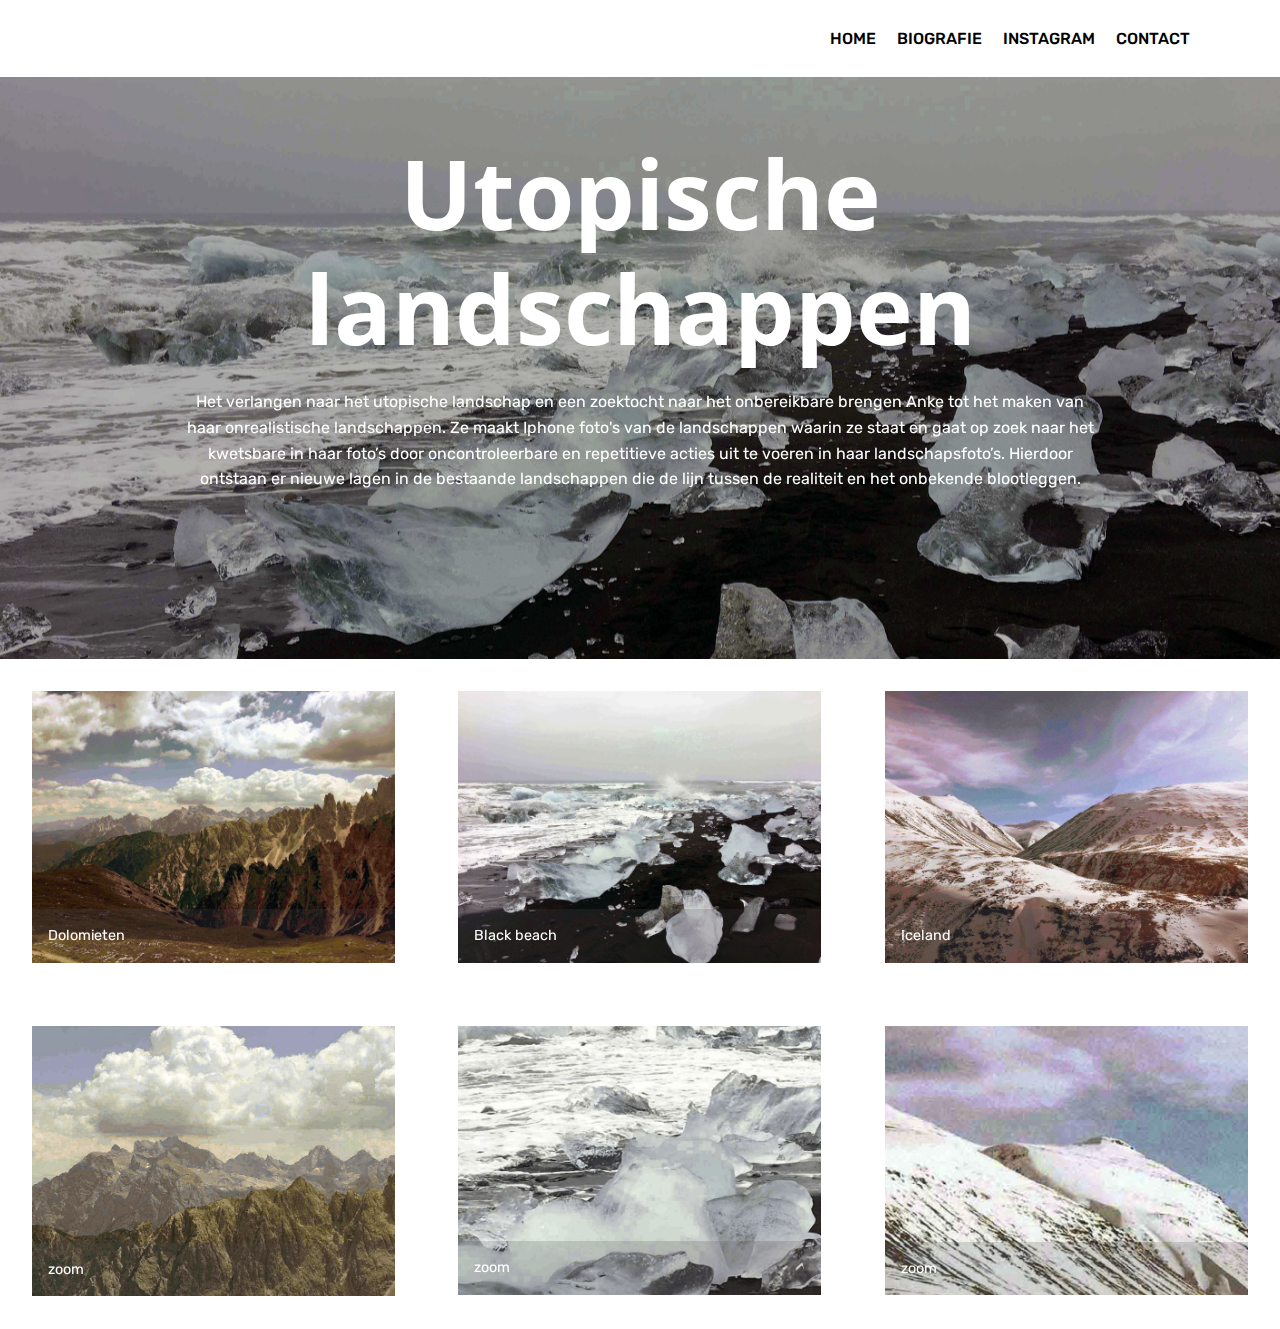
==== page.html @ 5ed6185c "create github pages" ====
<!DOCTYPE html>
<html >
<head>
  <!-- Site made with Mobirise Website Builder v4.8.4, https://mobirise.com -->
  <meta charset="UTF-8">
  <meta http-equiv="X-UA-Compatible" content="IE=edge">
  <meta name="generator" content="Mobirise v4.8.4, mobirise.com">
  <meta name="viewport" content="width=device-width, initial-scale=1, minimum-scale=1">
  <link rel="shortcut icon" href="assets/images/logo2.png" type="image/x-icon">
  <meta name="description" content="pixel foto's">
  <title>template 2</title>
  <link rel="stylesheet" href="assets/web/assets/mobirise-icons/mobirise-icons.css">
  <link rel="stylesheet" href="assets/tether/tether.min.css">
  <link rel="stylesheet" href="assets/bootstrap/css/bootstrap.min.css">
  <link rel="stylesheet" href="assets/bootstrap/css/bootstrap-grid.min.css">
  <link rel="stylesheet" href="assets/bootstrap/css/bootstrap-reboot.min.css">
  <link rel="stylesheet" href="assets/dropdown/css/style.css">
  <link rel="stylesheet" href="assets/theme/css/style.css">
  <link rel="stylesheet" href="assets/gallery/style.css">
  <link rel="stylesheet" href="assets/mobirise/css/mbr-additional.css" type="text/css">
  
  
  
</head>
<body>

<!-- Google Analytics -->
<!-- Global site tag (gtag.js) - Google Analytics -->
<script async src="https://www.googletagmanager.com/gtag/js?id=UA-126751980-1"></script>
<script>
  window.dataLayer = window.dataLayer || [];
  function gtag(){dataLayer.push(arguments);}
  gtag('js', new Date());

  gtag('config', 'UA-126751980-1');
</script>

<!-- /Google Analytics -->


  <section class="menu cid-r8wgUMLGff" once="menu" id="menu1-n">

    

    <nav class="navbar navbar-expand beta-menu navbar-dropdown align-items-center navbar-fixed-top navbar-toggleable-sm">
        <button class="navbar-toggler navbar-toggler-right" type="button" data-toggle="collapse" data-target="#navbarSupportedContent" aria-controls="navbarSupportedContent" aria-expanded="false" aria-label="Toggle navigation">
            <div class="hamburger">
                <span></span>
                <span></span>
                <span></span>
                <span></span>
            </div>
        </button>
        <div class="menu-logo">
            <div class="navbar-brand">
                
                
            </div>
        </div>
        <div class="collapse navbar-collapse" id="navbarSupportedContent">
            <ul class="navbar-nav nav-dropdown nav-right navbar-nav-top-padding" data-app-modern-menu="true"><li class="nav-item">
                    <a class="nav-link link text-black display-4" href="index.html">HOME</a>
                </li><li class="nav-item">
                    <a class="nav-link link text-black display-4" href="page3.html">BIOGRAFIE</a>
                </li><li class="nav-item"><a class="nav-link link text-black display-4" href="page5.html">INSTAGRAM</a></li><li class="nav-item"><a class="nav-link link text-black display-4" href="page4.html">CONTACT</a></li></ul>
            
        </div>
    </nav>
</section>

<section class="engine"><a href="https://mobirise.info/q">responsive website templates</a></section><section class="header1 cid-r7dJaX3gUi mbr-parallax-background" id="header1-b">

    

    <div class="mbr-overlay" style="opacity: 0.3; background-color: rgb(0, 0, 0);">
    </div>

    <div class="container">
        <div class="row justify-content-md-center">
            <div class="mbr-white col-md-10">
                <h1 class="mbr-section-title align-center mbr-bold pb-3 mbr-fonts-style display-1">Utopische landschappen</h1>
                
                <p class="mbr-text align-center pb-3 mbr-fonts-style display-7">Het verlangen naar het utopische landschap en een zoektocht naar het onbereikbare brengen Anke tot het maken van haar onrealistische landschappen. Ze maakt Iphone foto's van de landschappen waarin ze staat en gaat op zoek naar het kwetsbare in haar foto’s door oncontroleerbare en repetitieve acties uit te voeren in haar landschapsfoto’s. Hierdoor ontstaan er nieuwe lagen in de bestaande landschappen die de lijn tussen de realiteit en het onbekende blootleggen.</p>
                
            </div>
        </div>
    </div>

</section>

<section class="mbr-gallery mbr-slider-carousel cid-r7dDIriPIO" id="gallery1-a">

    

    <div>
        <div><!-- Filter --><!-- Gallery --><div class="mbr-gallery-row"><div class="mbr-gallery-layout-default"><div><div><div class="mbr-gallery-item mbr-gallery-item--p4" data-video-url="false" data-tags="Geweldige"><div href="#lb-gallery1-a" data-slide-to="0" data-toggle="modal"><img src="assets/images/z-800x600.jpg" alt="" title=""><span class="icon-focus"></span><span class="mbr-gallery-title mbr-fonts-style display-7">Dolomieten&nbsp;</span></div></div><div class="mbr-gallery-item mbr-gallery-item--p4" data-video-url="false" data-tags="Geweldige"><div href="#lb-gallery1-a" data-slide-to="1" data-toggle="modal"><img src="assets/images/img-3011-800x600.jpg" alt="" title=""><span class="icon-focus"></span><span class="mbr-gallery-title mbr-fonts-style display-7">Black beach</span></div></div><div class="mbr-gallery-item mbr-gallery-item--p4" data-video-url="false" data-tags="Geweldige"><div href="#lb-gallery1-a" data-slide-to="2" data-toggle="modal"><img src="assets/images/auto-800x600.jpg" alt="" title=""><span class="icon-focus"></span><span class="mbr-gallery-title mbr-fonts-style display-7">Iceland</span></div></div><div class="mbr-gallery-item mbr-gallery-item--p4" data-video-url="false" data-tags="Geweldige"><div href="#lb-gallery1-a" data-slide-to="3" data-toggle="modal"><img src="assets/images/schermafbeelding-2018-08-30-om-19.45.25-1-800x597.png" alt="" title=""><span class="icon-focus"></span><span class="mbr-gallery-title mbr-fonts-style display-7">zoom</span></div></div><div class="mbr-gallery-item mbr-gallery-item--p4" data-video-url="false" data-tags="Geweldige"><div href="#lb-gallery1-a" data-slide-to="4" data-toggle="modal"><img src="assets/images/schermafbeelding-2018-10-22-om-17.14.27-1-800x593.png" alt="" title=""><span class="icon-focus"></span><span class="mbr-gallery-title mbr-fonts-style display-7">zoom</span></div></div><div class="mbr-gallery-item mbr-gallery-item--p4" data-video-url="false" data-tags="Geweldige"><div href="#lb-gallery1-a" data-slide-to="5" data-toggle="modal"><img src="assets/images/2xt-1-800x595.jpg" alt="" title=""><span class="icon-focus"></span><span class="mbr-gallery-title mbr-fonts-style display-7">zoom</span></div></div></div></div><div class="clearfix"></div></div></div><!-- Lightbox --><div data-app-prevent-settings="" class="mbr-slider modal fade carousel slide" tabindex="-1" data-keyboard="true" data-interval="false" id="lb-gallery1-a"><div class="modal-dialog"><div class="modal-content"><div class="modal-body"><div class="carousel-inner"><div class="carousel-item"><img src="assets/images/z.jpg" alt="" title=""></div><div class="carousel-item"><img src="assets/images/img-3011.jpg" alt="" title=""></div><div class="carousel-item"><img src="assets/images/auto.jpg" alt="" title=""></div><div class="carousel-item"><img src="assets/images/schermafbeelding-2018-08-30-om-19.45.25-1.png" alt="" title=""></div><div class="carousel-item active"><img src="assets/images/schermafbeelding-2018-10-22-om-17.14.27-1.png" alt="" title=""></div><div class="carousel-item"><img src="assets/images/2xt-1.jpg" alt="" title=""></div></div><a class="carousel-control carousel-control-prev" role="button" data-slide="prev" href="#lb-gallery1-a"><span class="mbri-left mbr-iconfont" aria-hidden="true"></span><span class="sr-only">Previous</span></a><a class="carousel-control carousel-control-next" role="button" data-slide="next" href="#lb-gallery1-a"><span class="mbri-right mbr-iconfont" aria-hidden="true"></span><span class="sr-only">Next</span></a><a class="close" href="#" role="button" data-dismiss="modal"><span class="sr-only">Close</span></a></div></div></div></div></div>
    </div>

</section>


  <script src="assets/web/assets/jquery/jquery.min.js"></script>
  <script src="assets/popper/popper.min.js"></script>
  <script src="assets/tether/tether.min.js"></script>
  <script src="assets/bootstrap/js/bootstrap.min.js"></script>
  <script src="assets/smoothscroll/smooth-scroll.js"></script>
  <script src="assets/parallax/jarallax.min.js"></script>
  <script src="assets/masonry/masonry.pkgd.min.js"></script>
  <script src="assets/imagesloaded/imagesloaded.pkgd.min.js"></script>
  <script src="assets/touchswipe/jquery.touch-swipe.min.js"></script>
  <script src="assets/dropdown/js/script.min.js"></script>
  <script src="assets/vimeoplayer/jquery.mb.vimeo_player.js"></script>
  <script src="assets/bootstrapcarouselswipe/bootstrap-carousel-swipe.js"></script>
  <script src="assets/theme/js/script.js"></script>
  <script src="assets/slidervideo/script.js"></script>
  <script src="assets/gallery/player.min.js"></script>
  <script src="assets/gallery/script.js"></script>
  
  
</body>
</html>
---- assets/web/assets/mobirise-icons/mobirise-icons.css ----
@font-face {
  font-family: 'MobiriseIcons';
  src:  url('mobirise-icons.eot?spat4u');
  src:  url('mobirise-icons.eot?spat4u#iefix') format('embedded-opentype'),
    url('mobirise-icons.ttf?spat4u') format('truetype'),
    url('mobirise-icons.woff?spat4u') format('woff'),
    url('mobirise-icons.svg?spat4u#MobiriseIcons') format('svg');
  font-weight: normal;
  font-style: normal;
}

[class^="mbri-"], [class*=" mbri-"] {
  /* use !important to prevent issues with browser extensions that change fonts */
  font-family: MobiriseIcons !important;
  speak: none;
  font-style: normal;
  font-weight: normal;
  font-variant: normal;
  text-transform: none;
  line-height: 1;

  /* Better Font Rendering =========== */
  -webkit-font-smoothing: antialiased;
  -moz-osx-font-smoothing: grayscale;
}

.mbri-add-submenu:before {
  content: "\e900";
}
.mbri-alert:before {
  content: "\e901";
}
.mbri-align-center:before {
  content: "\e902";
}
.mbri-align-justify:before {
  content: "\e903";
}
.mbri-align-left:before {
  content: "\e904";
}
.mbri-align-right:before {
  content: "\e905";
}
.mbri-android:before {
  content: "\e906";
}
.mbri-apple:before {
  content: "\e907";
}
.mbri-arrow-down:before {
  content: "\e908";
}
.mbri-arrow-next:before {
  content: "\e909";
}
.mbri-arrow-prev:before {
  content: "\e90a";
}
.mbri-arrow-up:before {
  content: "\e90b";
}
.mbri-bold:before {
  content: "\e90c";
}
.mbri-bookmark:before {
  content: "\e90d";
}
.mbri-bootstrap:before {
  content: "\e90e";
}
.mbri-briefcase:before {
  content: "\e90f";
}
.mbri-browse:before {
  content: "\e910";
}
.mbri-bulleted-list:before {
  content: "\e911";
}
.mbri-calendar:before {
  content: "\e912";
}
.mbri-camera:before {
  content: "\e913";
}
.mbri-cart-add:before {
  content: "\e914";
}
.mbri-cart-full:before {
  content: "\e915";
}
.mbri-cash:before {
  content: "\e916";
}
.mbri-change-style:before {
  content: "\e917";
}
.mbri-chat:before {
  content: "\e918";
}
.mbri-clock:before {
  content: "\e919";
}
.mbri-close:before {
  content: "\e91a";
}
.mbri-cloud:before {
  content: "\e91b";
}
.mbri-code:before {
  content: "\e91c";
}
.mbri-contact-form:before {
  content: "\e91d";
}
.mbri-credit-card:before {
  content: "\e91e";
}
.mbri-cursor-click:before {
  content: "\e91f";
}
.mbri-cust-feedback:before {
  content: "\e920";
}
.mbri-database:before {
  content: "\e921";
}
.mbri-delivery:before {
  content: "\e922";
}
.mbri-desktop:before {
  content: "\e923";
}
.mbri-devices:before {
  content: "\e924";
}
.mbri-down:before {
  content: "\e925";
}
.mbri-download:before {
  content: "\e989";
}
.mbri-drag-n-drop:before {
  content: "\e927";
}
.mbri-drag-n-drop2:before {
  content: "\e928";
}
.mbri-edit:before {
  content: "\e929";
}
.mbri-edit2:before {
  content: "\e92a";
}
.mbri-error:before {
  content: "\e92b";
}
.mbri-extension:before {
  content: "\e92c";
}
.mbri-features:before {
  content: "\e92d";
}
.mbri-file:before {
  content: "\e92e";
}
.mbri-flag:before {
  content: "\e92f";
}
.mbri-folder:before {
  content: "\e930";
}
.mbri-gift:before {
  content: "\e931";
}
.mbri-github:before {
  content: "\e932";
}
.mbri-globe:before {
  content: "\e933";
}
.mbri-globe-2:before {
  content: "\e934";
}
.mbri-growing-chart:before {
  content: "\e935";
}
.mbri-hearth:before {
  content: "\e936";
}
.mbri-help:before {
  content: "\e937";
}
.mbri-home:before {
  content: "\e938";
}
.mbri-hot-cup:before {
  content: "\e939";
}
.mbri-idea:before {
  content: "\e93a";
}
.mbri-image-gallery:before {
  content: "\e93b";
}
.mbri-image-slider:before {
  content: "\e93c";
}
.mbri-info:before {
  content: "\e93d";
}
.mbri-italic:before {
  content: "\e93e";
}
.mbri-key:before {
  content: "\e93f";
}
.mbri-laptop:before {
  content: "\e940";
}
.mbri-layers:before {
  content: "\e941";
}
.mbri-left-right:before {
  content: "\e942";
}
.mbri-left:before {
  content: "\e943";
}
.mbri-letter:before {
  content: "\e944";
}
.mbri-like:before {
  content: "\e945";
}
.mbri-link:before {
  content: "\e946";
}
.mbri-lock:before {
  content: "\e947";
}
.mbri-login:before {
  content: "\e948";
}
.mbri-logout:before {
  content: "\e949";
}
.mbri-magic-stick:before {
  content: "\e94a";
}
.mbri-map-pin:before {
  content: "\e94b";
}
.mbri-menu:before {
  content: "\e94c";
}
.mbri-mobile:before {
  content: "\e94d";
}
.mbri-mobile2:before {
  content: "\e94e";
}
.mbri-mobirise:before {
  content: "\e94f";
}
.mbri-more-horizontal:before {
  content: "\e950";
}
.mbri-more-vertical:before {
  content: "\e951";
}
.mbri-music:before {
  content: "\e952";
}
.mbri-new-file:before {
  content: "\e953";
}
.mbri-numbered-list:before {
  content: "\e954";
}
.mbri-opened-folder:before {
  content: "\e955";
}
.mbri-pages:before {
  content: "\e956";
}
.mbri-paper-plane:before {
  content: "\e957";
}
.mbri-paperclip:before {
  content: "\e958";
}
.mbri-photo:before {
  content: "\e959";
}
.mbri-photos:before {
  content: "\e95a";
}
.mbri-pin:before {
  content: "\e95b";
}
.mbri-play:before {
  content: "\e95c";
}
.mbri-plus:before {
  content: "\e95d";
}
.mbri-preview:before {
  content: "\e95e";
}
.mbri-print:before {
  content: "\e95f";
}
.mbri-protect:before {
  content: "\e960";
}
.mbri-question:before {
  content: "\e961";
}
.mbri-quote-left:before {
  content: "\e962";
}
.mbri-quote-right:before {
  content: "\e963";
}
.mbri-refresh:before {
  content: "\e964";
}
.mbri-responsive:before {
  content: "\e965";
}
.mbri-right:before {
  content: "\e966";
}
.mbri-rocket:before {
  content: "\e967";
}
.mbri-sad-face:before {
  content: "\e968";
}
.mbri-sale:before {
  content: "\e969";
}
.mbri-save:before {
  content: "\e96a";
}
.mbri-search:before {
  content: "\e96b";
}
.mbri-setting:before {
  content: "\e96c";
}
.mbri-setting2:before {
  content: "\e96d";
}
.mbri-setting3:before {
  content: "\e96e";
}
.mbri-share:before {
  content: "\e96f";
}
.mbri-shopping-bag:before {
  content: "\e970";
}
.mbri-shopping-basket:before {
  content: "\e971";
}
.mbri-shopping-cart:before {
  content: "\e972";
}
.mbri-sites:before {
  content: "\e973";
}
.mbri-smile-face:before {
  content: "\e974";
}
.mbri-speed:before {
  content: "\e975";
}
.mbri-star:before {
  content: "\e976";
}
.mbri-success:before {
  content: "\e977";
}
.mbri-sun:before {
  content: "\e978";
}
.mbri-sun2:before {
  content: "\e979";
}
.mbri-tablet:before {
  content: "\e97a";
}
.mbri-tablet-vertical:before {
  content: "\e97b";
}
.mbri-target:before {
  content: "\e97c";
}
.mbri-timer:before {
  content: "\e97d";
}
.mbri-to-ftp:before {
  content: "\e97e";
}
.mbri-to-local-drive:before {
  content: "\e97f";
}
.mbri-touch-swipe:before {
  content: "\e980";
}
.mbri-touch:before {
  content: "\e981";
}
.mbri-trash:before {
  content: "\e982";
}
.mbri-underline:before {
  content: "\e983";
}
.mbri-unlink:before {
  content: "\e984";
}
.mbri-unlock:before {
  content: "\e985";
}
.mbri-up-down:before {
  content: "\e986";
}
.mbri-up:before {
  content: "\e987";
}
.mbri-update:before {
  content: "\e988";
}
.mbri-upload:before {
 content: "\e926"; 
}
.mbri-user:before {
  content: "\e98a";
}
.mbri-user2:before {
  content: "\e98b";
}
.mbri-users:before {
  content: "\e98c";
}
.mbri-video:before {
  content: "\e98d";
}
.mbri-video-play:before {
  content: "\e98e";
}
.mbri-watch:before {
  content: "\e98f";
}
.mbri-website-theme:before {
  content: "\e990";
}
.mbri-wifi:before {
  content: "\e991";
}
.mbri-windows:before {
  content: "\e992";
}
.mbri-zoom-out:before {
  content: "\e993";
}
.mbri-redo:before {
  content: "\e994";
}
.mbri-undo:before {
  content: "\e995";
}
---- assets/dropdown/css/style.css ----
.navbar-dropdown {
  left: 0;
  padding: 0;
  position: absolute;
  right: 0;
  top: 0;
  transition: all 0.45s ease;
  z-index: 1030;
  background: #282828; }
  .navbar-dropdown .navbar-logo {
    margin-right: 0.8rem;
    transition: margin 0.3s ease-in-out;
    vertical-align: middle; }
    .navbar-dropdown .navbar-logo img {
      height: 3.125rem;
      transition: all 0.3s ease-in-out; }
    .navbar-dropdown .navbar-logo.mbr-iconfont {
      font-size: 3.125rem;
      line-height: 3.125rem; }
  .navbar-dropdown .navbar-caption {
    font-weight: 700;
    white-space: normal;
    vertical-align: -4px;
    line-height: 3.125rem !important; }
    .navbar-dropdown .navbar-caption, .navbar-dropdown .navbar-caption:hover {
      color: inherit;
      text-decoration: none; }
  .navbar-dropdown .mbr-iconfont + .navbar-caption {
    vertical-align: -1px; }
  .navbar-dropdown.navbar-fixed-top {
    position: fixed; }
  .navbar-dropdown .navbar-brand span {
    vertical-align: -4px; }
  .navbar-dropdown.bg-color.transparent {
    background: none; }
  .navbar-dropdown.navbar-short .navbar-brand {
    padding: 0.625rem 0; }
    .navbar-dropdown.navbar-short .navbar-brand span {
      vertical-align: -1px; }
  .navbar-dropdown.navbar-short .navbar-caption {
    line-height: 2.375rem !important;
    vertical-align: -2px; }
  .navbar-dropdown.navbar-short .navbar-logo {
    margin-right: 0.5rem; }
    .navbar-dropdown.navbar-short .navbar-logo img {
      height: 2.375rem; }
    .navbar-dropdown.navbar-short .navbar-logo.mbr-iconfont {
      font-size: 2.375rem;
      line-height: 2.375rem; }
  .navbar-dropdown.navbar-short .mbr-table-cell {
    height: 3.625rem; }
  .navbar-dropdown .navbar-close {
    left: 0.6875rem;
    position: fixed;
    top: 0.75rem;
    z-index: 1000; }
  .navbar-dropdown .hamburger-icon {
    content: "";
    display: inline-block;
    vertical-align: middle;
    width: 16px;
    -webkit-box-shadow: 0 -6px 0 1px #282828,0 0 0 1px #282828,0 6px 0 1px #282828;
    -moz-box-shadow: 0 -6px 0 1px #282828,0 0 0 1px #282828,0 6px 0 1px #282828;
    box-shadow: 0 -6px 0 1px #282828,0 0 0 1px #282828,0 6px 0 1px #282828; }

.dropdown-menu .dropdown-toggle[data-toggle="dropdown-submenu"]::after {
  border-bottom: 0.35em solid transparent;
  border-left: 0.35em solid;
  border-right: 0;
  border-top: 0.35em solid transparent;
  margin-left: 0.3rem; }

.dropdown-menu .dropdown-item:focus {
  outline: 0; }

.nav-dropdown {
  font-size: 0.75rem;
  font-weight: 500;
  height: auto !important; }
  .nav-dropdown .nav-btn {
    padding-left: 1rem; }
  .nav-dropdown .link {
    margin: .667em 1.667em;
    font-weight: 500;
    padding: 0;
    transition: color .2s ease-in-out; }
    .nav-dropdown .link.dropdown-toggle {
      margin-right: 2.583em; }
      .nav-dropdown .link.dropdown-toggle::after {
        margin-left: .25rem;
        border-top: 0.35em solid;
        border-right: 0.35em solid transparent;
        border-left: 0.35em solid transparent;
        border-bottom: 0; }
      .nav-dropdown .link.dropdown-toggle[aria-expanded="true"] {
        margin: 0;
        padding: 0.667em 3.263em  0.667em 1.667em; }
  .nav-dropdown .link::after,
  .nav-dropdown .dropdown-item::after {
    color: inherit; }
  .nav-dropdown .btn {
    font-size: 0.75rem;
    font-weight: 700;
    letter-spacing: 0;
    margin-bottom: 0;
    padding-left: 1.25rem;
    padding-right: 1.25rem; }
  .nav-dropdown .dropdown-menu {
    border-radius: 0;
    border: 0;
    left: 0;
    margin: 0;
    padding-bottom: 1.25rem;
    padding-top: 1.25rem;
    position: relative; }
  .nav-dropdown .dropdown-submenu {
    margin-left: 0.125rem;
    top: 0; }
  .nav-dropdown .dropdown-item {
    font-weight: 500;
    line-height: 2;
    padding: 0.3846em 4.615em 0.3846em 1.5385em;
    position: relative;
    transition: color .2s ease-in-out, background-color .2s ease-in-out; }
    .nav-dropdown .dropdown-item::after {
      margin-top: -0.3077em;
      position: absolute;
      right: 1.1538em;
      top: 50%; }
    .nav-dropdown .dropdown-item:focus, .nav-dropdown .dropdown-item:hover {
      background: none; }

@media (max-width: 767px) {
  .nav-dropdown.navbar-toggleable-sm {
    bottom: 0;
    display: none;
    left: 0;
    overflow-x: hidden;
    position: fixed;
    top: 0;
    transform: translateX(-100%);
    -ms-transform: translateX(-100%);
    -webkit-transform: translateX(-100%);
    width: 18.75rem;
    z-index: 999; } }
.nav-dropdown.navbar-toggleable-xl {
  bottom: 0;
  display: none;
  left: 0;
  overflow-x: hidden;
  position: fixed;
  top: 0;
  transform: translateX(-100%);
  -ms-transform: translateX(-100%);
  -webkit-transform: translateX(-100%);
  width: 18.75rem;
  z-index: 999; }

.nav-dropdown-sm {
  display: block !important;
  overflow-x: hidden;
  overflow: auto;
  padding-top: 3.875rem; }
  .nav-dropdown-sm::after {
    content: "";
    display: block;
    height: 3rem;
    width: 100%; }
  .nav-dropdown-sm.collapse.in ~ .navbar-close {
    display: block !important; }
  .nav-dropdown-sm.collapsing, .nav-dropdown-sm.collapse.in {
    transform: translateX(0);
    -ms-transform: translateX(0);
    -webkit-transform: translateX(0);
    transition: all 0.25s ease-out;
    -webkit-transition: all 0.25s ease-out;
    background: #282828; }
  .nav-dropdown-sm.collapsing[aria-expanded="false"] {
    transform: translateX(-100%);
    -ms-transform: translateX(-100%);
    -webkit-transform: translateX(-100%); }
  .nav-dropdown-sm .nav-item {
    display: block;
    margin-left: 0 !important;
    padding-left: 0; }
  .nav-dropdown-sm .link,
  .nav-dropdown-sm .dropdown-item {
    border-top: 1px dotted rgba(255, 255, 255, 0.1);
    font-size: 0.8125rem;
    line-height: 1.6;
    margin: 0 !important;
    padding: 0.875rem 2.4rem 0.875rem 1.5625rem !important;
    position: relative;
    white-space: normal; }
    .nav-dropdown-sm .link:focus, .nav-dropdown-sm .link:hover,
    .nav-dropdown-sm .dropdown-item:focus,
    .nav-dropdown-sm .dropdown-item:hover {
      background: rgba(0, 0, 0, 0.2) !important;
      color: #c0a375; }
  .nav-dropdown-sm .nav-btn {
    position: relative;
    padding: 1.5625rem 1.5625rem 0 1.5625rem; }
    .nav-dropdown-sm .nav-btn::before {
      border-top: 1px dotted rgba(255, 255, 255, 0.1);
      content: "";
      left: 0;
      position: absolute;
      top: 0;
      width: 100%; }
    .nav-dropdown-sm .nav-btn + .nav-btn {
      padding-top: 0.625rem; }
      .nav-dropdown-sm .nav-btn + .nav-btn::before {
        display: none; }
  .nav-dropdown-sm .btn {
    padding: 0.625rem 0; }
  .nav-dropdown-sm .dropdown-toggle[data-toggle="dropdown-submenu"]::after {
    margin-left: .25rem;
    border-top: 0.35em solid;
    border-right: 0.35em solid transparent;
    border-left: 0.35em solid transparent;
    border-bottom: 0; }
  .nav-dropdown-sm .dropdown-toggle[data-toggle="dropdown-submenu"][aria-expanded="true"]::after {
    border-top: 0;
    border-right: 0.35em solid transparent;
    border-left: 0.35em solid transparent;
    border-bottom: 0.35em solid; }
  .nav-dropdown-sm .dropdown-menu {
    margin: 0;
    padding: 0;
    position: relative;
    top: 0;
    left: 0;
    width: 100%;
    border: 0;
    float: none;
    border-radius: 0;
    background: none; }
  .nav-dropdown-sm .dropdown-submenu {
    left: 100%;
    margin-left: 0.125rem;
    margin-top: -1.25rem;
    top: 0; }

.navbar-toggleable-sm .nav-dropdown .dropdown-menu {
  position: absolute; }

.navbar-toggleable-sm .nav-dropdown .dropdown-submenu {
  left: 100%;
  margin-left: 0.125rem;
  margin-top: -1.25rem;
  top: 0; }

.navbar-toggleable-sm.opened .nav-dropdown .dropdown-menu {
  position: relative; }

.navbar-toggleable-sm.opened .nav-dropdown .dropdown-submenu {
  left: 0;
  margin-left: 00rem;
  margin-top: 0rem;
  top: 0; }

.is-builder .nav-dropdown.collapsing {
  transition: none !important; }

/*# sourceMappingURL=style.css.map */
---- assets/theme/css/style.css ----
/*!
 * Mobirise v4 theme (https://mobirise.com/)
 * Copyright 2017 Mobirise
 */section{background-color:#eeeeee}section,.container,.container-fluid{position:relative;word-wrap:break-word}a.mbr-iconfont:hover{text-decoration:none}.article .lead p,.article .lead ul,.article .lead ol,.article .lead pre,.article .lead blockquote{margin-bottom:0}a{font-style:normal;font-weight:400;cursor:pointer}a,a:hover{text-decoration:none}figure{margin-bottom:0}body{color:#232323}h1,h2,h3,h4,h5,h6,.h1,.h2,.h3,.h4,.h5,.h6,.display-1,.display-2,.display-3,.display-4{line-height:1;word-break:break-word;word-wrap:break-word}b,strong{font-weight:bold}blockquote{padding:10px 0 10px 20px;position:relative;border-left:2px solid;border-color:#ff3366}input:-webkit-autofill,input:-webkit-autofill:hover,input:-webkit-autofill:focus,input:-webkit-autofill:active{transition-delay:9999s;transition-property:background-color, color}textarea[type="hidden"]{display:none}body{position:relative}section{background-position:50% 50%;background-repeat:no-repeat;background-size:cover}section .mbr-background-video,section .mbr-background-video-preview{position:absolute;bottom:0;left:0;right:0;top:0}.hidden{visibility:hidden}.mbr-z-index20{z-index:20}/*! Base colors */.mbr-white{color:#ffffff}.mbr-black{color:#000000}.mbr-bg-white{background-color:#ffffff}.mbr-bg-black{background-color:#000000}/*! Text-aligns */.align-left{text-align:left}.align-center{text-align:center}.align-right{text-align:right}@media (max-width: 767px){.align-left,.align-center,.align-right,.mbr-section-btn,.mbr-section-title{text-align:center}}/*! Font-weight  */.mbr-light{font-weight:300}.mbr-regular{font-weight:400}.mbr-semibold{font-weight:500}.mbr-bold{font-weight:700}/*! Media  */.media-size-item{-webkit-flex:1 1 auto;-moz-flex:1 1 auto;-ms-flex:1 1 auto;-o-flex:1 1 auto;flex:1 1 auto}.media-content{-webkit-flex-basis:100%;flex-basis:100%}.media-container-row{display:-ms-flexbox;display:-webkit-flex;display:flex;-webkit-flex-direction:row;-ms-flex-direction:row;flex-direction:row;-webkit-flex-wrap:wrap;-ms-flex-wrap:wrap;flex-wrap:wrap;-webkit-justify-content:center;-ms-flex-pack:center;justify-content:center;-webkit-align-content:center;-ms-flex-line-pack:center;align-content:center;-webkit-align-items:start;-ms-flex-align:start;align-items:start}.media-container-row .media-size-item{width:400px}.media-container-column{display:-ms-flexbox;display:-webkit-flex;display:flex;-webkit-flex-direction:column;-ms-flex-direction:column;flex-direction:column;-webkit-flex-wrap:wrap;-ms-flex-wrap:wrap;flex-wrap:wrap;-webkit-justify-content:center;-ms-flex-pack:center;justify-content:center;-webkit-align-content:center;-ms-flex-line-pack:center;align-content:center;-webkit-align-items:stretch;-ms-flex-align:stretch;align-items:stretch}.media-container-column>*{width:100%}@media (min-width: 992px){.media-container-row{-webkit-flex-wrap:nowrap;-ms-flex-wrap:nowrap;flex-wrap:nowrap}}figure{overflow:hidden}figure[mbr-media-size]{transition:width 0.1s}.mbr-figure img,.mbr-figure iframe{display:block;width:100%}.card{background-color:transparent;border:none}.card-img{text-align:center;flex-shrink:0;-webkit-flex-shrink:0}.media{max-width:100%;margin:0 auto}.mbr-figure{-ms-flex-item-align:center;-ms-grid-row-align:center;-webkit-align-self:center;align-self:center}.media-container>div{max-width:100%}.mbr-figure img,.card-img img{width:100%}@media (max-width: 991px){.media-size-item{width:auto !important}.media{width:auto}.mbr-figure{width:100% !important}}/*! Buttons */.mbr-section-btn{margin-left:-.25rem;margin-right:-.25rem;font-size:0}nav .mbr-section-btn{margin-left:0rem;margin-right:0rem}/*! Btn icon margin */.btn .mbr-iconfont,.btn.btn-sm .mbr-iconfont{cursor:pointer;margin-right:0.5rem}.btn.btn-md .mbr-iconfont,.btn.btn-md .mbr-iconfont{margin-right:0.8rem}.mbr-regular{font-weight:400}.mbr-semibold{font-weight:500}.mbr-bold{font-weight:700}[type="submit"]{-webkit-appearance:none}/*! Full-screen */.mbr-fullscreen .mbr-overlay{min-height:100vh}.mbr-fullscreen{display:flex;display:-webkit-flex;display:-moz-flex;display:-ms-flex;display:-o-flex;align-items:center;-webkit-align-items:center;min-height:100vh;padding-top:3rem;padding-bottom:3rem}/*! Map */.map{height:25rem;position:relative}.map iframe{width:100%;height:100%}.form-asterisk{font-family:initial;position:absolute;top:-2px;font-weight:normal}/*! Scroll to top arrow */.mbr-arrow-up{bottom:25px;right:90px;position:fixed;text-align:right;z-index:5000;color:#ffffff;font-size:32px;transform:rotate(180deg);-webkit-transform:rotate(180deg)}.mbr-arrow-up a{background:rgba(0,0,0,0.2);border-radius:3px;color:#fff;display:inline-block;height:60px;width:60px;outline-style:none !important;position:relative;text-decoration:none;transition:all .3s ease-in-out;cursor:pointer;text-align:center}.mbr-arrow-up a:hover{background-color:rgba(0,0,0,0.4)}.mbr-arrow-up a i{line-height:60px}.mbr-arrow-up-icon{display:block;color:#fff}.mbr-arrow-up-icon::before{content:"\203a";display:inline-block;font-family:serif;font-size:32px;line-height:1;font-style:normal;position:relative;top:6px;left:-4px;-webkit-transform:rotate(-90deg);transform:rotate(-90deg)}/*! Arrow Down */.mbr-arrow{position:absolute;bottom:45px;left:50%;width:60px;height:60px;cursor:pointer;background-color:rgba(80,80,80,0.5);border-radius:50%;-webkit-transform:translateX(-50%);transform:translateX(-50%)}.mbr-arrow>a{display:inline-block;text-decoration:none;outline-style:none;-webkit-animation:arrowdown 1.7s ease-in-out infinite;animation:arrowdown 1.7s ease-in-out infinite}.mbr-arrow>a>i{position:absolute;top:-2px;left:15px;font-size:2rem}@keyframes arrowdown{0%{transform:translateY(0px);-webkit-transform:translateY(0px)}50%{transform:translateY(-5px);-webkit-transform:translateY(-5px)}100%{transform:translateY(0px);-webkit-transform:translateY(0px)}}@-webkit-keyframes arrowdown{0%{transform:translateY(0px);-webkit-transform:translateY(0px)}50%{transform:translateY(-5px);-webkit-transform:translateY(-5px)}100%{transform:translateY(0px);-webkit-transform:translateY(0px)}}@media (max-width: 500px){.mbr-arrow-up{left:50%;right:auto;transform:translateX(-50%) rotate(180deg);-webkit-transform:translateX(-50%) rotate(180deg)}}@keyframes gradient-animation{from{background-position:0% 100%;animation-timing-function:ease-in-out}to{background-position:100% 0%;animation-timing-function:ease-in-out}}@-webkit-keyframes gradient-animation{from{background-position:0% 100%;animation-timing-function:ease-in-out}to{background-position:100% 0%;animation-timing-function:ease-in-out}}.bg-gradient{background-size:200% 200%;animation:gradient-animation 5s infinite alternate;-webkit-animation:gradient-animation 5s infinite alternate}.menu .navbar-brand{display:-webkit-flex}.menu .navbar-brand span{display:flex;display:-webkit-flex}.menu .navbar-brand .navbar-caption-wrap{display:-webkit-flex}.menu .navbar-brand .navbar-logo img{display:-webkit-flex}@media (min-width: 768px) and (max-width: 991px){.menu .navbar-toggleable-sm .navbar-nav{display:-webkit-box;display:-webkit-flex;display:-ms-flexbox}}@media (min-width: 992px){.menu .navbar-nav.nav-dropdown{display:-webkit-flex}.menu .navbar-toggleable-sm .navbar-collapse{display:-webkit-flex !important}}.navbar{display:-webkit-flex;-webkit-flex-wrap:wrap;-webkit-align-items:center;-webkit-justify-content:space-between}.navbar-collapse{-webkit-flex-basis:100%;-webkit-flex-grow:1;-webkit-align-items:center}.nav-dropdown .link{padding:.667em 1.667em !important;margin:0 !important}.nav{display:-webkit-flex;-webkit-flex-wrap:wrap}.row{display:-webkit-flex;-webkit-flex-wrap:wrap}.justify-content-center{-webkit-justify-content:center}.form-inline{display:-webkit-flex;-webkit-flex-flow:row wrap;-webkit-align-items:center}.card-wrapper{flex:1;-webkit-flex:1}.carousel-control{display:-webkit-flex;-webkit-align-items:center;-webkit-justify-content:center}.carousel-controls{display:-webkit-flex}.media{display:-webkit-flex}
/*# sourceMappingURL=style.css.map */
.engine {
	position: absolute;
	text-indent: -2400px;
	text-align: center;
	padding: 0;
	top: 0;
	left: -2400px;
}
---- assets/gallery/style.css ----
/*-------

   Gallery

-------*/
.mbr-gallery .mbr-gallery-item {
  position: relative;
  display: inline-block;
  width: 25%;
  cursor: pointer; }

@media (max-width: 768px) {
  .mbr-gallery .mbr-gallery-item {
    width: 50%; } }
@media (max-width: 400px) {
  .mbr-gallery .mbr-gallery-item {
    width: 100%; } }
.mbr-gallery .icon-focus,
.mbr-gallery .icon-video {
  position: absolute;
  top: calc(50% - 32px);
  left: calc(50% - 24px);
  font-family: 'MobiriseIcons' !important;
  font-size: 3rem !important;
  color: #fff;
  opacity: 0;
  transition: .2s opacity ease-in-out;
  z-index: 5; }

.mbr-gallery .icon-focus::before {
  content: '\e96b'; }

.mbr-gallery .icon-video::before {
  content: '\e95c'; }

.mbr-gallery .mbr-gallery-item > div:hover .icon-focus,
.mbr-gallery .mbr-gallery-item > div:hover .icon-video {
  opacity: 1; }

.mbr-gallery .mbr-gallery-item img {
  width: 100%;
  opacity: 1;
  -webkit-transition: .2s opacity ease-in-out;
  transition: .2s opacity ease-in-out; }

.mbr-gallery .mbr-gallery-item > div:hover img {
  opacity: 1; }

.mbr-gallery .mbr-gallery-item > div {
  background: #fff;
  display: block;
  outline: none;
  position: relative; }

.mbr-gallery .mbr-gallery-item .icon {
  -webkit-transform: translateX(-50%) translateY(-50%);
  -webkit-transition: .2s opacity ease-in-out;
  color: #000;
  font-size: 30px;
  height: 69px;
  left: 50%;
  opacity: 0;
  position: absolute;
  top: 50%;
  transform: translateX(-50%) translateY(-50%);
  transition: .2s opacity ease-in-out;
  width: 69px; }

.mbr-gallery .mbr-gallery-item .icon::after,
.mbr-gallery .mbr-gallery-item .icon::before {
  content: '';
  display: block;
  position: absolute;
  height: 69px;
  width: 1px;
  margin-left: 34.5px;
  background-color: #fff; }

.mbr-gallery .mbr-gallery-item .icon::after {
  width: 69px;
  height: 1px;
  margin-left: 0;
  margin-top: 34.5px; }

.mbr-gallery .mbr-gallery-item > div:hover .icon {
  opacity: 1; }

.mbr-gallery .mbr-gallery-item > div:hover::before {
  opacity: .9; }

.mbr-gallery .mbr-gallery-item > div:hover .mbr-gallery-title {
  background: transparent !important; }

/* remove spacing */
.mbr-gallery .mbr-gallery-row.no-gutter {
  margin: 0; }

.mbr-gallery .mbr-gallery-row.no-gutter .mbr-gallery-item {
  padding: 0; }

/* container */
.mbr-gallery .container.mbr-gallery-layout-default {
  padding: 93px 0; }

/* fix horizontal scrollbar */
.mbr-gallery .mbr-gallery-layout-article,
.mbr-gallery .mbr-gallery-layout-default {
  overflow: hidden; }

/* lightbox */
.mbr-gallery .modal {
  position: fixed;
  overflow: hidden;
  padding-right: 0 !important; }

.mbr-gallery .modal-content {
  border-radius: 0;
  border: none;
  background: transparent; }

.mbr-gallery .modal-body {
  padding: 0; }

.mbr-gallery .modal-body img {
  width: 100%; }

.mbr-gallery .modal .close {
  position: fixed;
  background: #1b1b1b;
  opacity: .5;
  font-size: 35px;
  font-weight: 300;
  width: 70px;
  height: 70px;
  border-radius: 50%;
  color: #fff;
  top: 2.5rem;
  right: 2.5rem;
  line-height: 70px;
  border: none;
  text-align: center;
  text-shadow: none;
  z-index: 5;
  -webkit-transition: opacity .3s ease;
  -moz-transition: opacity .3s ease;
  -o-transition: opacity .3s ease;
  transition: opacity .3s ease;
  font-family: 'MobiriseIcons'; }
  .mbr-gallery .modal .close::before {
    content: '\e91a'; }

.mbr-gallery .modal .close:hover {
  opacity: 1;
  background: #000;
  color: #fff; }

.mbr-gallery .modal-dialog {
  max-width: 100% !important; }

.mbr-gallery .modal.in .modal-dialog {
  margin: 0 auto; }

/* modal back color opacity */
.modal-backdrop.in {
  opacity: .8;
  filter: alpha(opacity=80); }

@media (max-width: 768px) {
  .mbr-gallery .carousel-control,
  .mbr-gallery .carousel-indicators,
  .mbr-gallery .modal .close {
    position: fixed; } }
/* fix fade in effect */
.mbr-gallery .modal.fade .modal-dialog {
  -webkit-transition: margin-top .3s ease-out;
  -moz-transition: margin-top .3s ease-out;
  -o-transition: margin-top .3s ease-out;
  transition: margin-top .3s ease-out; }

.mbr-gallery .modal.fade .modal-dialog,
.mbr-gallery .modal.in .modal-dialog {
  -webkit-transform: none;
  -ms-transform: none;
  -o-transform: none;
  transform: none; }

/*-------

   Slider

-------*/
.mbr-slider .carousel-inner > .active,
.mbr-slider .carousel-inner > .next,
.mbr-slider .carousel-inner > .prev {
  display: table; }

.mbr-slider .carousel-control {
  position: absolute;
  width: 70px;
  height: 70px;
  top: 50%;
  margin-top: -35px;
  line-height: 70px;
  border-radius: 50%;
  font-size: 35px;
  border: 0;
  opacity: .5;
  text-shadow: none;
  z-index: 5;
  color: #fff;
  -webkit-transition: all .2s ease-in-out 0s;
  -o-transition: all .2s ease-in-out 0s;
  transition: all .2s ease-in-out 0s; }

.mbr-gallery .mbr-slider .carousel-control {
  position: fixed; }

@media (max-width: 991px) {
  .mbr-gallery .mbr-slider .carousel-control {
    bottom: 2.5rem;
    margin-top: 0;
    top: auto;
    z-index: 17; } }
.mbr-gallery .mbr-slider .carousel-inner > .active {
  display: block; }

.mbr-slider .carousel-control.left {
  left: 0;
  margin-left: 2.5rem; }

.mbr-slider .carousel-control.right {
  right: 0;
  margin-right: 2.5rem; }

.mbr-slider .carousel-control .icon-next,
.mbr-slider .carousel-control .icon-prev {
  margin-top: -18px;
  font-size: 40px;
  line-height: 27px; }

.mbr-slider .carousel-control:hover {
  background: #1b1b1b;
  color: #fff;
  opacity: 1; }

.mbr-slider .carousel-indicators {
  position: absolute;
  bottom: 0;
  margin-bottom: 1.5rem !important; }

@media (max-width: 543px) {
  .mbr-slider .carousel-indicators {
    display: none; } }
.carousel-indicators .active,
.carousel-indicators li {
  width: 15px;
  height: 15px;
  margin: 3px;
  background: #1b1b1b;
  border: 0;
  opacity: .5; }

.carousel-indicators .active {
  border: 4px solid #1b1b1b;
  background: #fff; }

.carousel-indicators li {
  max-width: 15px;
  max-height: 15px;
  margin: 3px;
  background: #1b1b1b;
  border: 0;
  border-radius: 50%;
  opacity: .5; }

.carousel-indicators li.active {
  border: 4px solid #1b1b1b;
  background: #fff; }

.container .carousel-indicators {
  margin-bottom: 3px; }

.mbr-gallery .mbr-slider .carousel-indicators {
  position: fixed;
  margin-bottom: 2.5rem !important; }

@media (max-width: 991px) {
  .mbr-gallery .mbr-slider .carousel-indicators {
    margin-bottom: 3.625rem !important;
    padding-left: 2.5rem;
    padding-right: 2.5rem; } }
.mbr-slider .carousel-indicators .active,
.mbr-slider .carousel-indicators li {
  width: 20px;
  height: 20px;
  margin: 3px;
  background: #1b1b1b;
  border: 0;
  opacity: .5; }

.mbr-slider .carousel-indicators .active {
  border: 4px solid #1b1b1b;
  background: #fff; }

@media (max-width: 767px) {
  .mbr-slider .carousel-control {
    top: auto;
    bottom: 20px; }

  .mbr-slider > .container .carousel-control {
    margin-bottom: 0; } }
/* boxed slider */
.mbr-slider > .boxed-slider {
  position: relative;
  padding: 93px 0; }

.mbr-slider > .boxed-slider > div {
  position: relative; }

.mbr-slider > .container img {
  width: 100%; }

.mbr-slider > .container img + .row {
  position: absolute;
  top: 50%;
  left: 0;
  right: 0;
  -webkit-transform: translateY(-50%);
  -moz-transform: translateY(-50%);
  transform: translateY(-50%);
  z-index: 2; }

.mbr-slider .mbr-section {
  padding: 0;
  background-attachment: scroll; }

.mbr-slider .mbr-table-cell {
  padding: 0; }

.mbr-slider > .container .carousel-indicators {
  margin-bottom: 3px; }

/* article slider */
.mbr-slider > .article-slider .mbr-section,
.mbr-slider > .article-slider .mbr-section .mbr-table-cell {
  padding-top: 0;
  padding-bottom: 0; }

.modal-backdrop.show {
  opacity: .7; }

.video-container .mbr-background-video iframe {
  width: 100%;
  height: 100%; }

.mbr-gallery-item__hided {
  position: absolute !important;
  left: 0 !important;
  width: 0 !important;
  height: 0;
  padding: 0 !important; }

.mbr-gallery-item__hided img {
  display: none !important; }

.mbr-gallery-item__hided span {
  display: none !important; }

.mbr-gallery-filter {
  padding-top: 30px;
  padding-bottom: 30px;
  text-align: center; }
  .mbr-gallery-filter li {
    display: inline-block;
    padding: 5px 0;
    transition: all .3s ease-out; }
    .mbr-gallery-filter li .btn {
      cursor: pointer; }
  .mbr-gallery-filter.gallery-filter__bg li {
    color: #fff; }
  .mbr-gallery-filter.gallery-filter__bg .active {
    color: #000;
    background-color: #fff; }
  .mbr-gallery-filter ul {
    display: inline-block;
    width: 100%;
    padding-left: 0;
    margin-bottom: 0;
    list-style: none; }

.mbr-gallery-item > div {
  position: relative; }

.mbr-gallery-item--p1 {
  padding: 0.5rem; }

.mbr-gallery-item--p2 {
  padding: 1rem; }

.mbr-gallery-item--p3 {
  padding: 1.5rem; }

.mbr-gallery-item--p4 {
  padding: 2rem; }

.mbr-gallery-item--p5 {
  padding: 2.5rem; }

.mbr-gallery-item--p6 {
  padding: 3rem; }

.mbr-gallery .mbr-gallery-item--p4 {
  width: 33.333%; }

.mbr-gallery .mbr-gallery-item--p6, .mbr-gallery .mbr-gallery-item--p5 {
  width: 50%; }

@media (max-width: 992px) {
  .mbr-gallery-item--p1 {
    padding: 0.5rem; }

  .mbr-gallery-item--p2 {
    padding: 0.8rem; }

  .mbr-gallery-item--p3 {
    padding: 1rem; }

  .mbr-gallery-item--p4 {
    padding: 1.5rem; }

  .mbr-gallery-item--p5 {
    padding: 1.8rem; }

  .mbr-gallery-item--p6 {
    padding: 2rem; }

  .mbr-gallery .mbr-gallery-item--p2,
  .mbr-gallery .mbr-gallery-item--p3 {
    width: 50%; }

  .mbr-gallery .mbr-gallery-item--p6,
  .mbr-gallery .mbr-gallery-item--p5,
  .mbr-gallery .mbr-gallery-item--p4 {
    width: 100%; } }
@media (max-width: 400px) {
  .mbr-gallery .mbr-gallery-item--p3,
  .mbr-gallery .mbr-gallery-item--p2,
  .mbr-gallery .mbr-gallery-item--p1 {
    width: 100%; } }

/*# sourceMappingURL=style.css.map */
---- assets/mobirise/css/mbr-additional.css ----
@import url(https://fonts.googleapis.com/css?family=Open+Sans+Condensed:300,300i,700);
@import url(https://fonts.googleapis.com/css?family=Rubik:300,300i,400,400i,500,500i,700,700i,900,900i);





body {
  font-style: normal;
  line-height: 1.5;
}
.mbr-section-title {
  font-style: normal;
  line-height: 1.2;
}
.mbr-section-subtitle {
  line-height: 1.3;
}
.mbr-text {
  font-style: normal;
  line-height: 1.6;
}
.display-1 {
  font-family: 'Open Sans Condensed', sans-serif;
  font-size: 6rem;
}
.display-1 > .mbr-iconfont {
  font-size: 9.6rem;
}
.display-2 {
  font-family: 'Rubik', sans-serif;
  font-size: 3rem;
}
.display-2 > .mbr-iconfont {
  font-size: 4.8rem;
}
.display-4 {
  font-family: 'Rubik', sans-serif;
  font-size: 1rem;
}
.display-4 > .mbr-iconfont {
  font-size: 1.6rem;
}
.display-5 {
  font-family: 'Rubik', sans-serif;
  font-size: 1.5rem;
}
.display-5 > .mbr-iconfont {
  font-size: 2.4rem;
}
.display-7 {
  font-family: 'Rubik', sans-serif;
  font-size: 1rem;
}
.display-7 > .mbr-iconfont {
  font-size: 1.6rem;
}
/* ---- Fluid typography for mobile devices ---- */
/* 1.4 - font scale ratio ( bootstrap == 1.42857 ) */
/* 100vw - current viewport width */
/* (48 - 20)  48 == 48rem == 768px, 20 == 20rem == 320px(minimal supported viewport) */
/* 0.65 - min scale variable, may vary */
@media (max-width: 768px) {
  .display-1 {
    font-size: 4.8rem;
    font-size: calc( 2.75rem + (6 - 2.75) * ((100vw - 20rem) / (48 - 20)));
    line-height: calc( 1.4 * (2.75rem + (6 - 2.75) * ((100vw - 20rem) / (48 - 20))));
  }
  .display-2 {
    font-size: 2.4rem;
    font-size: calc( 1.7rem + (3 - 1.7) * ((100vw - 20rem) / (48 - 20)));
    line-height: calc( 1.4 * (1.7rem + (3 - 1.7) * ((100vw - 20rem) / (48 - 20))));
  }
  .display-4 {
    font-size: 0.8rem;
    font-size: calc( 1rem + (1 - 1) * ((100vw - 20rem) / (48 - 20)));
    line-height: calc( 1.4 * (1rem + (1 - 1) * ((100vw - 20rem) / (48 - 20))));
  }
  .display-5 {
    font-size: 1.2rem;
    font-size: calc( 1.175rem + (1.5 - 1.175) * ((100vw - 20rem) / (48 - 20)));
    line-height: calc( 1.4 * (1.175rem + (1.5 - 1.175) * ((100vw - 20rem) / (48 - 20))));
  }
}
/* Buttons */
.btn {
  font-weight: 500;
  border-width: 2px;
  font-style: normal;
  letter-spacing: 1px;
  margin: .4rem .8rem;
  white-space: normal;
  -webkit-transition: all 0.3s ease-in-out;
  -moz-transition: all 0.3s ease-in-out;
  transition: all 0.3s ease-in-out;
  display: inline-flex;
  align-items: center;
  justify-content: center;
  word-break: break-word;
  -webkit-align-items: center;
  -webkit-justify-content: center;
  display: -webkit-inline-flex;
  padding: 1rem 3rem;
  border-radius: 3px;
}
.btn-sm {
  font-weight: 500;
  letter-spacing: 1px;
  -webkit-transition: all 0.3s ease-in-out;
  -moz-transition: all 0.3s ease-in-out;
  transition: all 0.3s ease-in-out;
  padding: 0.6rem 1.5rem;
  border-radius: 3px;
}
.btn-md {
  font-weight: 500;
  letter-spacing: 1px;
  margin: .4rem .8rem !important;
  -webkit-transition: all 0.3s ease-in-out;
  -moz-transition: all 0.3s ease-in-out;
  transition: all 0.3s ease-in-out;
  padding: 1rem 3rem;
  border-radius: 3px;
}
.btn-lg {
  font-weight: 500;
  letter-spacing: 1px;
  margin: .4rem .8rem !important;
  -webkit-transition: all 0.3s ease-in-out;
  -moz-transition: all 0.3s ease-in-out;
  transition: all 0.3s ease-in-out;
  padding: 1.2rem 3.2rem;
  border-radius: 3px;
}
.bg-primary {
  background-color: #149dcc !important;
}
.bg-success {
  background-color: #f7ed4a !important;
}
.bg-info {
  background-color: #82786e !important;
}
.bg-warning {
  background-color: #879a9f !important;
}
.bg-danger {
  background-color: #b1a374 !important;
}
.btn-primary,
.btn-primary:active {
  background-color: #149dcc !important;
  border-color: #149dcc !important;
  color: #ffffff !important;
}
.btn-primary:hover,
.btn-primary:focus,
.btn-primary.focus,
.btn-primary.active {
  color: #ffffff !important;
  background-color: #0d6786 !important;
  border-color: #0d6786 !important;
}
.btn-primary.disabled,
.btn-primary:disabled {
  color: #ffffff !important;
  background-color: #0d6786 !important;
  border-color: #0d6786 !important;
}
.btn-secondary,
.btn-secondary:active {
  background-color: #ff3366 !important;
  border-color: #ff3366 !important;
  color: #ffffff !important;
}
.btn-secondary:hover,
.btn-secondary:focus,
.btn-secondary.focus,
.btn-secondary.active {
  color: #ffffff !important;
  background-color: #e50039 !important;
  border-color: #e50039 !important;
}
.btn-secondary.disabled,
.btn-secondary:disabled {
  color: #ffffff !important;
  background-color: #e50039 !important;
  border-color: #e50039 !important;
}
.btn-info,
.btn-info:active {
  background-color: #82786e !important;
  border-color: #82786e !important;
  color: #ffffff !important;
}
.btn-info:hover,
.btn-info:focus,
.btn-info.focus,
.btn-info.active {
  color: #ffffff !important;
  background-color: #59524b !important;
  border-color: #59524b !important;
}
.btn-info.disabled,
.btn-info:disabled {
  color: #ffffff !important;
  background-color: #59524b !important;
  border-color: #59524b !important;
}
.btn-success,
.btn-success:active {
  background-color: #f7ed4a !important;
  border-color: #f7ed4a !important;
  color: #3f3c03 !important;
}
.btn-success:hover,
.btn-success:focus,
.btn-success.focus,
.btn-success.active {
  color: #3f3c03 !important;
  background-color: #eadd0a !important;
  border-color: #eadd0a !important;
}
.btn-success.disabled,
.btn-success:disabled {
  color: #3f3c03 !important;
  background-color: #eadd0a !important;
  border-color: #eadd0a !important;
}
.btn-warning,
.btn-warning:active {
  background-color: #879a9f !important;
  border-color: #879a9f !important;
  color: #ffffff !important;
}
.btn-warning:hover,
.btn-warning:focus,
.btn-warning.focus,
.btn-warning.active {
  color: #ffffff !important;
  background-color: #617479 !important;
  border-color: #617479 !important;
}
.btn-warning.disabled,
.btn-warning:disabled {
  color: #ffffff !important;
  background-color: #617479 !important;
  border-color: #617479 !important;
}
.btn-danger,
.btn-danger:active {
  background-color: #b1a374 !important;
  border-color: #b1a374 !important;
  color: #ffffff !important;
}
.btn-danger:hover,
.btn-danger:focus,
.btn-danger.focus,
.btn-danger.active {
  color: #ffffff !important;
  background-color: #8b7d4e !important;
  border-color: #8b7d4e !important;
}
.btn-danger.disabled,
.btn-danger:disabled {
  color: #ffffff !important;
  background-color: #8b7d4e !important;
  border-color: #8b7d4e !important;
}
.btn-white {
  color: #333333 !important;
}
.btn-white,
.btn-white:active {
  background-color: #ffffff !important;
  border-color: #ffffff !important;
  color: #808080 !important;
}
.btn-white:hover,
.btn-white:focus,
.btn-white.focus,
.btn-white.active {
  color: #808080 !important;
  background-color: #d9d9d9 !important;
  border-color: #d9d9d9 !important;
}
.btn-white.disabled,
.btn-white:disabled {
  color: #808080 !important;
  background-color: #d9d9d9 !important;
  border-color: #d9d9d9 !important;
}
.btn-black,
.btn-black:active {
  background-color: #333333 !important;
  border-color: #333333 !important;
  color: #ffffff !important;
}
.btn-black:hover,
.btn-black:focus,
.btn-black.focus,
.btn-black.active {
  color: #ffffff !important;
  background-color: #0d0d0d !important;
  border-color: #0d0d0d !important;
}
.btn-black.disabled,
.btn-black:disabled {
  color: #ffffff !important;
  background-color: #0d0d0d !important;
  border-color: #0d0d0d !important;
}
.btn-primary-outline,
.btn-primary-outline:active {
  background: none;
  border-color: #0b566f;
  color: #0b566f;
}
.btn-primary-outline:hover,
.btn-primary-outline:focus,
.btn-primary-outline.focus,
.btn-primary-outline.active {
  color: #ffffff;
  background-color: #149dcc;
  border-color: #149dcc;
}
.btn-primary-outline.disabled,
.btn-primary-outline:disabled {
  color: #ffffff !important;
  background-color: #149dcc !important;
  border-color: #149dcc !important;
}
.btn-secondary-outline,
.btn-secondary-outline:active {
  background: none;
  border-color: #cc0033;
  color: #cc0033;
}
.btn-secondary-outline:hover,
.btn-secondary-outline:focus,
.btn-secondary-outline.focus,
.btn-secondary-outline.active {
  color: #ffffff;
  background-color: #ff3366;
  border-color: #ff3366;
}
.btn-secondary-outline.disabled,
.btn-secondary-outline:disabled {
  color: #ffffff !important;
  background-color: #ff3366 !important;
  border-color: #ff3366 !important;
}
.btn-info-outline,
.btn-info-outline:active {
  background: none;
  border-color: #4b453f;
  color: #4b453f;
}
.btn-info-outline:hover,
.btn-info-outline:focus,
.btn-info-outline.focus,
.btn-info-outline.active {
  color: #ffffff;
  background-color: #82786e;
  border-color: #82786e;
}
.btn-info-outline.disabled,
.btn-info-outline:disabled {
  color: #ffffff !important;
  background-color: #82786e !important;
  border-color: #82786e !important;
}
.btn-success-outline,
.btn-success-outline:active {
  background: none;
  border-color: #d2c609;
  color: #d2c609;
}
.btn-success-outline:hover,
.btn-success-outline:focus,
.btn-success-outline.focus,
.btn-success-outline.active {
  color: #3f3c03;
  background-color: #f7ed4a;
  border-color: #f7ed4a;
}
.btn-success-outline.disabled,
.btn-success-outline:disabled {
  color: #3f3c03 !important;
  background-color: #f7ed4a !important;
  border-color: #f7ed4a !important;
}
.btn-warning-outline,
.btn-warning-outline:active {
  background: none;
  border-color: #55666b;
  color: #55666b;
}
.btn-warning-outline:hover,
.btn-warning-outline:focus,
.btn-warning-outline.focus,
.btn-warning-outline.active {
  color: #ffffff;
  background-color: #879a9f;
  border-color: #879a9f;
}
.btn-warning-outline.disabled,
.btn-warning-outline:disabled {
  color: #ffffff !important;
  background-color: #879a9f !important;
  border-color: #879a9f !important;
}
.btn-danger-outline,
.btn-danger-outline:active {
  background: none;
  border-color: #7a6e45;
  color: #7a6e45;
}
.btn-danger-outline:hover,
.btn-danger-outline:focus,
.btn-danger-outline.focus,
.btn-danger-outline.active {
  color: #ffffff;
  background-color: #b1a374;
  border-color: #b1a374;
}
.btn-danger-outline.disabled,
.btn-danger-outline:disabled {
  color: #ffffff !important;
  background-color: #b1a374 !important;
  border-color: #b1a374 !important;
}
.btn-black-outline,
.btn-black-outline:active {
  background: none;
  border-color: #000000;
  color: #000000;
}
.btn-black-outline:hover,
.btn-black-outline:focus,
.btn-black-outline.focus,
.btn-black-outline.active {
  color: #ffffff;
  background-color: #333333;
  border-color: #333333;
}
.btn-black-outline.disabled,
.btn-black-outline:disabled {
  color: #ffffff !important;
  background-color: #333333 !important;
  border-color: #333333 !important;
}
.btn-white-outline,
.btn-white-outline:active,
.btn-white-outline.active {
  background: none;
  border-color: #ffffff;
  color: #ffffff;
}
.btn-white-outline:hover,
.btn-white-outline:focus,
.btn-white-outline.focus {
  color: #333333;
  background-color: #ffffff;
  border-color: #ffffff;
}
.text-primary {
  color: #149dcc !important;
}
.text-secondary {
  color: #ff3366 !important;
}
.text-success {
  color: #f7ed4a !important;
}
.text-info {
  color: #82786e !important;
}
.text-warning {
  color: #879a9f !important;
}
.text-danger {
  color: #b1a374 !important;
}
.text-white {
  color: #ffffff !important;
}
.text-black {
  color: #000000 !important;
}
a.text-primary:hover,
a.text-primary:focus {
  color: #0b566f !important;
}
a.text-secondary:hover,
a.text-secondary:focus {
  color: #cc0033 !important;
}
a.text-success:hover,
a.text-success:focus {
  color: #d2c609 !important;
}
a.text-info:hover,
a.text-info:focus {
  color: #4b453f !important;
}
a.text-warning:hover,
a.text-warning:focus {
  color: #55666b !important;
}
a.text-danger:hover,
a.text-danger:focus {
  color: #7a6e45 !important;
}
a.text-white:hover,
a.text-white:focus {
  color: #b3b3b3 !important;
}
a.text-black:hover,
a.text-black:focus {
  color: #4d4d4d !important;
}
.alert-success {
  background-color: #70c770;
}
.alert-info {
  background-color: #82786e;
}
.alert-warning {
  background-color: #879a9f;
}
.alert-danger {
  background-color: #b1a374;
}
.mbr-section-btn a.btn:not(.btn-form):hover,
.mbr-section-btn a.btn:not(.btn-form):focus {
  box-shadow: none !important;
}
.mbr-gallery-filter li.active .btn {
  background-color: #149dcc;
  border-color: #149dcc;
  color: #ffffff;
}
.mbr-gallery-filter li.active .btn:focus {
  box-shadow: none;
}
.btn-form {
  border-radius: 0;
}
.btn-form:hover {
  cursor: pointer;
}
a,
a:hover {
  color: #149dcc;
}
.mbr-plan-header.bg-primary .mbr-plan-subtitle,
.mbr-plan-header.bg-primary .mbr-plan-price-desc {
  color: #b4e6f8;
}
.mbr-plan-header.bg-success .mbr-plan-subtitle,
.mbr-plan-header.bg-success .mbr-plan-price-desc {
  color: #ffffff;
}
.mbr-plan-header.bg-info .mbr-plan-subtitle,
.mbr-plan-header.bg-info .mbr-plan-price-desc {
  color: #beb8b2;
}
.mbr-plan-header.bg-warning .mbr-plan-subtitle,
.mbr-plan-header.bg-warning .mbr-plan-price-desc {
  color: #ced6d8;
}
.mbr-plan-header.bg-danger .mbr-plan-subtitle,
.mbr-plan-header.bg-danger .mbr-plan-price-desc {
  color: #dfd9c6;
}
/* Scroll to top button*/
.scrollToTop_wraper {
  display: none;
}
#scrollToTop a i:before {
  content: '';
  position: absolute;
  height: 40%;
  top: 25%;
  background: #fff;
  width: 2px;
  left: calc(50% - 1px);
}
#scrollToTop a i:after {
  content: '';
  position: absolute;
  display: block;
  border-top: 2px solid #fff;
  border-right: 2px solid #fff;
  width: 40%;
  height: 40%;
  left: 30%;
  bottom: 30%;
  transform: rotate(135deg);
  -webkit-transform: rotate(135deg);
}
/* Others*/
.note-check a[data-value=Rubik] {
  font-style: normal;
}
.mbr-arrow a {
  color: #ffffff;
}
@media (max-width: 767px) {
  .mbr-arrow {
    display: none;
  }
}
.form-control-label {
  position: relative;
  cursor: pointer;
  margin-bottom: .357em;
  padding: 0;
}
.alert {
  color: #ffffff;
  border-radius: 0;
  border: 0;
  font-size: .875rem;
  line-height: 1.5;
  margin-bottom: 1.875rem;
  padding: 1.25rem;
  position: relative;
}
.alert.alert-form::after {
  background-color: inherit;
  bottom: -7px;
  content: "";
  display: block;
  height: 14px;
  left: 50%;
  margin-left: -7px;
  position: absolute;
  transform: rotate(45deg);
  width: 14px;
  -webkit-transform: rotate(45deg);
}
.form-control {
  background-color: #f5f5f5;
  box-shadow: none;
  color: #565656;
  font-family: 'Rubik', sans-serif;
  font-size: 1rem;
  line-height: 1.43;
  min-height: 3.5em;
  padding: 1.07em .5em;
}
.form-control > .mbr-iconfont {
  font-size: 1.6rem;
}
.form-control,
.form-control:focus {
  border: 1px solid #e8e8e8;
}
.form-active .form-control:invalid {
  border-color: red;
}
.mbr-overlay {
  background-color: #000;
  bottom: 0;
  left: 0;
  opacity: .5;
  position: absolute;
  right: 0;
  top: 0;
  z-index: 0;
}
blockquote {
  font-style: italic;
  padding: 10px 0 10px 20px;
  font-size: 1.09rem;
  position: relative;
  border-color: #149dcc;
  border-width: 3px;
}
ul,
ol,
pre,
blockquote {
  margin-bottom: 2.3125rem;
}
pre {
  background: #f4f4f4;
  padding: 10px 24px;
  white-space: pre-wrap;
}
.inactive {
  -webkit-user-select: none;
  -moz-user-select: none;
  -ms-user-select: none;
  user-select: none;
  pointer-events: none;
  -webkit-user-drag: none;
  user-drag: none;
}
.mbr-section__comments .row {
  justify-content: center;
  -webkit-justify-content: center;
}
/* Forms */
.mbr-form .btn {
  margin: .4rem 0;
}
@media (max-width: 767px) {
  .btn {
    font-size: .75rem !important;
  }
  .btn .mbr-iconfont {
    font-size: 1rem !important;
  }
}
/* Social block */
.btn-social {
  font-size: 20px;
  border-radius: 50%;
  padding: 0;
  width: 44px;
  height: 44px;
  line-height: 44px;
  text-align: center;
  position: relative;
  border: 2px solid #c0a375;
  border-color: #149dcc;
  color: #232323;
  cursor: pointer;
}
.btn-social i {
  top: 0;
  line-height: 44px;
  width: 44px;
}
.btn-social:hover {
  color: #fff;
  background: #149dcc;
}
.btn-social + .btn {
  margin-left: .1rem;
}
/* Footer */
.mbr-footer-content li::before,
.mbr-footer .mbr-contacts li::before {
  background: #149dcc;
}
.mbr-footer-content li a:hover,
.mbr-footer .mbr-contacts li a:hover {
  color: #149dcc;
}
/* Headers*/
.offset-1 {
  margin-left: 8.33333%;
}
.offset-2 {
  margin-left: 16.66667%;
}
.offset-3 {
  margin-left: 25%;
}
.offset-4 {
  margin-left: 33.33333%;
}
.offset-5 {
  margin-left: 41.66667%;
}
.offset-6 {
  margin-left: 50%;
}
.offset-7 {
  margin-left: 58.33333%;
}
.offset-8 {
  margin-left: 66.66667%;
}
.offset-9 {
  margin-left: 75%;
}
.offset-10 {
  margin-left: 83.33333%;
}
.offset-11 {
  margin-left: 91.66667%;
}
@media (min-width: 576px) {
  .offset-sm-0 {
    margin-left: 0%;
  }
  .offset-sm-1 {
    margin-left: 8.33333%;
  }
  .offset-sm-2 {
    margin-left: 16.66667%;
  }
  .offset-sm-3 {
    margin-left: 25%;
  }
  .offset-sm-4 {
    margin-left: 33.33333%;
  }
  .offset-sm-5 {
    margin-left: 41.66667%;
  }
  .offset-sm-6 {
    margin-left: 50%;
  }
  .offset-sm-7 {
    margin-left: 58.33333%;
  }
  .offset-sm-8 {
    margin-left: 66.66667%;
  }
  .offset-sm-9 {
    margin-left: 75%;
  }
  .offset-sm-10 {
    margin-left: 83.33333%;
  }
  .offset-sm-11 {
    margin-left: 91.66667%;
  }
}
@media (min-width: 768px) {
  .offset-md-0 {
    margin-left: 0%;
  }
  .offset-md-1 {
    margin-left: 8.33333%;
  }
  .offset-md-2 {
    margin-left: 16.66667%;
  }
  .offset-md-3 {
    margin-left: 25%;
  }
  .offset-md-4 {
    margin-left: 33.33333%;
  }
  .offset-md-5 {
    margin-left: 41.66667%;
  }
  .offset-md-6 {
    margin-left: 50%;
  }
  .offset-md-7 {
    margin-left: 58.33333%;
  }
  .offset-md-8 {
    margin-left: 66.66667%;
  }
  .offset-md-9 {
    margin-left: 75%;
  }
  .offset-md-10 {
    margin-left: 83.33333%;
  }
  .offset-md-11 {
    margin-left: 91.66667%;
  }
}
@media (min-width: 992px) {
  .offset-lg-0 {
    margin-left: 0%;
  }
  .offset-lg-1 {
    margin-left: 8.33333%;
  }
  .offset-lg-2 {
    margin-left: 16.66667%;
  }
  .offset-lg-3 {
    margin-left: 25%;
  }
  .offset-lg-4 {
    margin-left: 33.33333%;
  }
  .offset-lg-5 {
    margin-left: 41.66667%;
  }
  .offset-lg-6 {
    margin-left: 50%;
  }
  .offset-lg-7 {
    margin-left: 58.33333%;
  }
  .offset-lg-8 {
    margin-left: 66.66667%;
  }
  .offset-lg-9 {
    margin-left: 75%;
  }
  .offset-lg-10 {
    margin-left: 83.33333%;
  }
  .offset-lg-11 {
    margin-left: 91.66667%;
  }
}
@media (min-width: 1200px) {
  .offset-xl-0 {
    margin-left: 0%;
  }
  .offset-xl-1 {
    margin-left: 8.33333%;
  }
  .offset-xl-2 {
    margin-left: 16.66667%;
  }
  .offset-xl-3 {
    margin-left: 25%;
  }
  .offset-xl-4 {
    margin-left: 33.33333%;
  }
  .offset-xl-5 {
    margin-left: 41.66667%;
  }
  .offset-xl-6 {
    margin-left: 50%;
  }
  .offset-xl-7 {
    margin-left: 58.33333%;
  }
  .offset-xl-8 {
    margin-left: 66.66667%;
  }
  .offset-xl-9 {
    margin-left: 75%;
  }
  .offset-xl-10 {
    margin-left: 83.33333%;
  }
  .offset-xl-11 {
    margin-left: 91.66667%;
  }
}
.navbar-toggler {
  -webkit-align-self: flex-start;
  -ms-flex-item-align: start;
  align-self: flex-start;
  padding: 0.25rem 0.75rem;
  font-size: 1.25rem;
  line-height: 1;
  background: transparent;
  border: 1px solid transparent;
  -webkit-border-radius: 0.25rem;
  border-radius: 0.25rem;
}
.navbar-toggler:focus,
.navbar-toggler:hover {
  text-decoration: none;
}
.navbar-toggler-icon {
  display: inline-block;
  width: 1.5em;
  height: 1.5em;
  vertical-align: middle;
  content: "";
  background: no-repeat center center;
  -webkit-background-size: 100% 100%;
  -o-background-size: 100% 100%;
  background-size: 100% 100%;
}
.navbar-toggler-left {
  position: absolute;
  left: 1rem;
}
.navbar-toggler-right {
  position: absolute;
  right: 1rem;
}
@media (max-width: 575px) {
  .navbar-toggleable .navbar-nav .dropdown-menu {
    position: static;
    float: none;
  }
  .navbar-toggleable > .container {
    padding-right: 0;
    padding-left: 0;
  }
}
@media (min-width: 576px) {
  .navbar-toggleable {
    -webkit-box-orient: horizontal;
    -webkit-box-direction: normal;
    -webkit-flex-direction: row;
    -ms-flex-direction: row;
    flex-direction: row;
    -webkit-flex-wrap: nowrap;
    -ms-flex-wrap: nowrap;
    flex-wrap: nowrap;
    -webkit-box-align: center;
    -webkit-align-items: center;
    -ms-flex-align: center;
    align-items: center;
  }
  .navbar-toggleable .navbar-nav {
    -webkit-box-orient: horizontal;
    -webkit-box-direction: normal;
    -webkit-flex-direction: row;
    -ms-flex-direction: row;
    flex-direction: row;
  }
  .navbar-toggleable .navbar-nav .nav-link {
    padding-right: .5rem;
    padding-left: .5rem;
  }
  .navbar-toggleable > .container {
    display: -webkit-box;
    display: -webkit-flex;
    display: -ms-flexbox;
    display: flex;
    -webkit-flex-wrap: nowrap;
    -ms-flex-wrap: nowrap;
    flex-wrap: nowrap;
    -webkit-box-align: center;
    -webkit-align-items: center;
    -ms-flex-align: center;
    align-items: center;
  }
  .navbar-toggleable .navbar-collapse {
    display: -webkit-box !important;
    display: -webkit-flex !important;
    display: -ms-flexbox !important;
    display: flex !important;
    width: 100%;
  }
  .navbar-toggleable .navbar-toggler {
    display: none;
  }
}
@media (max-width: 767px) {
  .navbar-toggleable-sm .navbar-nav .dropdown-menu {
    position: static;
    float: none;
  }
  .navbar-toggleable-sm > .container {
    padding-right: 0;
    padding-left: 0;
  }
}
@media (min-width: 768px) {
  .navbar-toggleable-sm {
    -webkit-box-orient: horizontal;
    -webkit-box-direction: normal;
    -webkit-flex-direction: row;
    -ms-flex-direction: row;
    flex-direction: row;
    -webkit-flex-wrap: nowrap;
    -ms-flex-wrap: nowrap;
    flex-wrap: nowrap;
    -webkit-box-align: center;
    -webkit-align-items: center;
    -ms-flex-align: center;
    align-items: center;
  }
  .navbar-toggleable-sm .navbar-nav {
    -webkit-box-orient: horizontal;
    -webkit-box-direction: normal;
    -webkit-flex-direction: row;
    -ms-flex-direction: row;
    flex-direction: row;
  }
  .navbar-toggleable-sm .navbar-nav .nav-link {
    padding-right: .5rem;
    padding-left: .5rem;
  }
  .navbar-toggleable-sm > .container {
    display: -webkit-box;
    display: -webkit-flex;
    display: -ms-flexbox;
    display: flex;
    -webkit-flex-wrap: nowrap;
    -ms-flex-wrap: nowrap;
    flex-wrap: nowrap;
    -webkit-box-align: center;
    -webkit-align-items: center;
    -ms-flex-align: center;
    align-items: center;
  }
  .navbar-toggleable-sm .navbar-collapse {
    display: none;
    width: 100%;
  }
  .navbar-toggleable-sm .navbar-toggler {
    display: none;
  }
}
@media (max-width: 991px) {
  .navbar-toggleable-md .navbar-nav .dropdown-menu {
    position: static;
    float: none;
  }
  .navbar-toggleable-md > .container {
    padding-right: 0;
    padding-left: 0;
  }
}
@media (min-width: 992px) {
  .navbar-toggleable-md {
    -webkit-box-orient: horizontal;
    -webkit-box-direction: normal;
    -webkit-flex-direction: row;
    -ms-flex-direction: row;
    flex-direction: row;
    -webkit-flex-wrap: nowrap;
    -ms-flex-wrap: nowrap;
    flex-wrap: nowrap;
    -webkit-box-align: center;
    -webkit-align-items: center;
    -ms-flex-align: center;
    align-items: center;
  }
  .navbar-toggleable-md .navbar-nav {
    -webkit-box-orient: horizontal;
    -webkit-box-direction: normal;
    -webkit-flex-direction: row;
    -ms-flex-direction: row;
    flex-direction: row;
  }
  .navbar-toggleable-md .navbar-nav .nav-link {
    padding-right: .5rem;
    padding-left: .5rem;
  }
  .navbar-toggleable-md > .container {
    display: -webkit-box;
    display: -webkit-flex;
    display: -ms-flexbox;
    display: flex;
    -webkit-flex-wrap: nowrap;
    -ms-flex-wrap: nowrap;
    flex-wrap: nowrap;
    -webkit-box-align: center;
    -webkit-align-items: center;
    -ms-flex-align: center;
    align-items: center;
  }
  .navbar-toggleable-md .navbar-collapse {
    display: -webkit-box !important;
    display: -webkit-flex !important;
    display: -ms-flexbox !important;
    display: flex !important;
    width: 100%;
  }
  .navbar-toggleable-md .navbar-toggler {
    display: none;
  }
}
@media (max-width: 1199px) {
  .navbar-toggleable-lg .navbar-nav .dropdown-menu {
    position: static;
    float: none;
  }
  .navbar-toggleable-lg > .container {
    padding-right: 0;
    padding-left: 0;
  }
}
@media (min-width: 1200px) {
  .navbar-toggleable-lg {
    -webkit-box-orient: horizontal;
    -webkit-box-direction: normal;
    -webkit-flex-direction: row;
    -ms-flex-direction: row;
    flex-direction: row;
    -webkit-flex-wrap: nowrap;
    -ms-flex-wrap: nowrap;
    flex-wrap: nowrap;
    -webkit-box-align: center;
    -webkit-align-items: center;
    -ms-flex-align: center;
    align-items: center;
  }
  .navbar-toggleable-lg .navbar-nav {
    -webkit-box-orient: horizontal;
    -webkit-box-direction: normal;
    -webkit-flex-direction: row;
    -ms-flex-direction: row;
    flex-direction: row;
  }
  .navbar-toggleable-lg .navbar-nav .nav-link {
    padding-right: .5rem;
    padding-left: .5rem;
  }
  .navbar-toggleable-lg > .container {
    display: -webkit-box;
    display: -webkit-flex;
    display: -ms-flexbox;
    display: flex;
    -webkit-flex-wrap: nowrap;
    -ms-flex-wrap: nowrap;
    flex-wrap: nowrap;
    -webkit-box-align: center;
    -webkit-align-items: center;
    -ms-flex-align: center;
    align-items: center;
  }
  .navbar-toggleable-lg .navbar-collapse {
    display: -webkit-box !important;
    display: -webkit-flex !important;
    display: -ms-flexbox !important;
    display: flex !important;
    width: 100%;
  }
  .navbar-toggleable-lg .navbar-toggler {
    display: none;
  }
}
.navbar-toggleable-xl {
  -webkit-box-orient: horizontal;
  -webkit-box-direction: normal;
  -webkit-flex-direction: row;
  -ms-flex-direction: row;
  flex-direction: row;
  -webkit-flex-wrap: nowrap;
  -ms-flex-wrap: nowrap;
  flex-wrap: nowrap;
  -webkit-box-align: center;
  -webkit-align-items: center;
  -ms-flex-align: center;
  align-items: center;
}
.navbar-toggleable-xl .navbar-nav .dropdown-menu {
  position: static;
  float: none;
}
.navbar-toggleable-xl > .container {
  padding-right: 0;
  padding-left: 0;
}
.navbar-toggleable-xl .navbar-nav {
  -webkit-box-orient: horizontal;
  -webkit-box-direction: normal;
  -webkit-flex-direction: row;
  -ms-flex-direction: row;
  flex-direction: row;
}
.navbar-toggleable-xl .navbar-nav .nav-link {
  padding-right: .5rem;
  padding-left: .5rem;
}
.navbar-toggleable-xl > .container {
  display: -webkit-box;
  display: -webkit-flex;
  display: -ms-flexbox;
  display: flex;
  -webkit-flex-wrap: nowrap;
  -ms-flex-wrap: nowrap;
  flex-wrap: nowrap;
  -webkit-box-align: center;
  -webkit-align-items: center;
  -ms-flex-align: center;
  align-items: center;
}
.navbar-toggleable-xl .navbar-collapse {
  display: -webkit-box !important;
  display: -webkit-flex !important;
  display: -ms-flexbox !important;
  display: flex !important;
  width: 100%;
}
.navbar-toggleable-xl .navbar-toggler {
  display: none;
}
.card-img {
  width: auto;
}
.menu .navbar.collapsed:not(.beta-menu) {
  flex-direction: column;
  -webkit-flex-direction: column;
}
.carousel-item.active,
.carousel-item-next,
.carousel-item-prev {
  display: -webkit-box;
  display: -webkit-flex;
  display: -ms-flexbox;
  display: flex;
}
.note-air-layout .dropup .dropdown-menu,
.note-air-layout .navbar-fixed-bottom .dropdown .dropdown-menu {
  bottom: initial !important;
}
html,
body {
  height: auto;
  min-height: 100vh;
}
.dropup .dropdown-toggle::after {
  display: none;
}
.cid-r7dL0N2SV4 .navbar {
  padding: .5rem 0;
  background: #ffffff;
  transition: none;
  min-height: 77px;
}
.cid-r7dL0N2SV4 .navbar-dropdown.bg-color.transparent.opened {
  background: #ffffff;
}
.cid-r7dL0N2SV4 a {
  font-style: normal;
}
.cid-r7dL0N2SV4 .nav-item span {
  padding-right: 0.4em;
  line-height: 0.5em;
  vertical-align: text-bottom;
  position: relative;
  text-decoration: none;
}
.cid-r7dL0N2SV4 .nav-item a {
  display: -webkit-flex;
  align-items: center;
  justify-content: center;
  padding: 0.7rem 0 !important;
  margin: 0rem .65rem !important;
  -webkit-align-items: center;
  -webkit-justify-content: center;
}
.cid-r7dL0N2SV4 .nav-item:focus,
.cid-r7dL0N2SV4 .nav-link:focus {
  outline: none;
}
.cid-r7dL0N2SV4 .btn {
  padding: 0.4rem 1.5rem;
  display: -webkit-inline-flex;
  align-items: center;
  -webkit-align-items: center;
}
.cid-r7dL0N2SV4 .btn .mbr-iconfont {
  font-size: 1.6rem;
}
.cid-r7dL0N2SV4 .menu-logo {
  margin-right: auto;
}
.cid-r7dL0N2SV4 .menu-logo .navbar-brand {
  display: -webkit-flex;
  margin-left: 5rem;
  padding: 0;
  transition: padding .2s;
  min-height: 3.8rem;
  align-items: center;
  -webkit-align-items: center;
}
.cid-r7dL0N2SV4 .menu-logo .navbar-brand .navbar-caption-wrap {
  display: -webkit-flex;
  -webkit-align-items: center;
  align-items: center;
  word-break: break-word;
  min-width: 7rem;
  margin: .3rem 0;
}
.cid-r7dL0N2SV4 .menu-logo .navbar-brand .navbar-caption-wrap .navbar-caption {
  line-height: 1.2rem !important;
  padding-right: 2rem;
}
.cid-r7dL0N2SV4 .menu-logo .navbar-brand .navbar-logo {
  font-size: 4rem;
  transition: font-size 0.25s;
}
.cid-r7dL0N2SV4 .menu-logo .navbar-brand .navbar-logo img {
  display: -webkit-flex;
}
.cid-r7dL0N2SV4 .menu-logo .navbar-brand .navbar-logo .mbr-iconfont {
  transition: font-size 0.25s;
}
.cid-r7dL0N2SV4 .navbar-toggleable-sm .navbar-collapse {
  justify-content: flex-end;
  -webkit-justify-content: flex-end;
  padding-right: 5rem;
  width: auto;
}
.cid-r7dL0N2SV4 .navbar-toggleable-sm .navbar-collapse .navbar-nav {
  flex-wrap: wrap;
  -webkit-flex-wrap: wrap;
  padding-left: 0;
}
.cid-r7dL0N2SV4 .navbar-toggleable-sm .navbar-collapse .navbar-nav .nav-item {
  -webkit-align-self: center;
  align-self: center;
}
.cid-r7dL0N2SV4 .navbar-toggleable-sm .navbar-collapse .navbar-buttons {
  padding-left: 0;
  padding-bottom: 0;
}
.cid-r7dL0N2SV4 .dropdown .dropdown-menu {
  background: #ffffff;
  display: none;
  position: absolute;
  min-width: 5rem;
  padding-top: 1.4rem;
  padding-bottom: 1.4rem;
  text-align: left;
}
.cid-r7dL0N2SV4 .dropdown .dropdown-menu .dropdown-item {
  width: auto;
  padding: 0.235em 1.5385em 0.235em 1.5385em !important;
}
.cid-r7dL0N2SV4 .dropdown .dropdown-menu .dropdown-item::after {
  right: 0.5rem;
}
.cid-r7dL0N2SV4 .dropdown .dropdown-menu .dropdown-submenu {
  margin: 0;
}
.cid-r7dL0N2SV4 .dropdown.open > .dropdown-menu {
  display: block;
}
.cid-r7dL0N2SV4 .navbar-toggleable-sm.opened:after {
  position: absolute;
  width: 100vw;
  height: 100vh;
  content: '';
  background-color: rgba(0, 0, 0, 0.1);
  left: 0;
  bottom: 0;
  transform: translateY(100%);
  -webkit-transform: translateY(100%);
  z-index: 1000;
}
.cid-r7dL0N2SV4 .navbar.navbar-short {
  min-height: 60px;
  transition: all .2s;
}
.cid-r7dL0N2SV4 .navbar.navbar-short .navbar-toggler-right {
  top: 20px;
}
.cid-r7dL0N2SV4 .navbar.navbar-short .navbar-logo a {
  font-size: 2.5rem !important;
  line-height: 2.5rem;
  transition: font-size 0.25s;
}
.cid-r7dL0N2SV4 .navbar.navbar-short .navbar-logo a .mbr-iconfont {
  font-size: 2.5rem !important;
}
.cid-r7dL0N2SV4 .navbar.navbar-short .navbar-logo a img {
  height: 3rem !important;
}
.cid-r7dL0N2SV4 .navbar.navbar-short .navbar-brand {
  min-height: 3rem;
}
.cid-r7dL0N2SV4 button.navbar-toggler {
  width: 31px;
  height: 18px;
  cursor: pointer;
  transition: all .2s;
  top: 1.5rem;
  right: 1rem;
}
.cid-r7dL0N2SV4 button.navbar-toggler:focus {
  outline: none;
}
.cid-r7dL0N2SV4 button.navbar-toggler .hamburger span {
  position: absolute;
  right: 0;
  width: 30px;
  height: 2px;
  border-right: 5px;
  background-color: #ffffff;
}
.cid-r7dL0N2SV4 button.navbar-toggler .hamburger span:nth-child(1) {
  top: 0;
  transition: all .2s;
}
.cid-r7dL0N2SV4 button.navbar-toggler .hamburger span:nth-child(2) {
  top: 8px;
  transition: all .15s;
}
.cid-r7dL0N2SV4 button.navbar-toggler .hamburger span:nth-child(3) {
  top: 8px;
  transition: all .15s;
}
.cid-r7dL0N2SV4 button.navbar-toggler .hamburger span:nth-child(4) {
  top: 16px;
  transition: all .2s;
}
.cid-r7dL0N2SV4 nav.opened .hamburger span:nth-child(1) {
  top: 8px;
  width: 0;
  opacity: 0;
  right: 50%;
  transition: all .2s;
}
.cid-r7dL0N2SV4 nav.opened .hamburger span:nth-child(2) {
  -webkit-transform: rotate(45deg);
  transform: rotate(45deg);
  transition: all .25s;
}
.cid-r7dL0N2SV4 nav.opened .hamburger span:nth-child(3) {
  -webkit-transform: rotate(-45deg);
  transform: rotate(-45deg);
  transition: all .25s;
}
.cid-r7dL0N2SV4 nav.opened .hamburger span:nth-child(4) {
  top: 8px;
  width: 0;
  opacity: 0;
  right: 50%;
  transition: all .2s;
}
.cid-r7dL0N2SV4 .collapsed.navbar-expand {
  flex-direction: column;
  -webkit-flex-direction: column;
}
.cid-r7dL0N2SV4 .collapsed .btn {
  display: -webkit-flex;
}
.cid-r7dL0N2SV4 .collapsed .navbar-collapse {
  display: none !important;
  padding-right: 0 !important;
}
.cid-r7dL0N2SV4 .collapsed .navbar-collapse.collapsing,
.cid-r7dL0N2SV4 .collapsed .navbar-collapse.show {
  display: block !important;
}
.cid-r7dL0N2SV4 .collapsed .navbar-collapse.collapsing .navbar-nav,
.cid-r7dL0N2SV4 .collapsed .navbar-collapse.show .navbar-nav {
  display: block;
  text-align: center;
}
.cid-r7dL0N2SV4 .collapsed .navbar-collapse.collapsing .navbar-nav .nav-item,
.cid-r7dL0N2SV4 .collapsed .navbar-collapse.show .navbar-nav .nav-item {
  clear: both;
}
.cid-r7dL0N2SV4 .collapsed .navbar-collapse.collapsing .navbar-nav .nav-item:last-child,
.cid-r7dL0N2SV4 .collapsed .navbar-collapse.show .navbar-nav .nav-item:last-child {
  margin-bottom: 1rem;
}
.cid-r7dL0N2SV4 .collapsed .navbar-collapse.collapsing .navbar-buttons,
.cid-r7dL0N2SV4 .collapsed .navbar-collapse.show .navbar-buttons {
  text-align: center;
}
.cid-r7dL0N2SV4 .collapsed .navbar-collapse.collapsing .navbar-buttons:last-child,
.cid-r7dL0N2SV4 .collapsed .navbar-collapse.show .navbar-buttons:last-child {
  margin-bottom: 1rem;
}
.cid-r7dL0N2SV4 .collapsed button.navbar-toggler {
  display: block;
}
.cid-r7dL0N2SV4 .collapsed .navbar-brand {
  margin-left: 1rem !important;
}
.cid-r7dL0N2SV4 .collapsed .navbar-toggleable-sm {
  flex-direction: column;
  -webkit-flex-direction: column;
}
.cid-r7dL0N2SV4 .collapsed .dropdown .dropdown-menu {
  width: 100%;
  text-align: center;
  position: relative;
  opacity: 0;
  display: block;
  height: 0;
  visibility: hidden;
  padding: 0;
  transition-duration: .5s;
  transition-property: opacity,padding,height;
}
.cid-r7dL0N2SV4 .collapsed .dropdown.open > .dropdown-menu {
  position: relative;
  opacity: 1;
  height: auto;
  padding: 1.4rem 0;
  visibility: visible;
}
.cid-r7dL0N2SV4 .collapsed .dropdown .dropdown-submenu {
  left: 0;
  text-align: center;
  width: 100%;
}
.cid-r7dL0N2SV4 .collapsed .dropdown .dropdown-toggle[data-toggle="dropdown-submenu"]::after {
  margin-top: 0;
  position: inherit;
  right: 0;
  top: 50%;
  display: inline-block;
  width: 0;
  height: 0;
  margin-left: .3em;
  vertical-align: middle;
  content: "";
  border-top: .30em solid;
  border-right: .30em solid transparent;
  border-left: .30em solid transparent;
}
@media (max-width: 991px) {
  .cid-r7dL0N2SV4 .navbar-expand {
    flex-direction: column;
    -webkit-flex-direction: column;
  }
  .cid-r7dL0N2SV4 img {
    height: 3.8rem !important;
  }
  .cid-r7dL0N2SV4 .btn {
    display: -webkit-flex;
  }
  .cid-r7dL0N2SV4 button.navbar-toggler {
    display: block;
  }
  .cid-r7dL0N2SV4 .navbar-brand {
    margin-left: 1rem !important;
  }
  .cid-r7dL0N2SV4 .navbar-toggleable-sm {
    flex-direction: column;
    -webkit-flex-direction: column;
  }
  .cid-r7dL0N2SV4 .navbar-collapse {
    display: none !important;
    padding-right: 0 !important;
  }
  .cid-r7dL0N2SV4 .navbar-collapse.collapsing,
  .cid-r7dL0N2SV4 .navbar-collapse.show {
    display: block !important;
  }
  .cid-r7dL0N2SV4 .navbar-collapse.collapsing .navbar-nav,
  .cid-r7dL0N2SV4 .navbar-collapse.show .navbar-nav {
    display: block;
    text-align: center;
  }
  .cid-r7dL0N2SV4 .navbar-collapse.collapsing .navbar-nav .nav-item,
  .cid-r7dL0N2SV4 .navbar-collapse.show .navbar-nav .nav-item {
    clear: both;
  }
  .cid-r7dL0N2SV4 .navbar-collapse.collapsing .navbar-nav .nav-item:last-child,
  .cid-r7dL0N2SV4 .navbar-collapse.show .navbar-nav .nav-item:last-child {
    margin-bottom: 1rem;
  }
  .cid-r7dL0N2SV4 .navbar-collapse.collapsing .navbar-buttons,
  .cid-r7dL0N2SV4 .navbar-collapse.show .navbar-buttons {
    text-align: center;
  }
  .cid-r7dL0N2SV4 .navbar-collapse.collapsing .navbar-buttons:last-child,
  .cid-r7dL0N2SV4 .navbar-collapse.show .navbar-buttons:last-child {
    margin-bottom: 1rem;
  }
  .cid-r7dL0N2SV4 .dropdown .dropdown-menu {
    width: 100%;
    text-align: center;
    position: relative;
    opacity: 0;
    display: block;
    height: 0;
    visibility: hidden;
    padding: 0;
    transition-duration: .5s;
    transition-property: opacity,padding,height;
  }
  .cid-r7dL0N2SV4 .dropdown.open > .dropdown-menu {
    position: relative;
    opacity: 1;
    height: auto;
    padding: 1.4rem 0;
    visibility: visible;
  }
  .cid-r7dL0N2SV4 .dropdown .dropdown-submenu {
    left: 0;
    text-align: center;
    width: 100%;
  }
  .cid-r7dL0N2SV4 .dropdown .dropdown-toggle[data-toggle="dropdown-submenu"]::after {
    margin-top: 0;
    position: inherit;
    right: 0;
    top: 50%;
    display: inline-block;
    width: 0;
    height: 0;
    margin-left: .3em;
    vertical-align: middle;
    content: "";
    border-top: .30em solid;
    border-right: .30em solid transparent;
    border-left: .30em solid transparent;
  }
}
@media (min-width: 767px) {
  .cid-r7dL0N2SV4 .menu-logo {
    flex-shrink: 0;
    -webkit-flex-shrink: 0;
  }
}
.cid-r7dL0N2SV4 .navbar-collapse {
  flex-basis: auto;
  -webkit-flex-basis: auto;
}
.cid-r7dL0N2SV4 .nav-link:hover,
.cid-r7dL0N2SV4 .dropdown-item:hover {
  color: #000000 !important;
}
.cid-r7dKYGfthW .mbr-media span {
  font-size: 48px;
  cursor: pointer;
  background-color: #ffffff;
  border-radius: 50%;
  width: 6rem;
  height: 6rem;
  line-height: 6rem;
  position: relative;
  display: inline-block;
  transition: all 0.25s;
  color: #353535;
}
.cid-r7dKYGfthW .mbr-media span.mbri-play:before {
  position: absolute;
  left: 50%;
  -webkit-transform: translateX(-35%);
  -moz-transform: translateX(-35%);
  -ms-transform: translateX(-35%);
  -o-transform: translateX(-35%);
  transform: translateX(-35%);
}
.cid-r7dKYGfthW .modalWindow {
  position: fixed;
  z-index: 5000;
  left: 0;
  top: 0;
  background-color: rgba(61, 61, 61, 0.65);
  width: 100%;
  height: 100%;
}
.cid-r7dKYGfthW .modalWindow .modalWindow-container {
  display: table-cell;
  vertical-align: middle;
}
.cid-r7dKYGfthW .modalWindow .modalWindow-video {
  height: calc(44.9943757vw);
  width: 80vw;
  margin: 0 auto;
}
.cid-r7dKYGfthW a.close {
  position: absolute;
  right: 4vw;
  top: 4vh;
  color: #ffffff;
  z-index: 5000000;
  font-size: 37px;
  background: #000;
  padding: 20px;
  border-radius: 50%;
}
.cid-r7dKYGfthW a.close:hover {
  color: #ffffff;
}
.cid-r7dJaX3gUi {
  padding-top: 135px;
  padding-bottom: 135px;
  background-image: url("../../../assets/images/img-3011.jpg");
}
.cid-r7dDIriPIO {
  padding-top: 0px;
  padding-bottom: 0px;
  background-color: #ffffff;
}
.cid-r7dDIriPIO .mbr-slider .carousel-control {
  background: #1b1b1b;
}
.cid-r7dDIriPIO .mbr-slider .carousel-control-prev {
  left: 0;
  margin-left: 2.5rem;
}
.cid-r7dDIriPIO .mbr-slider .carousel-control-next {
  right: 0;
  margin-right: 2.5rem;
}
.cid-r7dDIriPIO .mbr-slider .modal-body .close {
  background: #1b1b1b;
}
.cid-r7dDIriPIO .mbr-gallery-item > div::before {
  content: '';
  position: absolute;
  left: 0;
  top: 0;
  width: 100%;
  height: 100%;
  background: #554346;
  opacity: 0;
  -webkit-transition: 0.2s opacity ease-in-out;
  transition: 0.2s opacity ease-in-out;
  background: linear-gradient(to left, #554346, #45505b) !important;
}
.cid-r7dDIriPIO .mbr-gallery-item > div:hover .mbr-gallery-title::before {
  background: transparent !important;
}
.cid-r7dDIriPIO .mbr-gallery-item > div:hover:before {
  opacity: 0.2 !important;
}
.cid-r7dDIriPIO .mbr-gallery-title {
  font-size: .9em;
  position: absolute;
  display: block;
  width: 100%;
  bottom: 0;
  padding: 1rem;
  color: #fff;
  z-index: 2;
}
.cid-r7dDIriPIO .mbr-gallery-title:before {
  content: " ";
  width: 100%;
  height: 100%;
  top: 0;
  left: 0;
  z-index: -1;
  position: absolute;
  background: #554346 !important;
  opacity: 0.2;
  -webkit-transition: 0.2s background ease-in-out;
  transition: 0.2s background ease-in-out;
  background: linear-gradient(to left, #554346, #45505b) !important;
}
.cid-r8wgUMLGff .navbar {
  padding: .5rem 0;
  background: #ffffff;
  transition: none;
  min-height: 77px;
}
.cid-r8wgUMLGff .navbar-dropdown.bg-color.transparent.opened {
  background: #ffffff;
}
.cid-r8wgUMLGff a {
  font-style: normal;
}
.cid-r8wgUMLGff .nav-item span {
  padding-right: 0.4em;
  line-height: 0.5em;
  vertical-align: text-bottom;
  position: relative;
  text-decoration: none;
}
.cid-r8wgUMLGff .nav-item a {
  display: -webkit-flex;
  align-items: center;
  justify-content: center;
  padding: 0.7rem 0 !important;
  margin: 0rem .65rem !important;
  -webkit-align-items: center;
  -webkit-justify-content: center;
}
.cid-r8wgUMLGff .nav-item:focus,
.cid-r8wgUMLGff .nav-link:focus {
  outline: none;
}
.cid-r8wgUMLGff .btn {
  padding: 0.4rem 1.5rem;
  display: -webkit-inline-flex;
  align-items: center;
  -webkit-align-items: center;
}
.cid-r8wgUMLGff .btn .mbr-iconfont {
  font-size: 1.6rem;
}
.cid-r8wgUMLGff .menu-logo {
  margin-right: auto;
}
.cid-r8wgUMLGff .menu-logo .navbar-brand {
  display: -webkit-flex;
  margin-left: 5rem;
  padding: 0;
  transition: padding .2s;
  min-height: 3.8rem;
  align-items: center;
  -webkit-align-items: center;
}
.cid-r8wgUMLGff .menu-logo .navbar-brand .navbar-caption-wrap {
  display: -webkit-flex;
  -webkit-align-items: center;
  align-items: center;
  word-break: break-word;
  min-width: 7rem;
  margin: .3rem 0;
}
.cid-r8wgUMLGff .menu-logo .navbar-brand .navbar-caption-wrap .navbar-caption {
  line-height: 1.2rem !important;
  padding-right: 2rem;
}
.cid-r8wgUMLGff .menu-logo .navbar-brand .navbar-logo {
  font-size: 4rem;
  transition: font-size 0.25s;
}
.cid-r8wgUMLGff .menu-logo .navbar-brand .navbar-logo img {
  display: -webkit-flex;
}
.cid-r8wgUMLGff .menu-logo .navbar-brand .navbar-logo .mbr-iconfont {
  transition: font-size 0.25s;
}
.cid-r8wgUMLGff .navbar-toggleable-sm .navbar-collapse {
  justify-content: flex-end;
  -webkit-justify-content: flex-end;
  padding-right: 5rem;
  width: auto;
}
.cid-r8wgUMLGff .navbar-toggleable-sm .navbar-collapse .navbar-nav {
  flex-wrap: wrap;
  -webkit-flex-wrap: wrap;
  padding-left: 0;
}
.cid-r8wgUMLGff .navbar-toggleable-sm .navbar-collapse .navbar-nav .nav-item {
  -webkit-align-self: center;
  align-self: center;
}
.cid-r8wgUMLGff .navbar-toggleable-sm .navbar-collapse .navbar-buttons {
  padding-left: 0;
  padding-bottom: 0;
}
.cid-r8wgUMLGff .dropdown .dropdown-menu {
  background: #ffffff;
  display: none;
  position: absolute;
  min-width: 5rem;
  padding-top: 1.4rem;
  padding-bottom: 1.4rem;
  text-align: left;
}
.cid-r8wgUMLGff .dropdown .dropdown-menu .dropdown-item {
  width: auto;
  padding: 0.235em 1.5385em 0.235em 1.5385em !important;
}
.cid-r8wgUMLGff .dropdown .dropdown-menu .dropdown-item::after {
  right: 0.5rem;
}
.cid-r8wgUMLGff .dropdown .dropdown-menu .dropdown-submenu {
  margin: 0;
}
.cid-r8wgUMLGff .dropdown.open > .dropdown-menu {
  display: block;
}
.cid-r8wgUMLGff .navbar-toggleable-sm.opened:after {
  position: absolute;
  width: 100vw;
  height: 100vh;
  content: '';
  background-color: rgba(0, 0, 0, 0.1);
  left: 0;
  bottom: 0;
  transform: translateY(100%);
  -webkit-transform: translateY(100%);
  z-index: 1000;
}
.cid-r8wgUMLGff .navbar.navbar-short {
  min-height: 60px;
  transition: all .2s;
}
.cid-r8wgUMLGff .navbar.navbar-short .navbar-toggler-right {
  top: 20px;
}
.cid-r8wgUMLGff .navbar.navbar-short .navbar-logo a {
  font-size: 2.5rem !important;
  line-height: 2.5rem;
  transition: font-size 0.25s;
}
.cid-r8wgUMLGff .navbar.navbar-short .navbar-logo a .mbr-iconfont {
  font-size: 2.5rem !important;
}
.cid-r8wgUMLGff .navbar.navbar-short .navbar-logo a img {
  height: 3rem !important;
}
.cid-r8wgUMLGff .navbar.navbar-short .navbar-brand {
  min-height: 3rem;
}
.cid-r8wgUMLGff button.navbar-toggler {
  width: 31px;
  height: 18px;
  cursor: pointer;
  transition: all .2s;
  top: 1.5rem;
  right: 1rem;
}
.cid-r8wgUMLGff button.navbar-toggler:focus {
  outline: none;
}
.cid-r8wgUMLGff button.navbar-toggler .hamburger span {
  position: absolute;
  right: 0;
  width: 30px;
  height: 2px;
  border-right: 5px;
  background-color: #ffffff;
}
.cid-r8wgUMLGff button.navbar-toggler .hamburger span:nth-child(1) {
  top: 0;
  transition: all .2s;
}
.cid-r8wgUMLGff button.navbar-toggler .hamburger span:nth-child(2) {
  top: 8px;
  transition: all .15s;
}
.cid-r8wgUMLGff button.navbar-toggler .hamburger span:nth-child(3) {
  top: 8px;
  transition: all .15s;
}
.cid-r8wgUMLGff button.navbar-toggler .hamburger span:nth-child(4) {
  top: 16px;
  transition: all .2s;
}
.cid-r8wgUMLGff nav.opened .hamburger span:nth-child(1) {
  top: 8px;
  width: 0;
  opacity: 0;
  right: 50%;
  transition: all .2s;
}
.cid-r8wgUMLGff nav.opened .hamburger span:nth-child(2) {
  -webkit-transform: rotate(45deg);
  transform: rotate(45deg);
  transition: all .25s;
}
.cid-r8wgUMLGff nav.opened .hamburger span:nth-child(3) {
  -webkit-transform: rotate(-45deg);
  transform: rotate(-45deg);
  transition: all .25s;
}
.cid-r8wgUMLGff nav.opened .hamburger span:nth-child(4) {
  top: 8px;
  width: 0;
  opacity: 0;
  right: 50%;
  transition: all .2s;
}
.cid-r8wgUMLGff .collapsed.navbar-expand {
  flex-direction: column;
  -webkit-flex-direction: column;
}
.cid-r8wgUMLGff .collapsed .btn {
  display: -webkit-flex;
}
.cid-r8wgUMLGff .collapsed .navbar-collapse {
  display: none !important;
  padding-right: 0 !important;
}
.cid-r8wgUMLGff .collapsed .navbar-collapse.collapsing,
.cid-r8wgUMLGff .collapsed .navbar-collapse.show {
  display: block !important;
}
.cid-r8wgUMLGff .collapsed .navbar-collapse.collapsing .navbar-nav,
.cid-r8wgUMLGff .collapsed .navbar-collapse.show .navbar-nav {
  display: block;
  text-align: center;
}
.cid-r8wgUMLGff .collapsed .navbar-collapse.collapsing .navbar-nav .nav-item,
.cid-r8wgUMLGff .collapsed .navbar-collapse.show .navbar-nav .nav-item {
  clear: both;
}
.cid-r8wgUMLGff .collapsed .navbar-collapse.collapsing .navbar-nav .nav-item:last-child,
.cid-r8wgUMLGff .collapsed .navbar-collapse.show .navbar-nav .nav-item:last-child {
  margin-bottom: 1rem;
}
.cid-r8wgUMLGff .collapsed .navbar-collapse.collapsing .navbar-buttons,
.cid-r8wgUMLGff .collapsed .navbar-collapse.show .navbar-buttons {
  text-align: center;
}
.cid-r8wgUMLGff .collapsed .navbar-collapse.collapsing .navbar-buttons:last-child,
.cid-r8wgUMLGff .collapsed .navbar-collapse.show .navbar-buttons:last-child {
  margin-bottom: 1rem;
}
.cid-r8wgUMLGff .collapsed button.navbar-toggler {
  display: block;
}
.cid-r8wgUMLGff .collapsed .navbar-brand {
  margin-left: 1rem !important;
}
.cid-r8wgUMLGff .collapsed .navbar-toggleable-sm {
  flex-direction: column;
  -webkit-flex-direction: column;
}
.cid-r8wgUMLGff .collapsed .dropdown .dropdown-menu {
  width: 100%;
  text-align: center;
  position: relative;
  opacity: 0;
  display: block;
  height: 0;
  visibility: hidden;
  padding: 0;
  transition-duration: .5s;
  transition-property: opacity,padding,height;
}
.cid-r8wgUMLGff .collapsed .dropdown.open > .dropdown-menu {
  position: relative;
  opacity: 1;
  height: auto;
  padding: 1.4rem 0;
  visibility: visible;
}
.cid-r8wgUMLGff .collapsed .dropdown .dropdown-submenu {
  left: 0;
  text-align: center;
  width: 100%;
}
.cid-r8wgUMLGff .collapsed .dropdown .dropdown-toggle[data-toggle="dropdown-submenu"]::after {
  margin-top: 0;
  position: inherit;
  right: 0;
  top: 50%;
  display: inline-block;
  width: 0;
  height: 0;
  margin-left: .3em;
  vertical-align: middle;
  content: "";
  border-top: .30em solid;
  border-right: .30em solid transparent;
  border-left: .30em solid transparent;
}
@media (max-width: 991px) {
  .cid-r8wgUMLGff .navbar-expand {
    flex-direction: column;
    -webkit-flex-direction: column;
  }
  .cid-r8wgUMLGff img {
    height: 3.8rem !important;
  }
  .cid-r8wgUMLGff .btn {
    display: -webkit-flex;
  }
  .cid-r8wgUMLGff button.navbar-toggler {
    display: block;
  }
  .cid-r8wgUMLGff .navbar-brand {
    margin-left: 1rem !important;
  }
  .cid-r8wgUMLGff .navbar-toggleable-sm {
    flex-direction: column;
    -webkit-flex-direction: column;
  }
  .cid-r8wgUMLGff .navbar-collapse {
    display: none !important;
    padding-right: 0 !important;
  }
  .cid-r8wgUMLGff .navbar-collapse.collapsing,
  .cid-r8wgUMLGff .navbar-collapse.show {
    display: block !important;
  }
  .cid-r8wgUMLGff .navbar-collapse.collapsing .navbar-nav,
  .cid-r8wgUMLGff .navbar-collapse.show .navbar-nav {
    display: block;
    text-align: center;
  }
  .cid-r8wgUMLGff .navbar-collapse.collapsing .navbar-nav .nav-item,
  .cid-r8wgUMLGff .navbar-collapse.show .navbar-nav .nav-item {
    clear: both;
  }
  .cid-r8wgUMLGff .navbar-collapse.collapsing .navbar-nav .nav-item:last-child,
  .cid-r8wgUMLGff .navbar-collapse.show .navbar-nav .nav-item:last-child {
    margin-bottom: 1rem;
  }
  .cid-r8wgUMLGff .navbar-collapse.collapsing .navbar-buttons,
  .cid-r8wgUMLGff .navbar-collapse.show .navbar-buttons {
    text-align: center;
  }
  .cid-r8wgUMLGff .navbar-collapse.collapsing .navbar-buttons:last-child,
  .cid-r8wgUMLGff .navbar-collapse.show .navbar-buttons:last-child {
    margin-bottom: 1rem;
  }
  .cid-r8wgUMLGff .dropdown .dropdown-menu {
    width: 100%;
    text-align: center;
    position: relative;
    opacity: 0;
    display: block;
    height: 0;
    visibility: hidden;
    padding: 0;
    transition-duration: .5s;
    transition-property: opacity,padding,height;
  }
  .cid-r8wgUMLGff .dropdown.open > .dropdown-menu {
    position: relative;
    opacity: 1;
    height: auto;
    padding: 1.4rem 0;
    visibility: visible;
  }
  .cid-r8wgUMLGff .dropdown .dropdown-submenu {
    left: 0;
    text-align: center;
    width: 100%;
  }
  .cid-r8wgUMLGff .dropdown .dropdown-toggle[data-toggle="dropdown-submenu"]::after {
    margin-top: 0;
    position: inherit;
    right: 0;
    top: 50%;
    display: inline-block;
    width: 0;
    height: 0;
    margin-left: .3em;
    vertical-align: middle;
    content: "";
    border-top: .30em solid;
    border-right: .30em solid transparent;
    border-left: .30em solid transparent;
  }
}
@media (min-width: 767px) {
  .cid-r8wgUMLGff .menu-logo {
    flex-shrink: 0;
    -webkit-flex-shrink: 0;
  }
}
.cid-r8wgUMLGff .navbar-collapse {
  flex-basis: auto;
  -webkit-flex-basis: auto;
}
.cid-r8wgUMLGff .nav-link:hover,
.cid-r8wgUMLGff .dropdown-item:hover {
  color: #000000 !important;
}
.cid-r8wgXJpiSx .navbar {
  padding: .5rem 0;
  background: #ffffff;
  transition: none;
  min-height: 77px;
}
.cid-r8wgXJpiSx .navbar-dropdown.bg-color.transparent.opened {
  background: #ffffff;
}
.cid-r8wgXJpiSx a {
  font-style: normal;
}
.cid-r8wgXJpiSx .nav-item span {
  padding-right: 0.4em;
  line-height: 0.5em;
  vertical-align: text-bottom;
  position: relative;
  text-decoration: none;
}
.cid-r8wgXJpiSx .nav-item a {
  display: -webkit-flex;
  align-items: center;
  justify-content: center;
  padding: 0.7rem 0 !important;
  margin: 0rem .65rem !important;
  -webkit-align-items: center;
  -webkit-justify-content: center;
}
.cid-r8wgXJpiSx .nav-item:focus,
.cid-r8wgXJpiSx .nav-link:focus {
  outline: none;
}
.cid-r8wgXJpiSx .btn {
  padding: 0.4rem 1.5rem;
  display: -webkit-inline-flex;
  align-items: center;
  -webkit-align-items: center;
}
.cid-r8wgXJpiSx .btn .mbr-iconfont {
  font-size: 1.6rem;
}
.cid-r8wgXJpiSx .menu-logo {
  margin-right: auto;
}
.cid-r8wgXJpiSx .menu-logo .navbar-brand {
  display: -webkit-flex;
  margin-left: 5rem;
  padding: 0;
  transition: padding .2s;
  min-height: 3.8rem;
  align-items: center;
  -webkit-align-items: center;
}
.cid-r8wgXJpiSx .menu-logo .navbar-brand .navbar-caption-wrap {
  display: -webkit-flex;
  -webkit-align-items: center;
  align-items: center;
  word-break: break-word;
  min-width: 7rem;
  margin: .3rem 0;
}
.cid-r8wgXJpiSx .menu-logo .navbar-brand .navbar-caption-wrap .navbar-caption {
  line-height: 1.2rem !important;
  padding-right: 2rem;
}
.cid-r8wgXJpiSx .menu-logo .navbar-brand .navbar-logo {
  font-size: 4rem;
  transition: font-size 0.25s;
}
.cid-r8wgXJpiSx .menu-logo .navbar-brand .navbar-logo img {
  display: -webkit-flex;
}
.cid-r8wgXJpiSx .menu-logo .navbar-brand .navbar-logo .mbr-iconfont {
  transition: font-size 0.25s;
}
.cid-r8wgXJpiSx .navbar-toggleable-sm .navbar-collapse {
  justify-content: flex-end;
  -webkit-justify-content: flex-end;
  padding-right: 5rem;
  width: auto;
}
.cid-r8wgXJpiSx .navbar-toggleable-sm .navbar-collapse .navbar-nav {
  flex-wrap: wrap;
  -webkit-flex-wrap: wrap;
  padding-left: 0;
}
.cid-r8wgXJpiSx .navbar-toggleable-sm .navbar-collapse .navbar-nav .nav-item {
  -webkit-align-self: center;
  align-self: center;
}
.cid-r8wgXJpiSx .navbar-toggleable-sm .navbar-collapse .navbar-buttons {
  padding-left: 0;
  padding-bottom: 0;
}
.cid-r8wgXJpiSx .dropdown .dropdown-menu {
  background: #ffffff;
  display: none;
  position: absolute;
  min-width: 5rem;
  padding-top: 1.4rem;
  padding-bottom: 1.4rem;
  text-align: left;
}
.cid-r8wgXJpiSx .dropdown .dropdown-menu .dropdown-item {
  width: auto;
  padding: 0.235em 1.5385em 0.235em 1.5385em !important;
}
.cid-r8wgXJpiSx .dropdown .dropdown-menu .dropdown-item::after {
  right: 0.5rem;
}
.cid-r8wgXJpiSx .dropdown .dropdown-menu .dropdown-submenu {
  margin: 0;
}
.cid-r8wgXJpiSx .dropdown.open > .dropdown-menu {
  display: block;
}
.cid-r8wgXJpiSx .navbar-toggleable-sm.opened:after {
  position: absolute;
  width: 100vw;
  height: 100vh;
  content: '';
  background-color: rgba(0, 0, 0, 0.1);
  left: 0;
  bottom: 0;
  transform: translateY(100%);
  -webkit-transform: translateY(100%);
  z-index: 1000;
}
.cid-r8wgXJpiSx .navbar.navbar-short {
  min-height: 60px;
  transition: all .2s;
}
.cid-r8wgXJpiSx .navbar.navbar-short .navbar-toggler-right {
  top: 20px;
}
.cid-r8wgXJpiSx .navbar.navbar-short .navbar-logo a {
  font-size: 2.5rem !important;
  line-height: 2.5rem;
  transition: font-size 0.25s;
}
.cid-r8wgXJpiSx .navbar.navbar-short .navbar-logo a .mbr-iconfont {
  font-size: 2.5rem !important;
}
.cid-r8wgXJpiSx .navbar.navbar-short .navbar-logo a img {
  height: 3rem !important;
}
.cid-r8wgXJpiSx .navbar.navbar-short .navbar-brand {
  min-height: 3rem;
}
.cid-r8wgXJpiSx button.navbar-toggler {
  width: 31px;
  height: 18px;
  cursor: pointer;
  transition: all .2s;
  top: 1.5rem;
  right: 1rem;
}
.cid-r8wgXJpiSx button.navbar-toggler:focus {
  outline: none;
}
.cid-r8wgXJpiSx button.navbar-toggler .hamburger span {
  position: absolute;
  right: 0;
  width: 30px;
  height: 2px;
  border-right: 5px;
  background-color: #ffffff;
}
.cid-r8wgXJpiSx button.navbar-toggler .hamburger span:nth-child(1) {
  top: 0;
  transition: all .2s;
}
.cid-r8wgXJpiSx button.navbar-toggler .hamburger span:nth-child(2) {
  top: 8px;
  transition: all .15s;
}
.cid-r8wgXJpiSx button.navbar-toggler .hamburger span:nth-child(3) {
  top: 8px;
  transition: all .15s;
}
.cid-r8wgXJpiSx button.navbar-toggler .hamburger span:nth-child(4) {
  top: 16px;
  transition: all .2s;
}
.cid-r8wgXJpiSx nav.opened .hamburger span:nth-child(1) {
  top: 8px;
  width: 0;
  opacity: 0;
  right: 50%;
  transition: all .2s;
}
.cid-r8wgXJpiSx nav.opened .hamburger span:nth-child(2) {
  -webkit-transform: rotate(45deg);
  transform: rotate(45deg);
  transition: all .25s;
}
.cid-r8wgXJpiSx nav.opened .hamburger span:nth-child(3) {
  -webkit-transform: rotate(-45deg);
  transform: rotate(-45deg);
  transition: all .25s;
}
.cid-r8wgXJpiSx nav.opened .hamburger span:nth-child(4) {
  top: 8px;
  width: 0;
  opacity: 0;
  right: 50%;
  transition: all .2s;
}
.cid-r8wgXJpiSx .collapsed.navbar-expand {
  flex-direction: column;
  -webkit-flex-direction: column;
}
.cid-r8wgXJpiSx .collapsed .btn {
  display: -webkit-flex;
}
.cid-r8wgXJpiSx .collapsed .navbar-collapse {
  display: none !important;
  padding-right: 0 !important;
}
.cid-r8wgXJpiSx .collapsed .navbar-collapse.collapsing,
.cid-r8wgXJpiSx .collapsed .navbar-collapse.show {
  display: block !important;
}
.cid-r8wgXJpiSx .collapsed .navbar-collapse.collapsing .navbar-nav,
.cid-r8wgXJpiSx .collapsed .navbar-collapse.show .navbar-nav {
  display: block;
  text-align: center;
}
.cid-r8wgXJpiSx .collapsed .navbar-collapse.collapsing .navbar-nav .nav-item,
.cid-r8wgXJpiSx .collapsed .navbar-collapse.show .navbar-nav .nav-item {
  clear: both;
}
.cid-r8wgXJpiSx .collapsed .navbar-collapse.collapsing .navbar-nav .nav-item:last-child,
.cid-r8wgXJpiSx .collapsed .navbar-collapse.show .navbar-nav .nav-item:last-child {
  margin-bottom: 1rem;
}
.cid-r8wgXJpiSx .collapsed .navbar-collapse.collapsing .navbar-buttons,
.cid-r8wgXJpiSx .collapsed .navbar-collapse.show .navbar-buttons {
  text-align: center;
}
.cid-r8wgXJpiSx .collapsed .navbar-collapse.collapsing .navbar-buttons:last-child,
.cid-r8wgXJpiSx .collapsed .navbar-collapse.show .navbar-buttons:last-child {
  margin-bottom: 1rem;
}
.cid-r8wgXJpiSx .collapsed button.navbar-toggler {
  display: block;
}
.cid-r8wgXJpiSx .collapsed .navbar-brand {
  margin-left: 1rem !important;
}
.cid-r8wgXJpiSx .collapsed .navbar-toggleable-sm {
  flex-direction: column;
  -webkit-flex-direction: column;
}
.cid-r8wgXJpiSx .collapsed .dropdown .dropdown-menu {
  width: 100%;
  text-align: center;
  position: relative;
  opacity: 0;
  display: block;
  height: 0;
  visibility: hidden;
  padding: 0;
  transition-duration: .5s;
  transition-property: opacity,padding,height;
}
.cid-r8wgXJpiSx .collapsed .dropdown.open > .dropdown-menu {
  position: relative;
  opacity: 1;
  height: auto;
  padding: 1.4rem 0;
  visibility: visible;
}
.cid-r8wgXJpiSx .collapsed .dropdown .dropdown-submenu {
  left: 0;
  text-align: center;
  width: 100%;
}
.cid-r8wgXJpiSx .collapsed .dropdown .dropdown-toggle[data-toggle="dropdown-submenu"]::after {
  margin-top: 0;
  position: inherit;
  right: 0;
  top: 50%;
  display: inline-block;
  width: 0;
  height: 0;
  margin-left: .3em;
  vertical-align: middle;
  content: "";
  border-top: .30em solid;
  border-right: .30em solid transparent;
  border-left: .30em solid transparent;
}
@media (max-width: 991px) {
  .cid-r8wgXJpiSx .navbar-expand {
    flex-direction: column;
    -webkit-flex-direction: column;
  }
  .cid-r8wgXJpiSx img {
    height: 3.8rem !important;
  }
  .cid-r8wgXJpiSx .btn {
    display: -webkit-flex;
  }
  .cid-r8wgXJpiSx button.navbar-toggler {
    display: block;
  }
  .cid-r8wgXJpiSx .navbar-brand {
    margin-left: 1rem !important;
  }
  .cid-r8wgXJpiSx .navbar-toggleable-sm {
    flex-direction: column;
    -webkit-flex-direction: column;
  }
  .cid-r8wgXJpiSx .navbar-collapse {
    display: none !important;
    padding-right: 0 !important;
  }
  .cid-r8wgXJpiSx .navbar-collapse.collapsing,
  .cid-r8wgXJpiSx .navbar-collapse.show {
    display: block !important;
  }
  .cid-r8wgXJpiSx .navbar-collapse.collapsing .navbar-nav,
  .cid-r8wgXJpiSx .navbar-collapse.show .navbar-nav {
    display: block;
    text-align: center;
  }
  .cid-r8wgXJpiSx .navbar-collapse.collapsing .navbar-nav .nav-item,
  .cid-r8wgXJpiSx .navbar-collapse.show .navbar-nav .nav-item {
    clear: both;
  }
  .cid-r8wgXJpiSx .navbar-collapse.collapsing .navbar-nav .nav-item:last-child,
  .cid-r8wgXJpiSx .navbar-collapse.show .navbar-nav .nav-item:last-child {
    margin-bottom: 1rem;
  }
  .cid-r8wgXJpiSx .navbar-collapse.collapsing .navbar-buttons,
  .cid-r8wgXJpiSx .navbar-collapse.show .navbar-buttons {
    text-align: center;
  }
  .cid-r8wgXJpiSx .navbar-collapse.collapsing .navbar-buttons:last-child,
  .cid-r8wgXJpiSx .navbar-collapse.show .navbar-buttons:last-child {
    margin-bottom: 1rem;
  }
  .cid-r8wgXJpiSx .dropdown .dropdown-menu {
    width: 100%;
    text-align: center;
    position: relative;
    opacity: 0;
    display: block;
    height: 0;
    visibility: hidden;
    padding: 0;
    transition-duration: .5s;
    transition-property: opacity,padding,height;
  }
  .cid-r8wgXJpiSx .dropdown.open > .dropdown-menu {
    position: relative;
    opacity: 1;
    height: auto;
    padding: 1.4rem 0;
    visibility: visible;
  }
  .cid-r8wgXJpiSx .dropdown .dropdown-submenu {
    left: 0;
    text-align: center;
    width: 100%;
  }
  .cid-r8wgXJpiSx .dropdown .dropdown-toggle[data-toggle="dropdown-submenu"]::after {
    margin-top: 0;
    position: inherit;
    right: 0;
    top: 50%;
    display: inline-block;
    width: 0;
    height: 0;
    margin-left: .3em;
    vertical-align: middle;
    content: "";
    border-top: .30em solid;
    border-right: .30em solid transparent;
    border-left: .30em solid transparent;
  }
}
@media (min-width: 767px) {
  .cid-r8wgXJpiSx .menu-logo {
    flex-shrink: 0;
    -webkit-flex-shrink: 0;
  }
}
.cid-r8wgXJpiSx .navbar-collapse {
  flex-basis: auto;
  -webkit-flex-basis: auto;
}
.cid-r8wgXJpiSx .nav-link:hover,
.cid-r8wgXJpiSx .dropdown-item:hover {
  color: #000000 !important;
}
.cid-r7dQSt8qyp {
  padding-top: 135px;
  padding-bottom: 0px;
  background-color: #ffffff;
}
.cid-r7dQSt8qyp h2 {
  text-align: left;
}
.cid-r7dQSt8qyp h4 {
  text-align: left;
  font-weight: 500;
}
.cid-r7dQSt8qyp p {
  color: #767676;
  text-align: left;
}
.cid-r7dQSt8qyp .aside-content {
  flex-basis: 100%;
  -webkit-flex-basis: 100%;
}
.cid-r7dQSt8qyp .block-content {
  display: -webkit-flex;
  flex-direction: column;
  -webkit-flex-direction: column;
  word-break: break-word;
}
.cid-r7dQSt8qyp .media {
  margin: initial;
  align-items: center;
  -webkit-align-items: center;
}
.cid-r7dQSt8qyp .mbr-figure {
  align-self: flex-start;
  -webkit-align-self: flex-start;
  -webkit-flex-shrink: 0;
  flex-shrink: 0;
}
.cid-r7dQSt8qyp .card-img {
  padding-right: 2rem;
  width: auto;
}
.cid-r7dQSt8qyp .card-img span {
  font-size: 72px;
  color: #707070;
}
@media (min-width: 992px) {
  .cid-r7dQSt8qyp .mbr-figure {
    padding-right: 4rem;
  }
}
@media (max-width: 991px) {
  .cid-r7dQSt8qyp .mbr-figure {
    padding-right: 0;
    padding-bottom: 1rem;
    margin-bottom: 2rem;
  }
}
@media (max-width: 300px) {
  .cid-r7dQSt8qyp .card-img span {
    font-size: 40px !important;
  }
}
.cid-r8wfuVxZlB {
  padding-top: 0px;
  padding-bottom: 45px;
  background-color: #ffffff;
}
.cid-r8wfuVxZlB .mbr-slider .carousel-control {
  background: #1b1b1b;
}
.cid-r8wfuVxZlB .mbr-slider .carousel-control-prev {
  left: 0;
  margin-left: 2.5rem;
}
.cid-r8wfuVxZlB .mbr-slider .carousel-control-next {
  right: 0;
  margin-right: 2.5rem;
}
.cid-r8wfuVxZlB .mbr-slider .modal-body .close {
  background: #1b1b1b;
}
.cid-r8wfuVxZlB .mbr-gallery-item > div::before {
  content: '';
  position: absolute;
  left: 0;
  top: 0;
  width: 100%;
  height: 100%;
  background: #554346;
  opacity: 0;
  -webkit-transition: 0.2s opacity ease-in-out;
  transition: 0.2s opacity ease-in-out;
  background: linear-gradient(to left, #554346, #45505b) !important;
}
.cid-r8wfuVxZlB .mbr-gallery-item > div:hover .mbr-gallery-title::before {
  background: transparent !important;
}
.cid-r8wfuVxZlB .mbr-gallery-item > div:hover:before {
  opacity: 0.6 !important;
}
.cid-r8wfuVxZlB .mbr-gallery-title {
  font-size: .9em;
  position: absolute;
  display: block;
  width: 100%;
  bottom: 0;
  padding: 1rem;
  color: #fff;
  z-index: 2;
}
.cid-r8wfuVxZlB .mbr-gallery-title:before {
  content: " ";
  width: 100%;
  height: 100%;
  top: 0;
  left: 0;
  z-index: -1;
  position: absolute;
  background: #554346 !important;
  opacity: 0.6;
  -webkit-transition: 0.2s background ease-in-out;
  transition: 0.2s background ease-in-out;
  background: linear-gradient(to left, #554346, #45505b) !important;
}
.cid-r7dL0N2SV4 .navbar {
  padding: .5rem 0;
  background: #ffffff;
  transition: none;
  min-height: 77px;
}
.cid-r7dL0N2SV4 .navbar-dropdown.bg-color.transparent.opened {
  background: #ffffff;
}
.cid-r7dL0N2SV4 a {
  font-style: normal;
}
.cid-r7dL0N2SV4 .nav-item span {
  padding-right: 0.4em;
  line-height: 0.5em;
  vertical-align: text-bottom;
  position: relative;
  text-decoration: none;
}
.cid-r7dL0N2SV4 .nav-item a {
  display: -webkit-flex;
  align-items: center;
  justify-content: center;
  padding: 0.7rem 0 !important;
  margin: 0rem .65rem !important;
  -webkit-align-items: center;
  -webkit-justify-content: center;
}
.cid-r7dL0N2SV4 .nav-item:focus,
.cid-r7dL0N2SV4 .nav-link:focus {
  outline: none;
}
.cid-r7dL0N2SV4 .btn {
  padding: 0.4rem 1.5rem;
  display: -webkit-inline-flex;
  align-items: center;
  -webkit-align-items: center;
}
.cid-r7dL0N2SV4 .btn .mbr-iconfont {
  font-size: 1.6rem;
}
.cid-r7dL0N2SV4 .menu-logo {
  margin-right: auto;
}
.cid-r7dL0N2SV4 .menu-logo .navbar-brand {
  display: -webkit-flex;
  margin-left: 5rem;
  padding: 0;
  transition: padding .2s;
  min-height: 3.8rem;
  align-items: center;
  -webkit-align-items: center;
}
.cid-r7dL0N2SV4 .menu-logo .navbar-brand .navbar-caption-wrap {
  display: -webkit-flex;
  -webkit-align-items: center;
  align-items: center;
  word-break: break-word;
  min-width: 7rem;
  margin: .3rem 0;
}
.cid-r7dL0N2SV4 .menu-logo .navbar-brand .navbar-caption-wrap .navbar-caption {
  line-height: 1.2rem !important;
  padding-right: 2rem;
}
.cid-r7dL0N2SV4 .menu-logo .navbar-brand .navbar-logo {
  font-size: 4rem;
  transition: font-size 0.25s;
}
.cid-r7dL0N2SV4 .menu-logo .navbar-brand .navbar-logo img {
  display: -webkit-flex;
}
.cid-r7dL0N2SV4 .menu-logo .navbar-brand .navbar-logo .mbr-iconfont {
  transition: font-size 0.25s;
}
.cid-r7dL0N2SV4 .navbar-toggleable-sm .navbar-collapse {
  justify-content: flex-end;
  -webkit-justify-content: flex-end;
  padding-right: 5rem;
  width: auto;
}
.cid-r7dL0N2SV4 .navbar-toggleable-sm .navbar-collapse .navbar-nav {
  flex-wrap: wrap;
  -webkit-flex-wrap: wrap;
  padding-left: 0;
}
.cid-r7dL0N2SV4 .navbar-toggleable-sm .navbar-collapse .navbar-nav .nav-item {
  -webkit-align-self: center;
  align-self: center;
}
.cid-r7dL0N2SV4 .navbar-toggleable-sm .navbar-collapse .navbar-buttons {
  padding-left: 0;
  padding-bottom: 0;
}
.cid-r7dL0N2SV4 .dropdown .dropdown-menu {
  background: #ffffff;
  display: none;
  position: absolute;
  min-width: 5rem;
  padding-top: 1.4rem;
  padding-bottom: 1.4rem;
  text-align: left;
}
.cid-r7dL0N2SV4 .dropdown .dropdown-menu .dropdown-item {
  width: auto;
  padding: 0.235em 1.5385em 0.235em 1.5385em !important;
}
.cid-r7dL0N2SV4 .dropdown .dropdown-menu .dropdown-item::after {
  right: 0.5rem;
}
.cid-r7dL0N2SV4 .dropdown .dropdown-menu .dropdown-submenu {
  margin: 0;
}
.cid-r7dL0N2SV4 .dropdown.open > .dropdown-menu {
  display: block;
}
.cid-r7dL0N2SV4 .navbar-toggleable-sm.opened:after {
  position: absolute;
  width: 100vw;
  height: 100vh;
  content: '';
  background-color: rgba(0, 0, 0, 0.1);
  left: 0;
  bottom: 0;
  transform: translateY(100%);
  -webkit-transform: translateY(100%);
  z-index: 1000;
}
.cid-r7dL0N2SV4 .navbar.navbar-short {
  min-height: 60px;
  transition: all .2s;
}
.cid-r7dL0N2SV4 .navbar.navbar-short .navbar-toggler-right {
  top: 20px;
}
.cid-r7dL0N2SV4 .navbar.navbar-short .navbar-logo a {
  font-size: 2.5rem !important;
  line-height: 2.5rem;
  transition: font-size 0.25s;
}
.cid-r7dL0N2SV4 .navbar.navbar-short .navbar-logo a .mbr-iconfont {
  font-size: 2.5rem !important;
}
.cid-r7dL0N2SV4 .navbar.navbar-short .navbar-logo a img {
  height: 3rem !important;
}
.cid-r7dL0N2SV4 .navbar.navbar-short .navbar-brand {
  min-height: 3rem;
}
.cid-r7dL0N2SV4 button.navbar-toggler {
  width: 31px;
  height: 18px;
  cursor: pointer;
  transition: all .2s;
  top: 1.5rem;
  right: 1rem;
}
.cid-r7dL0N2SV4 button.navbar-toggler:focus {
  outline: none;
}
.cid-r7dL0N2SV4 button.navbar-toggler .hamburger span {
  position: absolute;
  right: 0;
  width: 30px;
  height: 2px;
  border-right: 5px;
  background-color: #ffffff;
}
.cid-r7dL0N2SV4 button.navbar-toggler .hamburger span:nth-child(1) {
  top: 0;
  transition: all .2s;
}
.cid-r7dL0N2SV4 button.navbar-toggler .hamburger span:nth-child(2) {
  top: 8px;
  transition: all .15s;
}
.cid-r7dL0N2SV4 button.navbar-toggler .hamburger span:nth-child(3) {
  top: 8px;
  transition: all .15s;
}
.cid-r7dL0N2SV4 button.navbar-toggler .hamburger span:nth-child(4) {
  top: 16px;
  transition: all .2s;
}
.cid-r7dL0N2SV4 nav.opened .hamburger span:nth-child(1) {
  top: 8px;
  width: 0;
  opacity: 0;
  right: 50%;
  transition: all .2s;
}
.cid-r7dL0N2SV4 nav.opened .hamburger span:nth-child(2) {
  -webkit-transform: rotate(45deg);
  transform: rotate(45deg);
  transition: all .25s;
}
.cid-r7dL0N2SV4 nav.opened .hamburger span:nth-child(3) {
  -webkit-transform: rotate(-45deg);
  transform: rotate(-45deg);
  transition: all .25s;
}
.cid-r7dL0N2SV4 nav.opened .hamburger span:nth-child(4) {
  top: 8px;
  width: 0;
  opacity: 0;
  right: 50%;
  transition: all .2s;
}
.cid-r7dL0N2SV4 .collapsed.navbar-expand {
  flex-direction: column;
  -webkit-flex-direction: column;
}
.cid-r7dL0N2SV4 .collapsed .btn {
  display: -webkit-flex;
}
.cid-r7dL0N2SV4 .collapsed .navbar-collapse {
  display: none !important;
  padding-right: 0 !important;
}
.cid-r7dL0N2SV4 .collapsed .navbar-collapse.collapsing,
.cid-r7dL0N2SV4 .collapsed .navbar-collapse.show {
  display: block !important;
}
.cid-r7dL0N2SV4 .collapsed .navbar-collapse.collapsing .navbar-nav,
.cid-r7dL0N2SV4 .collapsed .navbar-collapse.show .navbar-nav {
  display: block;
  text-align: center;
}
.cid-r7dL0N2SV4 .collapsed .navbar-collapse.collapsing .navbar-nav .nav-item,
.cid-r7dL0N2SV4 .collapsed .navbar-collapse.show .navbar-nav .nav-item {
  clear: both;
}
.cid-r7dL0N2SV4 .collapsed .navbar-collapse.collapsing .navbar-nav .nav-item:last-child,
.cid-r7dL0N2SV4 .collapsed .navbar-collapse.show .navbar-nav .nav-item:last-child {
  margin-bottom: 1rem;
}
.cid-r7dL0N2SV4 .collapsed .navbar-collapse.collapsing .navbar-buttons,
.cid-r7dL0N2SV4 .collapsed .navbar-collapse.show .navbar-buttons {
  text-align: center;
}
.cid-r7dL0N2SV4 .collapsed .navbar-collapse.collapsing .navbar-buttons:last-child,
.cid-r7dL0N2SV4 .collapsed .navbar-collapse.show .navbar-buttons:last-child {
  margin-bottom: 1rem;
}
.cid-r7dL0N2SV4 .collapsed button.navbar-toggler {
  display: block;
}
.cid-r7dL0N2SV4 .collapsed .navbar-brand {
  margin-left: 1rem !important;
}
.cid-r7dL0N2SV4 .collapsed .navbar-toggleable-sm {
  flex-direction: column;
  -webkit-flex-direction: column;
}
.cid-r7dL0N2SV4 .collapsed .dropdown .dropdown-menu {
  width: 100%;
  text-align: center;
  position: relative;
  opacity: 0;
  display: block;
  height: 0;
  visibility: hidden;
  padding: 0;
  transition-duration: .5s;
  transition-property: opacity,padding,height;
}
.cid-r7dL0N2SV4 .collapsed .dropdown.open > .dropdown-menu {
  position: relative;
  opacity: 1;
  height: auto;
  padding: 1.4rem 0;
  visibility: visible;
}
.cid-r7dL0N2SV4 .collapsed .dropdown .dropdown-submenu {
  left: 0;
  text-align: center;
  width: 100%;
}
.cid-r7dL0N2SV4 .collapsed .dropdown .dropdown-toggle[data-toggle="dropdown-submenu"]::after {
  margin-top: 0;
  position: inherit;
  right: 0;
  top: 50%;
  display: inline-block;
  width: 0;
  height: 0;
  margin-left: .3em;
  vertical-align: middle;
  content: "";
  border-top: .30em solid;
  border-right: .30em solid transparent;
  border-left: .30em solid transparent;
}
@media (max-width: 991px) {
  .cid-r7dL0N2SV4 .navbar-expand {
    flex-direction: column;
    -webkit-flex-direction: column;
  }
  .cid-r7dL0N2SV4 img {
    height: 3.8rem !important;
  }
  .cid-r7dL0N2SV4 .btn {
    display: -webkit-flex;
  }
  .cid-r7dL0N2SV4 button.navbar-toggler {
    display: block;
  }
  .cid-r7dL0N2SV4 .navbar-brand {
    margin-left: 1rem !important;
  }
  .cid-r7dL0N2SV4 .navbar-toggleable-sm {
    flex-direction: column;
    -webkit-flex-direction: column;
  }
  .cid-r7dL0N2SV4 .navbar-collapse {
    display: none !important;
    padding-right: 0 !important;
  }
  .cid-r7dL0N2SV4 .navbar-collapse.collapsing,
  .cid-r7dL0N2SV4 .navbar-collapse.show {
    display: block !important;
  }
  .cid-r7dL0N2SV4 .navbar-collapse.collapsing .navbar-nav,
  .cid-r7dL0N2SV4 .navbar-collapse.show .navbar-nav {
    display: block;
    text-align: center;
  }
  .cid-r7dL0N2SV4 .navbar-collapse.collapsing .navbar-nav .nav-item,
  .cid-r7dL0N2SV4 .navbar-collapse.show .navbar-nav .nav-item {
    clear: both;
  }
  .cid-r7dL0N2SV4 .navbar-collapse.collapsing .navbar-nav .nav-item:last-child,
  .cid-r7dL0N2SV4 .navbar-collapse.show .navbar-nav .nav-item:last-child {
    margin-bottom: 1rem;
  }
  .cid-r7dL0N2SV4 .navbar-collapse.collapsing .navbar-buttons,
  .cid-r7dL0N2SV4 .navbar-collapse.show .navbar-buttons {
    text-align: center;
  }
  .cid-r7dL0N2SV4 .navbar-collapse.collapsing .navbar-buttons:last-child,
  .cid-r7dL0N2SV4 .navbar-collapse.show .navbar-buttons:last-child {
    margin-bottom: 1rem;
  }
  .cid-r7dL0N2SV4 .dropdown .dropdown-menu {
    width: 100%;
    text-align: center;
    position: relative;
    opacity: 0;
    display: block;
    height: 0;
    visibility: hidden;
    padding: 0;
    transition-duration: .5s;
    transition-property: opacity,padding,height;
  }
  .cid-r7dL0N2SV4 .dropdown.open > .dropdown-menu {
    position: relative;
    opacity: 1;
    height: auto;
    padding: 1.4rem 0;
    visibility: visible;
  }
  .cid-r7dL0N2SV4 .dropdown .dropdown-submenu {
    left: 0;
    text-align: center;
    width: 100%;
  }
  .cid-r7dL0N2SV4 .dropdown .dropdown-toggle[data-toggle="dropdown-submenu"]::after {
    margin-top: 0;
    position: inherit;
    right: 0;
    top: 50%;
    display: inline-block;
    width: 0;
    height: 0;
    margin-left: .3em;
    vertical-align: middle;
    content: "";
    border-top: .30em solid;
    border-right: .30em solid transparent;
    border-left: .30em solid transparent;
  }
}
@media (min-width: 767px) {
  .cid-r7dL0N2SV4 .menu-logo {
    flex-shrink: 0;
    -webkit-flex-shrink: 0;
  }
}
.cid-r7dL0N2SV4 .navbar-collapse {
  flex-basis: auto;
  -webkit-flex-basis: auto;
}
.cid-r7dL0N2SV4 .nav-link:hover,
.cid-r7dL0N2SV4 .dropdown-item:hover {
  color: #000000 !important;
}
.cid-r7dOeHgq0d {
  padding-top: 90px;
  padding-bottom: 90px;
  background-color: #ffffff;
}
.cid-r7dOeHgq0d .title {
  margin-bottom: 2rem;
}
.cid-r7dOeHgq0d .mbr-section-subtitle {
  color: #000000;
}
.cid-r7dOeHgq0d a:not([href]):not([tabindex]) {
  color: #fff;
  border-radius: 3px;
}
.cid-r7dOeHgq0d a.btn-white:not([href]):not([tabindex]) {
  color: #333;
}
.cid-r7dOeHgq0d .multi-horizontal {
  flex-grow: 1;
  -webkit-flex-grow: 1;
  max-width: 100%;
}
.cid-r7dOeHgq0d .input-group-btn {
  display: block;
  text-align: center;
}
.cid-r7dOeHgq0d LABEL {
  color: #000000;
}
.cid-r7dOeHgq0d H2 {
  color: #000000;
}
.cid-r8wgXJpiSx .navbar {
  padding: .5rem 0;
  background: #ffffff;
  transition: none;
  min-height: 77px;
}
.cid-r8wgXJpiSx .navbar-dropdown.bg-color.transparent.opened {
  background: #ffffff;
}
.cid-r8wgXJpiSx a {
  font-style: normal;
}
.cid-r8wgXJpiSx .nav-item span {
  padding-right: 0.4em;
  line-height: 0.5em;
  vertical-align: text-bottom;
  position: relative;
  text-decoration: none;
}
.cid-r8wgXJpiSx .nav-item a {
  display: -webkit-flex;
  align-items: center;
  justify-content: center;
  padding: 0.7rem 0 !important;
  margin: 0rem .65rem !important;
  -webkit-align-items: center;
  -webkit-justify-content: center;
}
.cid-r8wgXJpiSx .nav-item:focus,
.cid-r8wgXJpiSx .nav-link:focus {
  outline: none;
}
.cid-r8wgXJpiSx .btn {
  padding: 0.4rem 1.5rem;
  display: -webkit-inline-flex;
  align-items: center;
  -webkit-align-items: center;
}
.cid-r8wgXJpiSx .btn .mbr-iconfont {
  font-size: 1.6rem;
}
.cid-r8wgXJpiSx .menu-logo {
  margin-right: auto;
}
.cid-r8wgXJpiSx .menu-logo .navbar-brand {
  display: -webkit-flex;
  margin-left: 5rem;
  padding: 0;
  transition: padding .2s;
  min-height: 3.8rem;
  align-items: center;
  -webkit-align-items: center;
}
.cid-r8wgXJpiSx .menu-logo .navbar-brand .navbar-caption-wrap {
  display: -webkit-flex;
  -webkit-align-items: center;
  align-items: center;
  word-break: break-word;
  min-width: 7rem;
  margin: .3rem 0;
}
.cid-r8wgXJpiSx .menu-logo .navbar-brand .navbar-caption-wrap .navbar-caption {
  line-height: 1.2rem !important;
  padding-right: 2rem;
}
.cid-r8wgXJpiSx .menu-logo .navbar-brand .navbar-logo {
  font-size: 4rem;
  transition: font-size 0.25s;
}
.cid-r8wgXJpiSx .menu-logo .navbar-brand .navbar-logo img {
  display: -webkit-flex;
}
.cid-r8wgXJpiSx .menu-logo .navbar-brand .navbar-logo .mbr-iconfont {
  transition: font-size 0.25s;
}
.cid-r8wgXJpiSx .navbar-toggleable-sm .navbar-collapse {
  justify-content: flex-end;
  -webkit-justify-content: flex-end;
  padding-right: 5rem;
  width: auto;
}
.cid-r8wgXJpiSx .navbar-toggleable-sm .navbar-collapse .navbar-nav {
  flex-wrap: wrap;
  -webkit-flex-wrap: wrap;
  padding-left: 0;
}
.cid-r8wgXJpiSx .navbar-toggleable-sm .navbar-collapse .navbar-nav .nav-item {
  -webkit-align-self: center;
  align-self: center;
}
.cid-r8wgXJpiSx .navbar-toggleable-sm .navbar-collapse .navbar-buttons {
  padding-left: 0;
  padding-bottom: 0;
}
.cid-r8wgXJpiSx .dropdown .dropdown-menu {
  background: #ffffff;
  display: none;
  position: absolute;
  min-width: 5rem;
  padding-top: 1.4rem;
  padding-bottom: 1.4rem;
  text-align: left;
}
.cid-r8wgXJpiSx .dropdown .dropdown-menu .dropdown-item {
  width: auto;
  padding: 0.235em 1.5385em 0.235em 1.5385em !important;
}
.cid-r8wgXJpiSx .dropdown .dropdown-menu .dropdown-item::after {
  right: 0.5rem;
}
.cid-r8wgXJpiSx .dropdown .dropdown-menu .dropdown-submenu {
  margin: 0;
}
.cid-r8wgXJpiSx .dropdown.open > .dropdown-menu {
  display: block;
}
.cid-r8wgXJpiSx .navbar-toggleable-sm.opened:after {
  position: absolute;
  width: 100vw;
  height: 100vh;
  content: '';
  background-color: rgba(0, 0, 0, 0.1);
  left: 0;
  bottom: 0;
  transform: translateY(100%);
  -webkit-transform: translateY(100%);
  z-index: 1000;
}
.cid-r8wgXJpiSx .navbar.navbar-short {
  min-height: 60px;
  transition: all .2s;
}
.cid-r8wgXJpiSx .navbar.navbar-short .navbar-toggler-right {
  top: 20px;
}
.cid-r8wgXJpiSx .navbar.navbar-short .navbar-logo a {
  font-size: 2.5rem !important;
  line-height: 2.5rem;
  transition: font-size 0.25s;
}
.cid-r8wgXJpiSx .navbar.navbar-short .navbar-logo a .mbr-iconfont {
  font-size: 2.5rem !important;
}
.cid-r8wgXJpiSx .navbar.navbar-short .navbar-logo a img {
  height: 3rem !important;
}
.cid-r8wgXJpiSx .navbar.navbar-short .navbar-brand {
  min-height: 3rem;
}
.cid-r8wgXJpiSx button.navbar-toggler {
  width: 31px;
  height: 18px;
  cursor: pointer;
  transition: all .2s;
  top: 1.5rem;
  right: 1rem;
}
.cid-r8wgXJpiSx button.navbar-toggler:focus {
  outline: none;
}
.cid-r8wgXJpiSx button.navbar-toggler .hamburger span {
  position: absolute;
  right: 0;
  width: 30px;
  height: 2px;
  border-right: 5px;
  background-color: #ffffff;
}
.cid-r8wgXJpiSx button.navbar-toggler .hamburger span:nth-child(1) {
  top: 0;
  transition: all .2s;
}
.cid-r8wgXJpiSx button.navbar-toggler .hamburger span:nth-child(2) {
  top: 8px;
  transition: all .15s;
}
.cid-r8wgXJpiSx button.navbar-toggler .hamburger span:nth-child(3) {
  top: 8px;
  transition: all .15s;
}
.cid-r8wgXJpiSx button.navbar-toggler .hamburger span:nth-child(4) {
  top: 16px;
  transition: all .2s;
}
.cid-r8wgXJpiSx nav.opened .hamburger span:nth-child(1) {
  top: 8px;
  width: 0;
  opacity: 0;
  right: 50%;
  transition: all .2s;
}
.cid-r8wgXJpiSx nav.opened .hamburger span:nth-child(2) {
  -webkit-transform: rotate(45deg);
  transform: rotate(45deg);
  transition: all .25s;
}
.cid-r8wgXJpiSx nav.opened .hamburger span:nth-child(3) {
  -webkit-transform: rotate(-45deg);
  transform: rotate(-45deg);
  transition: all .25s;
}
.cid-r8wgXJpiSx nav.opened .hamburger span:nth-child(4) {
  top: 8px;
  width: 0;
  opacity: 0;
  right: 50%;
  transition: all .2s;
}
.cid-r8wgXJpiSx .collapsed.navbar-expand {
  flex-direction: column;
  -webkit-flex-direction: column;
}
.cid-r8wgXJpiSx .collapsed .btn {
  display: -webkit-flex;
}
.cid-r8wgXJpiSx .collapsed .navbar-collapse {
  display: none !important;
  padding-right: 0 !important;
}
.cid-r8wgXJpiSx .collapsed .navbar-collapse.collapsing,
.cid-r8wgXJpiSx .collapsed .navbar-collapse.show {
  display: block !important;
}
.cid-r8wgXJpiSx .collapsed .navbar-collapse.collapsing .navbar-nav,
.cid-r8wgXJpiSx .collapsed .navbar-collapse.show .navbar-nav {
  display: block;
  text-align: center;
}
.cid-r8wgXJpiSx .collapsed .navbar-collapse.collapsing .navbar-nav .nav-item,
.cid-r8wgXJpiSx .collapsed .navbar-collapse.show .navbar-nav .nav-item {
  clear: both;
}
.cid-r8wgXJpiSx .collapsed .navbar-collapse.collapsing .navbar-nav .nav-item:last-child,
.cid-r8wgXJpiSx .collapsed .navbar-collapse.show .navbar-nav .nav-item:last-child {
  margin-bottom: 1rem;
}
.cid-r8wgXJpiSx .collapsed .navbar-collapse.collapsing .navbar-buttons,
.cid-r8wgXJpiSx .collapsed .navbar-collapse.show .navbar-buttons {
  text-align: center;
}
.cid-r8wgXJpiSx .collapsed .navbar-collapse.collapsing .navbar-buttons:last-child,
.cid-r8wgXJpiSx .collapsed .navbar-collapse.show .navbar-buttons:last-child {
  margin-bottom: 1rem;
}
.cid-r8wgXJpiSx .collapsed button.navbar-toggler {
  display: block;
}
.cid-r8wgXJpiSx .collapsed .navbar-brand {
  margin-left: 1rem !important;
}
.cid-r8wgXJpiSx .collapsed .navbar-toggleable-sm {
  flex-direction: column;
  -webkit-flex-direction: column;
}
.cid-r8wgXJpiSx .collapsed .dropdown .dropdown-menu {
  width: 100%;
  text-align: center;
  position: relative;
  opacity: 0;
  display: block;
  height: 0;
  visibility: hidden;
  padding: 0;
  transition-duration: .5s;
  transition-property: opacity,padding,height;
}
.cid-r8wgXJpiSx .collapsed .dropdown.open > .dropdown-menu {
  position: relative;
  opacity: 1;
  height: auto;
  padding: 1.4rem 0;
  visibility: visible;
}
.cid-r8wgXJpiSx .collapsed .dropdown .dropdown-submenu {
  left: 0;
  text-align: center;
  width: 100%;
}
.cid-r8wgXJpiSx .collapsed .dropdown .dropdown-toggle[data-toggle="dropdown-submenu"]::after {
  margin-top: 0;
  position: inherit;
  right: 0;
  top: 50%;
  display: inline-block;
  width: 0;
  height: 0;
  margin-left: .3em;
  vertical-align: middle;
  content: "";
  border-top: .30em solid;
  border-right: .30em solid transparent;
  border-left: .30em solid transparent;
}
@media (max-width: 991px) {
  .cid-r8wgXJpiSx .navbar-expand {
    flex-direction: column;
    -webkit-flex-direction: column;
  }
  .cid-r8wgXJpiSx img {
    height: 3.8rem !important;
  }
  .cid-r8wgXJpiSx .btn {
    display: -webkit-flex;
  }
  .cid-r8wgXJpiSx button.navbar-toggler {
    display: block;
  }
  .cid-r8wgXJpiSx .navbar-brand {
    margin-left: 1rem !important;
  }
  .cid-r8wgXJpiSx .navbar-toggleable-sm {
    flex-direction: column;
    -webkit-flex-direction: column;
  }
  .cid-r8wgXJpiSx .navbar-collapse {
    display: none !important;
    padding-right: 0 !important;
  }
  .cid-r8wgXJpiSx .navbar-collapse.collapsing,
  .cid-r8wgXJpiSx .navbar-collapse.show {
    display: block !important;
  }
  .cid-r8wgXJpiSx .navbar-collapse.collapsing .navbar-nav,
  .cid-r8wgXJpiSx .navbar-collapse.show .navbar-nav {
    display: block;
    text-align: center;
  }
  .cid-r8wgXJpiSx .navbar-collapse.collapsing .navbar-nav .nav-item,
  .cid-r8wgXJpiSx .navbar-collapse.show .navbar-nav .nav-item {
    clear: both;
  }
  .cid-r8wgXJpiSx .navbar-collapse.collapsing .navbar-nav .nav-item:last-child,
  .cid-r8wgXJpiSx .navbar-collapse.show .navbar-nav .nav-item:last-child {
    margin-bottom: 1rem;
  }
  .cid-r8wgXJpiSx .navbar-collapse.collapsing .navbar-buttons,
  .cid-r8wgXJpiSx .navbar-collapse.show .navbar-buttons {
    text-align: center;
  }
  .cid-r8wgXJpiSx .navbar-collapse.collapsing .navbar-buttons:last-child,
  .cid-r8wgXJpiSx .navbar-collapse.show .navbar-buttons:last-child {
    margin-bottom: 1rem;
  }
  .cid-r8wgXJpiSx .dropdown .dropdown-menu {
    width: 100%;
    text-align: center;
    position: relative;
    opacity: 0;
    display: block;
    height: 0;
    visibility: hidden;
    padding: 0;
    transition-duration: .5s;
    transition-property: opacity,padding,height;
  }
  .cid-r8wgXJpiSx .dropdown.open > .dropdown-menu {
    position: relative;
    opacity: 1;
    height: auto;
    padding: 1.4rem 0;
    visibility: visible;
  }
  .cid-r8wgXJpiSx .dropdown .dropdown-submenu {
    left: 0;
    text-align: center;
    width: 100%;
  }
  .cid-r8wgXJpiSx .dropdown .dropdown-toggle[data-toggle="dropdown-submenu"]::after {
    margin-top: 0;
    position: inherit;
    right: 0;
    top: 50%;
    display: inline-block;
    width: 0;
    height: 0;
    margin-left: .3em;
    vertical-align: middle;
    content: "";
    border-top: .30em solid;
    border-right: .30em solid transparent;
    border-left: .30em solid transparent;
  }
}
@media (min-width: 767px) {
  .cid-r8wgXJpiSx .menu-logo {
    flex-shrink: 0;
    -webkit-flex-shrink: 0;
  }
}
.cid-r8wgXJpiSx .navbar-collapse {
  flex-basis: auto;
  -webkit-flex-basis: auto;
}
.cid-r8wgXJpiSx .nav-link:hover,
.cid-r8wgXJpiSx .dropdown-item:hover {
  color: #000000 !important;
}
.cid-r8Eh6i9kH9 .navbar {
  padding: .5rem 0;
  background: #ffffff;
  transition: none;
  min-height: 77px;
}
.cid-r8Eh6i9kH9 .navbar-dropdown.bg-color.transparent.opened {
  background: #ffffff;
}
.cid-r8Eh6i9kH9 a {
  font-style: normal;
}
.cid-r8Eh6i9kH9 .nav-item span {
  padding-right: 0.4em;
  line-height: 0.5em;
  vertical-align: text-bottom;
  position: relative;
  text-decoration: none;
}
.cid-r8Eh6i9kH9 .nav-item a {
  display: -webkit-flex;
  align-items: center;
  justify-content: center;
  padding: 0.7rem 0 !important;
  margin: 0rem .65rem !important;
  -webkit-align-items: center;
  -webkit-justify-content: center;
}
.cid-r8Eh6i9kH9 .nav-item:focus,
.cid-r8Eh6i9kH9 .nav-link:focus {
  outline: none;
}
.cid-r8Eh6i9kH9 .btn {
  padding: 0.4rem 1.5rem;
  display: -webkit-inline-flex;
  align-items: center;
  -webkit-align-items: center;
}
.cid-r8Eh6i9kH9 .btn .mbr-iconfont {
  font-size: 1.6rem;
}
.cid-r8Eh6i9kH9 .menu-logo {
  margin-right: auto;
}
.cid-r8Eh6i9kH9 .menu-logo .navbar-brand {
  display: -webkit-flex;
  margin-left: 5rem;
  padding: 0;
  transition: padding .2s;
  min-height: 3.8rem;
  align-items: center;
  -webkit-align-items: center;
}
.cid-r8Eh6i9kH9 .menu-logo .navbar-brand .navbar-caption-wrap {
  display: -webkit-flex;
  -webkit-align-items: center;
  align-items: center;
  word-break: break-word;
  min-width: 7rem;
  margin: .3rem 0;
}
.cid-r8Eh6i9kH9 .menu-logo .navbar-brand .navbar-caption-wrap .navbar-caption {
  line-height: 1.2rem !important;
  padding-right: 2rem;
}
.cid-r8Eh6i9kH9 .menu-logo .navbar-brand .navbar-logo {
  font-size: 4rem;
  transition: font-size 0.25s;
}
.cid-r8Eh6i9kH9 .menu-logo .navbar-brand .navbar-logo img {
  display: -webkit-flex;
}
.cid-r8Eh6i9kH9 .menu-logo .navbar-brand .navbar-logo .mbr-iconfont {
  transition: font-size 0.25s;
}
.cid-r8Eh6i9kH9 .navbar-toggleable-sm .navbar-collapse {
  justify-content: flex-end;
  -webkit-justify-content: flex-end;
  padding-right: 5rem;
  width: auto;
}
.cid-r8Eh6i9kH9 .navbar-toggleable-sm .navbar-collapse .navbar-nav {
  flex-wrap: wrap;
  -webkit-flex-wrap: wrap;
  padding-left: 0;
}
.cid-r8Eh6i9kH9 .navbar-toggleable-sm .navbar-collapse .navbar-nav .nav-item {
  -webkit-align-self: center;
  align-self: center;
}
.cid-r8Eh6i9kH9 .navbar-toggleable-sm .navbar-collapse .navbar-buttons {
  padding-left: 0;
  padding-bottom: 0;
}
.cid-r8Eh6i9kH9 .dropdown .dropdown-menu {
  background: #ffffff;
  display: none;
  position: absolute;
  min-width: 5rem;
  padding-top: 1.4rem;
  padding-bottom: 1.4rem;
  text-align: left;
}
.cid-r8Eh6i9kH9 .dropdown .dropdown-menu .dropdown-item {
  width: auto;
  padding: 0.235em 1.5385em 0.235em 1.5385em !important;
}
.cid-r8Eh6i9kH9 .dropdown .dropdown-menu .dropdown-item::after {
  right: 0.5rem;
}
.cid-r8Eh6i9kH9 .dropdown .dropdown-menu .dropdown-submenu {
  margin: 0;
}
.cid-r8Eh6i9kH9 .dropdown.open > .dropdown-menu {
  display: block;
}
.cid-r8Eh6i9kH9 .navbar-toggleable-sm.opened:after {
  position: absolute;
  width: 100vw;
  height: 100vh;
  content: '';
  background-color: rgba(0, 0, 0, 0.1);
  left: 0;
  bottom: 0;
  transform: translateY(100%);
  -webkit-transform: translateY(100%);
  z-index: 1000;
}
.cid-r8Eh6i9kH9 .navbar.navbar-short {
  min-height: 60px;
  transition: all .2s;
}
.cid-r8Eh6i9kH9 .navbar.navbar-short .navbar-toggler-right {
  top: 20px;
}
.cid-r8Eh6i9kH9 .navbar.navbar-short .navbar-logo a {
  font-size: 2.5rem !important;
  line-height: 2.5rem;
  transition: font-size 0.25s;
}
.cid-r8Eh6i9kH9 .navbar.navbar-short .navbar-logo a .mbr-iconfont {
  font-size: 2.5rem !important;
}
.cid-r8Eh6i9kH9 .navbar.navbar-short .navbar-logo a img {
  height: 3rem !important;
}
.cid-r8Eh6i9kH9 .navbar.navbar-short .navbar-brand {
  min-height: 3rem;
}
.cid-r8Eh6i9kH9 button.navbar-toggler {
  width: 31px;
  height: 18px;
  cursor: pointer;
  transition: all .2s;
  top: 1.5rem;
  right: 1rem;
}
.cid-r8Eh6i9kH9 button.navbar-toggler:focus {
  outline: none;
}
.cid-r8Eh6i9kH9 button.navbar-toggler .hamburger span {
  position: absolute;
  right: 0;
  width: 30px;
  height: 2px;
  border-right: 5px;
  background-color: #ffffff;
}
.cid-r8Eh6i9kH9 button.navbar-toggler .hamburger span:nth-child(1) {
  top: 0;
  transition: all .2s;
}
.cid-r8Eh6i9kH9 button.navbar-toggler .hamburger span:nth-child(2) {
  top: 8px;
  transition: all .15s;
}
.cid-r8Eh6i9kH9 button.navbar-toggler .hamburger span:nth-child(3) {
  top: 8px;
  transition: all .15s;
}
.cid-r8Eh6i9kH9 button.navbar-toggler .hamburger span:nth-child(4) {
  top: 16px;
  transition: all .2s;
}
.cid-r8Eh6i9kH9 nav.opened .hamburger span:nth-child(1) {
  top: 8px;
  width: 0;
  opacity: 0;
  right: 50%;
  transition: all .2s;
}
.cid-r8Eh6i9kH9 nav.opened .hamburger span:nth-child(2) {
  -webkit-transform: rotate(45deg);
  transform: rotate(45deg);
  transition: all .25s;
}
.cid-r8Eh6i9kH9 nav.opened .hamburger span:nth-child(3) {
  -webkit-transform: rotate(-45deg);
  transform: rotate(-45deg);
  transition: all .25s;
}
.cid-r8Eh6i9kH9 nav.opened .hamburger span:nth-child(4) {
  top: 8px;
  width: 0;
  opacity: 0;
  right: 50%;
  transition: all .2s;
}
.cid-r8Eh6i9kH9 .collapsed.navbar-expand {
  flex-direction: column;
  -webkit-flex-direction: column;
}
.cid-r8Eh6i9kH9 .collapsed .btn {
  display: -webkit-flex;
}
.cid-r8Eh6i9kH9 .collapsed .navbar-collapse {
  display: none !important;
  padding-right: 0 !important;
}
.cid-r8Eh6i9kH9 .collapsed .navbar-collapse.collapsing,
.cid-r8Eh6i9kH9 .collapsed .navbar-collapse.show {
  display: block !important;
}
.cid-r8Eh6i9kH9 .collapsed .navbar-collapse.collapsing .navbar-nav,
.cid-r8Eh6i9kH9 .collapsed .navbar-collapse.show .navbar-nav {
  display: block;
  text-align: center;
}
.cid-r8Eh6i9kH9 .collapsed .navbar-collapse.collapsing .navbar-nav .nav-item,
.cid-r8Eh6i9kH9 .collapsed .navbar-collapse.show .navbar-nav .nav-item {
  clear: both;
}
.cid-r8Eh6i9kH9 .collapsed .navbar-collapse.collapsing .navbar-nav .nav-item:last-child,
.cid-r8Eh6i9kH9 .collapsed .navbar-collapse.show .navbar-nav .nav-item:last-child {
  margin-bottom: 1rem;
}
.cid-r8Eh6i9kH9 .collapsed .navbar-collapse.collapsing .navbar-buttons,
.cid-r8Eh6i9kH9 .collapsed .navbar-collapse.show .navbar-buttons {
  text-align: center;
}
.cid-r8Eh6i9kH9 .collapsed .navbar-collapse.collapsing .navbar-buttons:last-child,
.cid-r8Eh6i9kH9 .collapsed .navbar-collapse.show .navbar-buttons:last-child {
  margin-bottom: 1rem;
}
.cid-r8Eh6i9kH9 .collapsed button.navbar-toggler {
  display: block;
}
.cid-r8Eh6i9kH9 .collapsed .navbar-brand {
  margin-left: 1rem !important;
}
.cid-r8Eh6i9kH9 .collapsed .navbar-toggleable-sm {
  flex-direction: column;
  -webkit-flex-direction: column;
}
.cid-r8Eh6i9kH9 .collapsed .dropdown .dropdown-menu {
  width: 100%;
  text-align: center;
  position: relative;
  opacity: 0;
  display: block;
  height: 0;
  visibility: hidden;
  padding: 0;
  transition-duration: .5s;
  transition-property: opacity,padding,height;
}
.cid-r8Eh6i9kH9 .collapsed .dropdown.open > .dropdown-menu {
  position: relative;
  opacity: 1;
  height: auto;
  padding: 1.4rem 0;
  visibility: visible;
}
.cid-r8Eh6i9kH9 .collapsed .dropdown .dropdown-submenu {
  left: 0;
  text-align: center;
  width: 100%;
}
.cid-r8Eh6i9kH9 .collapsed .dropdown .dropdown-toggle[data-toggle="dropdown-submenu"]::after {
  margin-top: 0;
  position: inherit;
  right: 0;
  top: 50%;
  display: inline-block;
  width: 0;
  height: 0;
  margin-left: .3em;
  vertical-align: middle;
  content: "";
  border-top: .30em solid;
  border-right: .30em solid transparent;
  border-left: .30em solid transparent;
}
@media (max-width: 991px) {
  .cid-r8Eh6i9kH9 .navbar-expand {
    flex-direction: column;
    -webkit-flex-direction: column;
  }
  .cid-r8Eh6i9kH9 img {
    height: 3.8rem !important;
  }
  .cid-r8Eh6i9kH9 .btn {
    display: -webkit-flex;
  }
  .cid-r8Eh6i9kH9 button.navbar-toggler {
    display: block;
  }
  .cid-r8Eh6i9kH9 .navbar-brand {
    margin-left: 1rem !important;
  }
  .cid-r8Eh6i9kH9 .navbar-toggleable-sm {
    flex-direction: column;
    -webkit-flex-direction: column;
  }
  .cid-r8Eh6i9kH9 .navbar-collapse {
    display: none !important;
    padding-right: 0 !important;
  }
  .cid-r8Eh6i9kH9 .navbar-collapse.collapsing,
  .cid-r8Eh6i9kH9 .navbar-collapse.show {
    display: block !important;
  }
  .cid-r8Eh6i9kH9 .navbar-collapse.collapsing .navbar-nav,
  .cid-r8Eh6i9kH9 .navbar-collapse.show .navbar-nav {
    display: block;
    text-align: center;
  }
  .cid-r8Eh6i9kH9 .navbar-collapse.collapsing .navbar-nav .nav-item,
  .cid-r8Eh6i9kH9 .navbar-collapse.show .navbar-nav .nav-item {
    clear: both;
  }
  .cid-r8Eh6i9kH9 .navbar-collapse.collapsing .navbar-nav .nav-item:last-child,
  .cid-r8Eh6i9kH9 .navbar-collapse.show .navbar-nav .nav-item:last-child {
    margin-bottom: 1rem;
  }
  .cid-r8Eh6i9kH9 .navbar-collapse.collapsing .navbar-buttons,
  .cid-r8Eh6i9kH9 .navbar-collapse.show .navbar-buttons {
    text-align: center;
  }
  .cid-r8Eh6i9kH9 .navbar-collapse.collapsing .navbar-buttons:last-child,
  .cid-r8Eh6i9kH9 .navbar-collapse.show .navbar-buttons:last-child {
    margin-bottom: 1rem;
  }
  .cid-r8Eh6i9kH9 .dropdown .dropdown-menu {
    width: 100%;
    text-align: center;
    position: relative;
    opacity: 0;
    display: block;
    height: 0;
    visibility: hidden;
    padding: 0;
    transition-duration: .5s;
    transition-property: opacity,padding,height;
  }
  .cid-r8Eh6i9kH9 .dropdown.open > .dropdown-menu {
    position: relative;
    opacity: 1;
    height: auto;
    padding: 1.4rem 0;
    visibility: visible;
  }
  .cid-r8Eh6i9kH9 .dropdown .dropdown-submenu {
    left: 0;
    text-align: center;
    width: 100%;
  }
  .cid-r8Eh6i9kH9 .dropdown .dropdown-toggle[data-toggle="dropdown-submenu"]::after {
    margin-top: 0;
    position: inherit;
    right: 0;
    top: 50%;
    display: inline-block;
    width: 0;
    height: 0;
    margin-left: .3em;
    vertical-align: middle;
    content: "";
    border-top: .30em solid;
    border-right: .30em solid transparent;
    border-left: .30em solid transparent;
  }
}
@media (min-width: 767px) {
  .cid-r8Eh6i9kH9 .menu-logo {
    flex-shrink: 0;
    -webkit-flex-shrink: 0;
  }
}
.cid-r8Eh6i9kH9 .navbar-collapse {
  flex-basis: auto;
  -webkit-flex-basis: auto;
}
.cid-r8Eh6i9kH9 .nav-link:hover,
.cid-r8Eh6i9kH9 .dropdown-item:hover {
  color: #000000 !important;
}
.cid-r8EgqsCThU {
  background: #ffffff;
}
.cid-r8EgqsCThU .image-block {
  margin: auto;
  width: 100% !important;
}
.cid-r8EgqsCThU .mbr-figure {
  margin: 0 auto;
}
.cid-r8EgqsCThU figcaption {
  position: relative;
}
.cid-r8EgqsCThU figcaption div {
  position: absolute;
  bottom: 0;
  width: 100%;
}
@media (max-width: 768px) {
  .cid-r8EgqsCThU .image-block {
    width: 100% !important;
  }
}
.cid-r8Egs2AEQv {
  background: #ffffff;
}
.cid-r8Egs2AEQv .image-block {
  margin: auto;
  width: 100% !important;
}
.cid-r8Egs2AEQv .mbr-figure {
  margin: 0 auto;
}
.cid-r8Egs2AEQv figcaption {
  position: relative;
}
.cid-r8Egs2AEQv figcaption div {
  position: absolute;
  bottom: 0;
  width: 100%;
}
@media (max-width: 768px) {
  .cid-r8Egs2AEQv .image-block {
    width: 100% !important;
  }
}
.cid-r8EgsydfIi {
  background: #ffffff;
}
.cid-r8EgsydfIi .image-block {
  margin: auto;
  width: 100% !important;
}
.cid-r8EgsydfIi .mbr-figure {
  margin: 0 auto;
}
.cid-r8EgsydfIi figcaption {
  position: relative;
}
.cid-r8EgsydfIi figcaption div {
  position: absolute;
  bottom: 0;
  width: 100%;
}
@media (max-width: 768px) {
  .cid-r8EgsydfIi .image-block {
    width: 100% !important;
  }
}
.cid-r8EgtfVYLn {
  background: #ffffff;
}
.cid-r8EgtfVYLn .image-block {
  margin: auto;
  width: 100% !important;
}
.cid-r8EgtfVYLn .mbr-figure {
  margin: 0 auto;
}
.cid-r8EgtfVYLn figcaption {
  position: relative;
}
.cid-r8EgtfVYLn figcaption div {
  position: absolute;
  bottom: 0;
  width: 100%;
}
@media (max-width: 768px) {
  .cid-r8EgtfVYLn .image-block {
    width: 100% !important;
  }
}
.cid-r8EgrGbBUE {
  background: #ffffff;
}
.cid-r8EgrGbBUE .image-block {
  margin: auto;
  width: 100% !important;
}
.cid-r8EgrGbBUE .mbr-figure {
  margin: 0 auto;
}
.cid-r8EgrGbBUE figcaption {
  position: relative;
}
.cid-r8EgrGbBUE figcaption div {
  position: absolute;
  bottom: 0;
  width: 100%;
}
@media (max-width: 768px) {
  .cid-r8EgrGbBUE .image-block {
    width: 100% !important;
  }
}
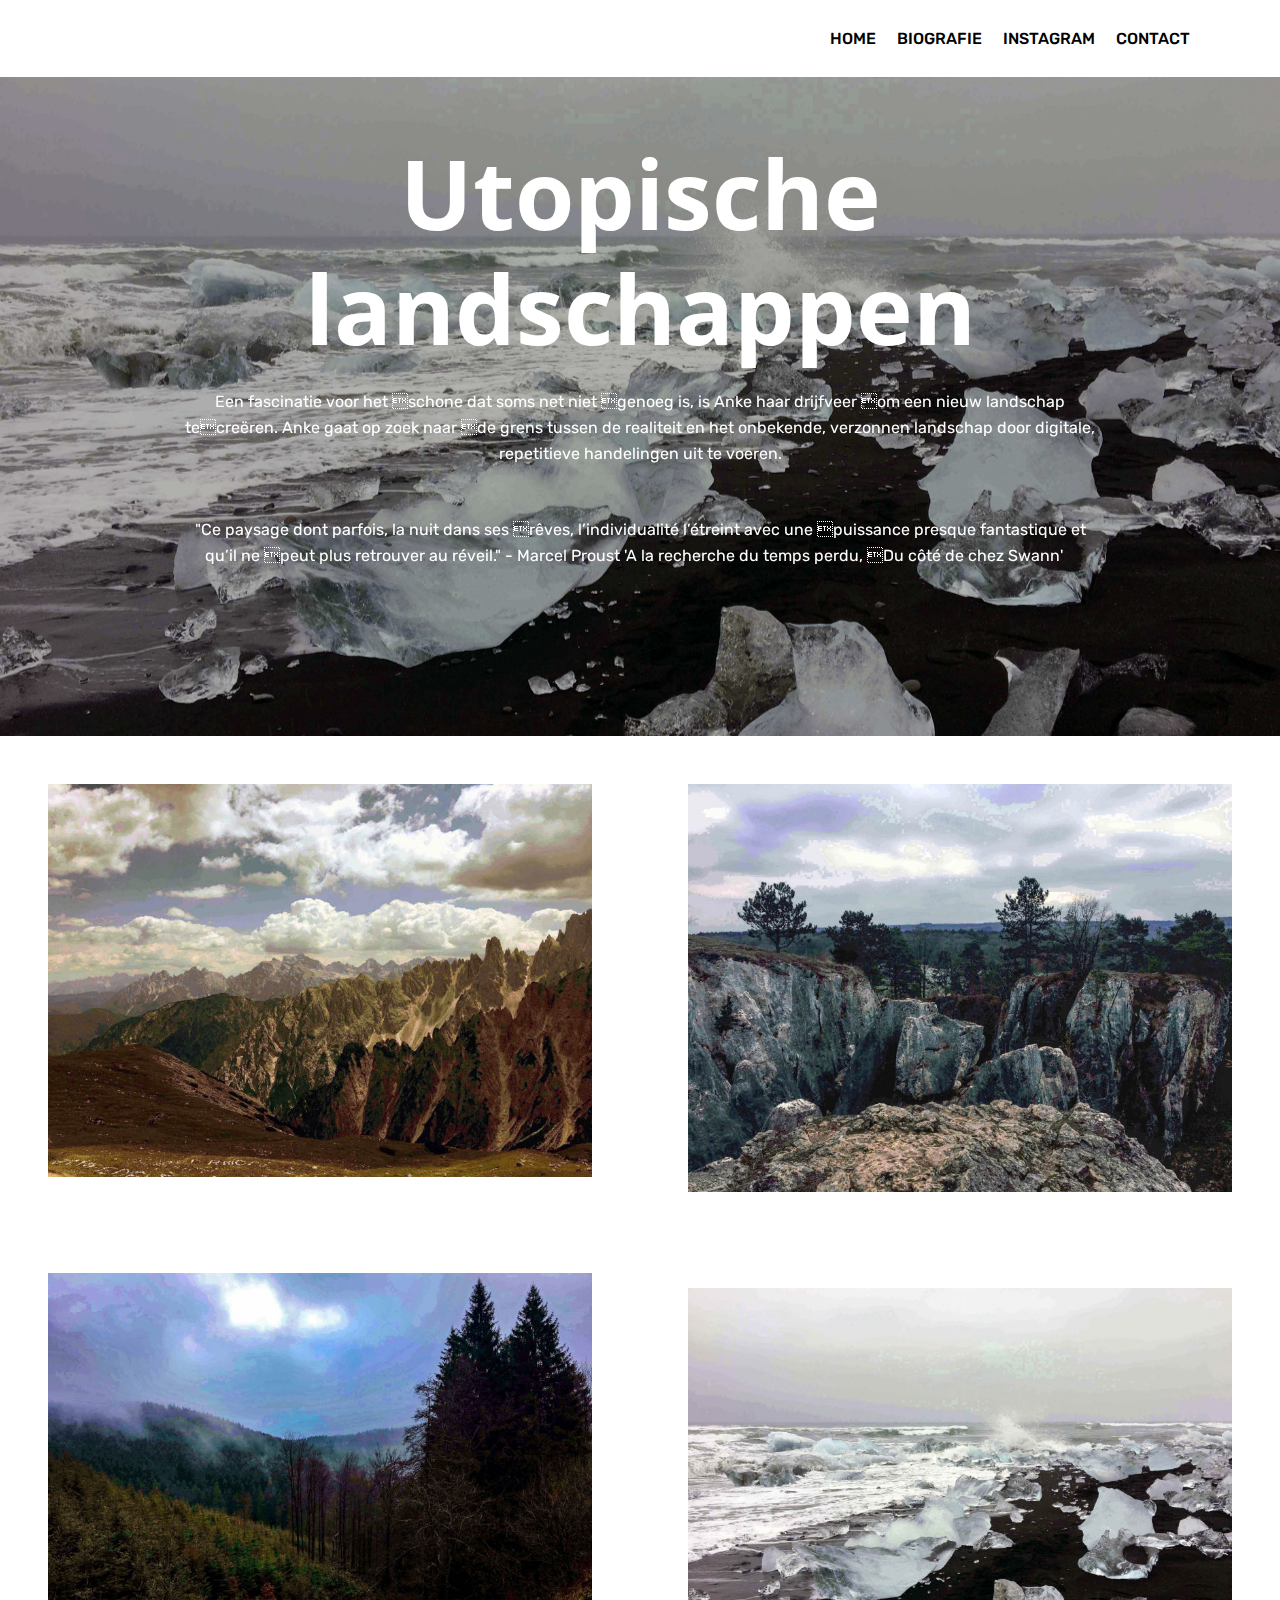
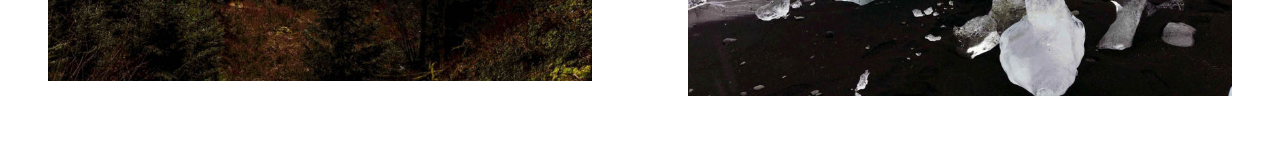
==== commit 60d92039: "create github pages" ====
--- a/page.html
+++ b/page.html
@@ -8,7 +8,7 @@
   <meta name="viewport" content="width=device-width, initial-scale=1, minimum-scale=1">
   <link rel="shortcut icon" href="assets/images/logo2.png" type="image/x-icon">
   <meta name="description" content="pixel foto's">
-  <title>template 2</title>
+  <title>utopische landschappen</title>
   <link rel="stylesheet" href="assets/web/assets/mobirise-icons/mobirise-icons.css">
   <link rel="stylesheet" href="assets/tether/tether.min.css">
   <link rel="stylesheet" href="assets/bootstrap/css/bootstrap.min.css">
@@ -68,7 +68,7 @@
     </nav>
 </section>
 
-<section class="engine"><a href="https://mobirise.info/q">responsive website templates</a></section><section class="header1 cid-r7dJaX3gUi mbr-parallax-background" id="header1-b">
+<section class="engine"><a href="https://mobirise.info/k">how to develop your own website</a></section><section class="header1 cid-r7dJaX3gUi mbr-parallax-background" id="header1-b">
 
     
 
@@ -80,7 +80,17 @@
             <div class="mbr-white col-md-10">
                 <h1 class="mbr-section-title align-center mbr-bold pb-3 mbr-fonts-style display-1">Utopische landschappen</h1>
                 
-                <p class="mbr-text align-center pb-3 mbr-fonts-style display-7">Het verlangen naar het utopische landschap en een zoektocht naar het onbereikbare brengen Anke tot het maken van haar onrealistische landschappen. Ze maakt Iphone foto's van de landschappen waarin ze staat en gaat op zoek naar het kwetsbare in haar foto’s door oncontroleerbare en repetitieve acties uit te voeren in haar landschapsfoto’s. Hierdoor ontstaan er nieuwe lagen in de bestaande landschappen die de lijn tussen de realiteit en het onbekende blootleggen.</p>
+                <p class="mbr-text align-center pb-3 mbr-fonts-style display-7">Een fascinatie voor het schone dat soms net niet genoeg is, is Anke haar drijfveer om een nieuw landschap tecreëren. 
+
+Anke gaat op zoek naar de grens tussen de realiteit
+en het onbekende, 
+verzonnen landschap door 
+digitale, repetitieve 
+handelingen uit te voeren.<br><br><br> 
+
+"Ce paysage dont parfois, la nuit dans ses rêves, l’individualité l’étreint avec une puissance presque fantastique et qu’il ne peut plus retrouver au réveil."
+- Marcel Proust
+'A la recherche du temps perdu, Du côté de chez Swann' &nbsp;&nbsp;</p>
                 
             </div>
         </div>
@@ -93,7 +103,7 @@
     
 
     <div>
-        <div><!-- Filter --><!-- Gallery --><div class="mbr-gallery-row"><div class="mbr-gallery-layout-default"><div><div><div class="mbr-gallery-item mbr-gallery-item--p4" data-video-url="false" data-tags="Geweldige"><div href="#lb-gallery1-a" data-slide-to="0" data-toggle="modal"><img src="assets/images/z-800x600.jpg" alt="" title=""><span class="icon-focus"></span><span class="mbr-gallery-title mbr-fonts-style display-7">Dolomieten&nbsp;</span></div></div><div class="mbr-gallery-item mbr-gallery-item--p4" data-video-url="false" data-tags="Geweldige"><div href="#lb-gallery1-a" data-slide-to="1" data-toggle="modal"><img src="assets/images/img-3011-800x600.jpg" alt="" title=""><span class="icon-focus"></span><span class="mbr-gallery-title mbr-fonts-style display-7">Black beach</span></div></div><div class="mbr-gallery-item mbr-gallery-item--p4" data-video-url="false" data-tags="Geweldige"><div href="#lb-gallery1-a" data-slide-to="2" data-toggle="modal"><img src="assets/images/auto-800x600.jpg" alt="" title=""><span class="icon-focus"></span><span class="mbr-gallery-title mbr-fonts-style display-7">Iceland</span></div></div><div class="mbr-gallery-item mbr-gallery-item--p4" data-video-url="false" data-tags="Geweldige"><div href="#lb-gallery1-a" data-slide-to="3" data-toggle="modal"><img src="assets/images/schermafbeelding-2018-08-30-om-19.45.25-1-800x597.png" alt="" title=""><span class="icon-focus"></span><span class="mbr-gallery-title mbr-fonts-style display-7">zoom</span></div></div><div class="mbr-gallery-item mbr-gallery-item--p4" data-video-url="false" data-tags="Geweldige"><div href="#lb-gallery1-a" data-slide-to="4" data-toggle="modal"><img src="assets/images/schermafbeelding-2018-10-22-om-17.14.27-1-800x593.png" alt="" title=""><span class="icon-focus"></span><span class="mbr-gallery-title mbr-fonts-style display-7">zoom</span></div></div><div class="mbr-gallery-item mbr-gallery-item--p4" data-video-url="false" data-tags="Geweldige"><div href="#lb-gallery1-a" data-slide-to="5" data-toggle="modal"><img src="assets/images/2xt-1-800x595.jpg" alt="" title=""><span class="icon-focus"></span><span class="mbr-gallery-title mbr-fonts-style display-7">zoom</span></div></div></div></div><div class="clearfix"></div></div></div><!-- Lightbox --><div data-app-prevent-settings="" class="mbr-slider modal fade carousel slide" tabindex="-1" data-keyboard="true" data-interval="false" id="lb-gallery1-a"><div class="modal-dialog"><div class="modal-content"><div class="modal-body"><div class="carousel-inner"><div class="carousel-item"><img src="assets/images/z.jpg" alt="" title=""></div><div class="carousel-item"><img src="assets/images/img-3011.jpg" alt="" title=""></div><div class="carousel-item"><img src="assets/images/auto.jpg" alt="" title=""></div><div class="carousel-item"><img src="assets/images/schermafbeelding-2018-08-30-om-19.45.25-1.png" alt="" title=""></div><div class="carousel-item active"><img src="assets/images/schermafbeelding-2018-10-22-om-17.14.27-1.png" alt="" title=""></div><div class="carousel-item"><img src="assets/images/2xt-1.jpg" alt="" title=""></div></div><a class="carousel-control carousel-control-prev" role="button" data-slide="prev" href="#lb-gallery1-a"><span class="mbri-left mbr-iconfont" aria-hidden="true"></span><span class="sr-only">Previous</span></a><a class="carousel-control carousel-control-next" role="button" data-slide="next" href="#lb-gallery1-a"><span class="mbri-right mbr-iconfont" aria-hidden="true"></span><span class="sr-only">Next</span></a><a class="close" href="#" role="button" data-dismiss="modal"><span class="sr-only">Close</span></a></div></div></div></div></div>
+        <div><!-- Filter --><!-- Gallery --><div class="mbr-gallery-row"><div class="mbr-gallery-layout-default"><div><div><div class="mbr-gallery-item mbr-gallery-item--p6" data-video-url="false" data-tags="Geweldige"><div href="#lb-gallery1-a" data-slide-to="0" data-toggle="modal"><img src="assets/images/landschappen-3-van-6-800x579.jpg" alt="" title=""><span class="icon-focus"></span></div></div><div class="mbr-gallery-item mbr-gallery-item--p6" data-video-url="false" data-tags="Geweldige"><div href="#lb-gallery1-a" data-slide-to="1" data-toggle="modal"><img src="assets/images/landschappen-4-van-6-800x600.jpg" alt="" title=""><span class="icon-focus"></span></div></div><div class="mbr-gallery-item mbr-gallery-item--p6" data-video-url="false" data-tags="Geweldige"><div href="#lb-gallery1-a" data-slide-to="2" data-toggle="modal"><img src="assets/images/landschappen-6-van-6-800x600.jpg" alt="" title=""><span class="icon-focus"></span></div></div><div class="mbr-gallery-item mbr-gallery-item--p6" data-video-url="false" data-tags="Geweldige"><div href="#lb-gallery1-a" data-slide-to="3" data-toggle="modal"><img src="assets/images/landschappen-2-van-6-800x600.jpg" alt="" title=""><span class="icon-focus"></span></div></div></div></div><div class="clearfix"></div></div></div><!-- Lightbox --><div data-app-prevent-settings="" class="mbr-slider modal fade carousel slide" tabindex="-1" data-keyboard="true" data-interval="false" id="lb-gallery1-a"><div class="modal-dialog"><div class="modal-content"><div class="modal-body"><div class="carousel-inner"><div class="carousel-item"><img src="assets/images/landschappen-3-van-6.jpg" alt="" title=""></div><div class="carousel-item"><img src="assets/images/landschappen-4-van-6.jpg" alt="" title=""></div><div class="carousel-item active"><img src="assets/images/landschappen-6-van-6.jpg" alt="" title=""></div><div class="carousel-item"><img src="assets/images/landschappen-2-van-6.jpg" alt="" title=""></div></div><a class="carousel-control carousel-control-prev" role="button" data-slide="prev" href="#lb-gallery1-a"><span class="mbri-left mbr-iconfont" aria-hidden="true"></span><span class="sr-only">Previous</span></a><a class="carousel-control carousel-control-next" role="button" data-slide="next" href="#lb-gallery1-a"><span class="mbri-right mbr-iconfont" aria-hidden="true"></span><span class="sr-only">Next</span></a><a class="close" href="#" role="button" data-dismiss="modal"><span class="sr-only">Close</span></a></div></div></div></div></div>
     </div>
 
 </section>
--- a/assets/mobirise/css/mbr-additional.css
+++ b/assets/mobirise/css/mbr-additional.css
@@ -1784,7 +1784,7 @@
   background: transparent !important;
 }
 .cid-r7dDIriPIO .mbr-gallery-item > div:hover:before {
-  opacity: 0.2 !important;
+  opacity: 0.5 !important;
 }
 .cid-r7dDIriPIO .mbr-gallery-title {
   font-size: .9em;
@@ -1805,7 +1805,7 @@
   z-index: -1;
   position: absolute;
   background: #554346 !important;
-  opacity: 0.2;
+  opacity: 0.5;
   -webkit-transition: 0.2s background ease-in-out;
   transition: 0.2s background ease-in-out;
   background: linear-gradient(to left, #554346, #45505b) !important;
@@ -3123,7 +3123,7 @@
 }
 .cid-r7dL0N2SV4 .nav-link:hover,
 .cid-r7dL0N2SV4 .dropdown-item:hover {
-  color: #000000 !important;
+  color: #c1c1c1 !important;
 }
 .cid-r7dOeHgq0d {
   padding-top: 90px;
@@ -3557,12 +3557,12 @@
 }
 .cid-r8Eh6i9kH9 .navbar {
   padding: .5rem 0;
-  background: #ffffff;
+  background: #efefef;
   transition: none;
   min-height: 77px;
 }
 .cid-r8Eh6i9kH9 .navbar-dropdown.bg-color.transparent.opened {
-  background: #ffffff;
+  background: #efefef;
 }
 .cid-r8Eh6i9kH9 a {
   font-style: normal;
@@ -3650,7 +3650,7 @@
   padding-bottom: 0;
 }
 .cid-r8Eh6i9kH9 .dropdown .dropdown-menu {
-  background: #ffffff;
+  background: #efefef;
   display: none;
   position: absolute;
   min-width: 5rem;
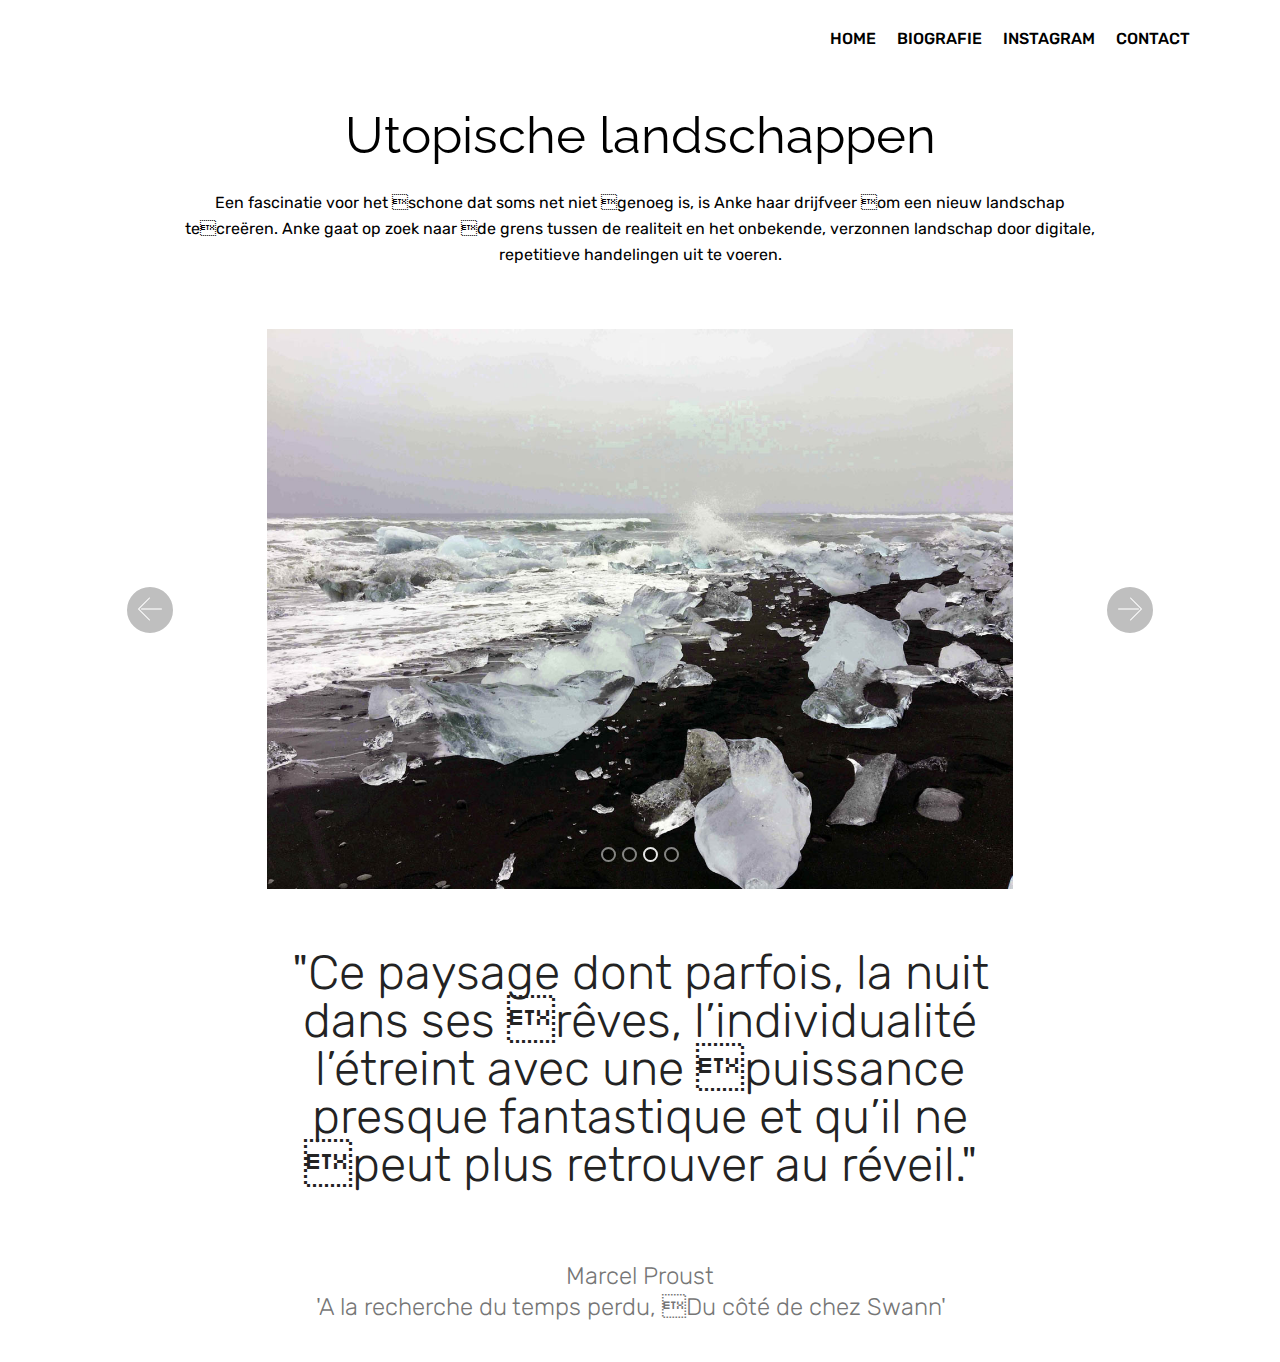
==== commit d4e96214: "create github pages" ====
--- a/page.html
+++ b/page.html
@@ -16,7 +16,6 @@
   <link rel="stylesheet" href="assets/bootstrap/css/bootstrap-reboot.min.css">
   <link rel="stylesheet" href="assets/dropdown/css/style.css">
   <link rel="stylesheet" href="assets/theme/css/style.css">
-  <link rel="stylesheet" href="assets/gallery/style.css">
   <link rel="stylesheet" href="assets/mobirise/css/mbr-additional.css" type="text/css">
   
   
@@ -68,17 +67,16 @@
     </nav>
 </section>
 
-<section class="engine"><a href="https://mobirise.info/k">how to develop your own website</a></section><section class="header1 cid-r7dJaX3gUi mbr-parallax-background" id="header1-b">
+<section class="engine"><a href="https://mobirise.info">Mobirise</a></section><section class="header1 cid-r7dJaX3gUi" id="header1-b">
 
     
 
-    <div class="mbr-overlay" style="opacity: 0.3; background-color: rgb(0, 0, 0);">
-    </div>
+    
 
     <div class="container">
         <div class="row justify-content-md-center">
             <div class="mbr-white col-md-10">
-                <h1 class="mbr-section-title align-center mbr-bold pb-3 mbr-fonts-style display-1">Utopische landschappen</h1>
+                <h1 class="mbr-section-title align-center mbr-bold pb-3 mbr-fonts-style display-1"><span style="font-weight: normal;">Utopische landschappen</span></h1>
                 
                 <p class="mbr-text align-center pb-3 mbr-fonts-style display-7">Een fascinatie voor het schone dat soms net niet genoeg is, is Anke haar drijfveer om een nieuw landschap tecreëren. 
 
@@ -86,11 +84,7 @@
 en het onbekende, 
 verzonnen landschap door 
 digitale, repetitieve 
-handelingen uit te voeren.<br><br><br> 
-
-"Ce paysage dont parfois, la nuit dans ses rêves, l’individualité l’étreint avec une puissance presque fantastique et qu’il ne peut plus retrouver au réveil."
-- Marcel Proust
-'A la recherche du temps perdu, Du côté de chez Swann' &nbsp;&nbsp;</p>
+handelingen uit te voeren.<br></p>
                 
             </div>
         </div>
@@ -98,14 +92,29 @@
 
 </section>
 
-<section class="mbr-gallery mbr-slider-carousel cid-r7dDIriPIO" id="gallery1-a">
+<section class="carousel slide cid-riqgNCmRHP" data-interval="false" id="slider2-11">
+
+    
+    <div class="container content-slider">
+        <div class="content-slider-wrap">
+            <div><div class="mbr-slider slide carousel" data-pause="true" data-keyboard="false" data-ride="carousel" data-interval="5000"><ol class="carousel-indicators"><li data-app-prevent-settings="" data-target="#slider2-11" data-slide-to="0"></li><li data-app-prevent-settings="" data-target="#slider2-11" data-slide-to="1"></li><li data-app-prevent-settings="" data-target="#slider2-11" class=" active" data-slide-to="2"></li><li data-app-prevent-settings="" data-target="#slider2-11" data-slide-to="3"></li></ol><div class="carousel-inner" role="listbox"><div class="carousel-item slider-fullscreen-image" data-bg-video-slide="false" style="background-image: url(assets/images/landschappen-3-van-6.jpg);"><div class="container container-slide"><div class="image_wrapper"><img src="assets/images/landschappen-3-van-6.jpg"><div class="carousel-caption justify-content-center"><div class="col-10 align-center"></div></div></div></div></div><div class="carousel-item slider-fullscreen-image" data-bg-video-slide="false" style="background-image: url(assets/images/landschappen-5-van-6.jpg);"><div class="container container-slide"><div class="image_wrapper"><img src="assets/images/landschappen-5-van-6.jpg"><div class="carousel-caption justify-content-center"><div class="col-10 align-center"></div></div></div></div></div><div class="carousel-item slider-fullscreen-image active" data-bg-video-slide="false" style="background-image: url(assets/images/landschappen-2-van-6.jpg);"><div class="container container-slide"><div class="image_wrapper"><img src="assets/images/landschappen-2-van-6.jpg"><div class="carousel-caption justify-content-center"><div class="col-10 align-center"></div></div></div></div></div><div class="carousel-item slider-fullscreen-image" data-bg-video-slide="false" style="background-image: url(assets/images/landschappen-1-van-6.jpg);"><div class="container container-slide"><div class="image_wrapper"><div class="mbr-overlay" style="opacity: 0;"></div><img src="assets/images/landschappen-1-van-6.jpg"><div class="carousel-caption justify-content-center"><div class="col-10 align-center"></div></div></div></div></div></div><a data-app-prevent-settings="" class="carousel-control carousel-control-prev" role="button" data-slide="prev" href="#slider2-11"><span aria-hidden="true" class="mbri-left mbr-iconfont"></span><span class="sr-only">Previous</span></a><a data-app-prevent-settings="" class="carousel-control carousel-control-next" role="button" data-slide="next" href="#slider2-11"><span aria-hidden="true" class="mbri-right mbr-iconfont"></span><span class="sr-only">Next</span></a></div></div> 
+        </div>
+    </div>
+</section>
+
+<section class="mbr-section content4 cid-riqi1bUiJd" id="content4-12">
 
     
 
-    <div>
-        <div><!-- Filter --><!-- Gallery --><div class="mbr-gallery-row"><div class="mbr-gallery-layout-default"><div><div><div class="mbr-gallery-item mbr-gallery-item--p6" data-video-url="false" data-tags="Geweldige"><div href="#lb-gallery1-a" data-slide-to="0" data-toggle="modal"><img src="assets/images/landschappen-3-van-6-800x579.jpg" alt="" title=""><span class="icon-focus"></span></div></div><div class="mbr-gallery-item mbr-gallery-item--p6" data-video-url="false" data-tags="Geweldige"><div href="#lb-gallery1-a" data-slide-to="1" data-toggle="modal"><img src="assets/images/landschappen-4-van-6-800x600.jpg" alt="" title=""><span class="icon-focus"></span></div></div><div class="mbr-gallery-item mbr-gallery-item--p6" data-video-url="false" data-tags="Geweldige"><div href="#lb-gallery1-a" data-slide-to="2" data-toggle="modal"><img src="assets/images/landschappen-6-van-6-800x600.jpg" alt="" title=""><span class="icon-focus"></span></div></div><div class="mbr-gallery-item mbr-gallery-item--p6" data-video-url="false" data-tags="Geweldige"><div href="#lb-gallery1-a" data-slide-to="3" data-toggle="modal"><img src="assets/images/landschappen-2-van-6-800x600.jpg" alt="" title=""><span class="icon-focus"></span></div></div></div></div><div class="clearfix"></div></div></div><!-- Lightbox --><div data-app-prevent-settings="" class="mbr-slider modal fade carousel slide" tabindex="-1" data-keyboard="true" data-interval="false" id="lb-gallery1-a"><div class="modal-dialog"><div class="modal-content"><div class="modal-body"><div class="carousel-inner"><div class="carousel-item"><img src="assets/images/landschappen-3-van-6.jpg" alt="" title=""></div><div class="carousel-item"><img src="assets/images/landschappen-4-van-6.jpg" alt="" title=""></div><div class="carousel-item active"><img src="assets/images/landschappen-6-van-6.jpg" alt="" title=""></div><div class="carousel-item"><img src="assets/images/landschappen-2-van-6.jpg" alt="" title=""></div></div><a class="carousel-control carousel-control-prev" role="button" data-slide="prev" href="#lb-gallery1-a"><span class="mbri-left mbr-iconfont" aria-hidden="true"></span><span class="sr-only">Previous</span></a><a class="carousel-control carousel-control-next" role="button" data-slide="next" href="#lb-gallery1-a"><span class="mbri-right mbr-iconfont" aria-hidden="true"></span><span class="sr-only">Next</span></a><a class="close" href="#" role="button" data-dismiss="modal"><span class="sr-only">Close</span></a></div></div></div></div></div>
+    <div class="container">
+        <div class="media-container-row">
+            <div class="title col-12 col-md-8">
+                <h2 class="align-center pb-3 mbr-fonts-style display-2">"Ce paysage dont parfois, la nuit dans ses rêves, l’individualité l’étreint avec une puissance presque fantastique et qu’il ne peut plus retrouver au réveil."<br><br></h2>
+                <h3 class="mbr-section-subtitle align-center mbr-light mbr-fonts-style display-5">Marcel Proust<br> 'A la recherche du temps perdu, Du côté de chez Swann' &nbsp;&nbsp;</h3>
+                
+            </div>
+        </div>
     </div>
-
 </section>
 
 
@@ -114,17 +123,13 @@
   <script src="assets/tether/tether.min.js"></script>
   <script src="assets/bootstrap/js/bootstrap.min.js"></script>
   <script src="assets/smoothscroll/smooth-scroll.js"></script>
-  <script src="assets/parallax/jarallax.min.js"></script>
-  <script src="assets/masonry/masonry.pkgd.min.js"></script>
-  <script src="assets/imagesloaded/imagesloaded.pkgd.min.js"></script>
+  <script src="assets/ytplayer/jquery.mb.ytplayer.min.js"></script>
   <script src="assets/touchswipe/jquery.touch-swipe.min.js"></script>
   <script src="assets/dropdown/js/script.min.js"></script>
+  <script src="assets/bootstrapcarouselswipe/bootstrap-carousel-swipe.js"></script>
   <script src="assets/vimeoplayer/jquery.mb.vimeo_player.js"></script>
-  <script src="assets/bootstrapcarouselswipe/bootstrap-carousel-swipe.js"></script>
   <script src="assets/theme/js/script.js"></script>
   <script src="assets/slidervideo/script.js"></script>
-  <script src="assets/gallery/player.min.js"></script>
-  <script src="assets/gallery/script.js"></script>
   
   
 </body>
--- a/assets/mobirise/css/mbr-additional.css
+++ b/assets/mobirise/css/mbr-additional.css
@@ -1,4 +1,4 @@
-@import url(https://fonts.googleapis.com/css?family=Open+Sans+Condensed:300,300i,700);
+@import url(https://fonts.googleapis.com/css?family=Raleway:100,100i,200,200i,300,300i,400,400i,500,500i,600,600i,700,700i,800,800i,900,900i);
 @import url(https://fonts.googleapis.com/css?family=Rubik:300,300i,400,400i,500,500i,700,700i,900,900i);
 
 
@@ -21,11 +21,11 @@
   line-height: 1.6;
 }
 .display-1 {
-  font-family: 'Open Sans Condensed', sans-serif;
-  font-size: 6rem;
+  font-family: 'Raleway', sans-serif;
+  font-size: 3.2rem;
 }
 .display-1 > .mbr-iconfont {
-  font-size: 9.6rem;
+  font-size: 5.12rem;
 }
 .display-2 {
   font-family: 'Rubik', sans-serif;
@@ -62,9 +62,9 @@
 /* 0.65 - min scale variable, may vary */
 @media (max-width: 768px) {
   .display-1 {
-    font-size: 4.8rem;
-    font-size: calc( 2.75rem + (6 - 2.75) * ((100vw - 20rem) / (48 - 20)));
-    line-height: calc( 1.4 * (2.75rem + (6 - 2.75) * ((100vw - 20rem) / (48 - 20))));
+    font-size: 2.56rem;
+    font-size: calc( 1.77rem + (3.2 - 1.77) * ((100vw - 20rem) / (48 - 20)));
+    line-height: calc( 1.4 * (1.77rem + (3.2 - 1.77) * ((100vw - 20rem) / (48 - 20))));
   }
   .display-2 {
     font-size: 2.4rem;
@@ -1744,71 +1744,300 @@
   color: #ffffff;
 }
 .cid-r7dJaX3gUi {
-  padding-top: 135px;
-  padding-bottom: 135px;
-  background-image: url("../../../assets/images/img-3011.jpg");
-}
-.cid-r7dDIriPIO {
-  padding-top: 0px;
-  padding-bottom: 0px;
+  padding-top: 105px;
+  padding-bottom: 15px;
   background-color: #ffffff;
 }
-.cid-r7dDIriPIO .mbr-slider .carousel-control {
+.cid-r7dJaX3gUi P {
+  color: #000000;
+}
+.cid-r7dJaX3gUi SPAN {
+  color: #000000;
+}
+.cid-riqgNCmRHP {
+  padding-top: 15px;
+  padding-bottom: 15px;
+  background-color: #ffffff;
+}
+.cid-riqgNCmRHP .content-slider {
+  display: -webkit-flex;
+  justify-content: center;
+  -webkit-justify-content: center;
+}
+.cid-riqgNCmRHP .modal-body .close {
   background: #1b1b1b;
 }
-.cid-r7dDIriPIO .mbr-slider .carousel-control-prev {
+.cid-riqgNCmRHP .modal-body .close span {
+  font-style: normal;
+}
+.cid-riqgNCmRHP .carousel-inner > .active,
+.cid-riqgNCmRHP .carousel-inner > .next,
+.cid-riqgNCmRHP .carousel-inner > .prev {
+  display: -webkit-flex;
+}
+.cid-riqgNCmRHP .carousel-control .icon-next,
+.cid-riqgNCmRHP .carousel-control .icon-prev {
+  margin-top: -18px;
+  font-size: 40px;
+  line-height: 27px;
+}
+.cid-riqgNCmRHP .carousel-control:hover {
+  background: #1b1b1b;
+  color: #fff;
+  opacity: 1;
+}
+@media (max-width: 767px) {
+  .cid-riqgNCmRHP .container .carousel-control {
+    margin-bottom: 0;
+  }
+  .cid-riqgNCmRHP .content-slider-wrap {
+    width: 100%!important;
+  }
+}
+.cid-riqgNCmRHP .boxed-slider {
+  position: relative;
+  padding: 93px 0;
+}
+.cid-riqgNCmRHP .boxed-slider > div {
+  position: relative;
+}
+.cid-riqgNCmRHP .container img {
+  width: 100%;
+}
+.cid-riqgNCmRHP .container img + .row {
+  position: absolute;
+  top: 50%;
+  left: 0;
+  right: 0;
+  -webkit-transform: translateY(-50%);
+  -moz-transform: translateY(-50%);
+  transform: translateY(-50%);
+  z-index: 2;
+}
+.cid-riqgNCmRHP .mbr-section {
+  padding: 0;
+  background-attachment: scroll;
+}
+.cid-riqgNCmRHP .mbr-table-cell {
+  padding: 0;
+}
+.cid-riqgNCmRHP .container .carousel-indicators {
+  margin-bottom: 3px;
+}
+.cid-riqgNCmRHP .carousel-caption {
+  top: 50%;
+  right: 0;
+  bottom: auto;
+  left: 0;
+  display: -webkit-flex;
+  align-items: center;
+  -webkit-transform: translateY(-50%);
+  transform: translateY(-50%);
+  -webkit-align-items: center;
+}
+.cid-riqgNCmRHP .mbr-overlay {
+  z-index: 1;
+}
+.cid-riqgNCmRHP .container-slide.container {
+  width: 100%;
+  min-height: 100vh;
+  padding: 0;
+}
+.cid-riqgNCmRHP .carousel-item {
+  background-position: 50% 50%;
+  background-repeat: no-repeat;
+  background-size: cover;
+  -o-transition: -o-transform 0.6s ease-in-out;
+  -webkit-transition: -webkit-transform 0.6s ease-in-out;
+  transition: transform 0.6s ease-in-out, -webkit-transform 0.6s ease-in-out, -o-transform 0.6s ease-in-out;
+  -webkit-backface-visibility: hidden;
+  backface-visibility: hidden;
+  -webkit-perspective: 1000px;
+  perspective: 1000px;
+}
+@media (max-width: 576px) {
+  .cid-riqgNCmRHP .carousel-item .container {
+    width: 100%;
+  }
+}
+.cid-riqgNCmRHP .carousel-item-next.carousel-item-left,
+.cid-riqgNCmRHP .carousel-item-prev.carousel-item-right {
+  -webkit-transform: translate3d(0, 0, 0);
+  transform: translate3d(0, 0, 0);
+}
+.cid-riqgNCmRHP .active.carousel-item-right,
+.cid-riqgNCmRHP .carousel-item-next {
+  -webkit-transform: translate3d(100%, 0, 0);
+  transform: translate3d(100%, 0, 0);
+}
+.cid-riqgNCmRHP .active.carousel-item-left,
+.cid-riqgNCmRHP .carousel-item-prev {
+  -webkit-transform: translate3d(-100%, 0, 0);
+  transform: translate3d(-100%, 0, 0);
+}
+.cid-riqgNCmRHP .mbr-slider .carousel-control {
+  top: 50%;
+  width: 50px;
+  height: 50px;
+  margin-top: -1.5rem;
+  font-size: 35px;
+  background-color: rgba(0, 0, 0, 0.5);
+  border: 2px solid #fff;
+  border-radius: 50%;
+  transition: all .3s;
+}
+.cid-riqgNCmRHP .mbr-slider .carousel-control.carousel-control-prev {
   left: 0;
   margin-left: 2.5rem;
 }
-.cid-r7dDIriPIO .mbr-slider .carousel-control-next {
+.cid-riqgNCmRHP .mbr-slider .carousel-control.carousel-control-next {
   right: 0;
   margin-right: 2.5rem;
 }
-.cid-r7dDIriPIO .mbr-slider .modal-body .close {
-  background: #1b1b1b;
-}
-.cid-r7dDIriPIO .mbr-gallery-item > div::before {
-  content: '';
+.cid-riqgNCmRHP .mbr-slider .carousel-control .mbr-iconfont {
+  font-size: 1.5rem;
+}
+@media (max-width: 767px) {
+  .cid-riqgNCmRHP .mbr-slider .carousel-control {
+    top: auto;
+    bottom: 1rem;
+  }
+}
+.cid-riqgNCmRHP .mbr-slider .carousel-indicators {
   position: absolute;
+  bottom: 0;
+  margin-bottom: 1.5rem !important;
+}
+.cid-riqgNCmRHP .mbr-slider .carousel-indicators li {
+  max-width: 15px;
+  height: 15px;
+  max-height: 15px;
+  margin: 3px;
+  background-color: rgba(0, 0, 0, 0.5);
+  border: 2px solid #fff;
+  border-radius: 50%;
+  opacity: .5;
+  transition: all .3s;
+}
+.cid-riqgNCmRHP .mbr-slider .carousel-indicators li.active,
+.cid-riqgNCmRHP .mbr-slider .carousel-indicators li:hover {
+  opacity: .9;
+}
+.cid-riqgNCmRHP .mbr-slider .carousel-indicators li::after,
+.cid-riqgNCmRHP .mbr-slider .carousel-indicators li::before {
+  content: none;
+}
+.cid-riqgNCmRHP .mbr-slider .carousel-indicators.ie-fix {
+  left: 50%;
+  display: block;
+  width: 60%;
+  margin-left: -30%;
+  text-align: center;
+}
+@media (max-width: 576px) {
+  .cid-riqgNCmRHP .mbr-slider .carousel-indicators {
+    display: none !important;
+  }
+}
+.cid-riqgNCmRHP .mbr-slider > .container img {
+  width: 100%;
+}
+.cid-riqgNCmRHP .mbr-slider > .container img + .row {
+  position: absolute;
+  top: 50%;
+  right: 0;
   left: 0;
+  z-index: 2;
+  -moz-transform: translateY(-50%);
+  -webkit-transform: translateY(-50%);
+  transform: translateY(-50%);
+}
+.cid-riqgNCmRHP .mbr-slider > .container .carousel-indicators {
+  margin-bottom: 3px;
+}
+@media (max-width: 576px) {
+  .cid-riqgNCmRHP .mbr-slider > .container .carousel-control {
+    margin-bottom: 0;
+  }
+}
+.cid-riqgNCmRHP .mbr-slider .mbr-section {
+  padding: 0;
+  background-attachment: scroll;
+}
+.cid-riqgNCmRHP .mbr-slider .mbr-table-cell {
+  padding: 0;
+}
+.cid-riqgNCmRHP .carousel-item .container.container-slide {
+  position: initial;
+  width: auto;
+  min-height: 0;
+}
+.cid-riqgNCmRHP .full-screen .slider-fullscreen-image {
+  min-height: 100vh;
+  background-repeat: no-repeat;
+  background-position: 50% 50%;
+  background-size: cover;
+}
+.cid-riqgNCmRHP .full-screen .slider-fullscreen-image.active {
+  display: -o-flex;
+}
+.cid-riqgNCmRHP .full-screen .container {
+  width: auto;
+  padding-right: 0;
+  padding-left: 0;
+}
+.cid-riqgNCmRHP .full-screen .carousel-item .container.container-slide {
+  width: 100%;
+  min-height: 100vh;
+  padding: 0;
+}
+.cid-riqgNCmRHP .full-screen .carousel-item .container.container-slide img {
+  display: none;
+}
+.cid-riqgNCmRHP .mbr-background-video-preview {
+  position: absolute;
   top: 0;
+  right: 0;
+  bottom: 0;
+  left: 0;
+}
+.cid-riqgNCmRHP .mbr-overlay ~ .container-slide {
+  z-index: auto;
+}
+.cid-riqgNCmRHP .mbr-slider.slide .container {
+  overflow: hidden;
+  padding: 0;
+}
+.cid-riqgNCmRHP .carousel-inner {
+  height: 100%;
+}
+.cid-riqgNCmRHP .slider-fullscreen-image {
+  height: 100%;
+  background: transparent !important;
+}
+.cid-riqgNCmRHP .image_wrapper {
+  height: 560px;
   width: 100%;
+  position: relative;
+  display: inline-block;
+}
+.cid-riqgNCmRHP .image_wrapper img {
+  width: auto !important;
   height: 100%;
-  background: #554346;
-  opacity: 0;
-  -webkit-transition: 0.2s opacity ease-in-out;
-  transition: 0.2s opacity ease-in-out;
-  background: linear-gradient(to left, #554346, #45505b) !important;
-}
-.cid-r7dDIriPIO .mbr-gallery-item > div:hover .mbr-gallery-title::before {
-  background: transparent !important;
-}
-.cid-r7dDIriPIO .mbr-gallery-item > div:hover:before {
-  opacity: 0.5 !important;
-}
-.cid-r7dDIriPIO .mbr-gallery-title {
-  font-size: .9em;
-  position: absolute;
-  display: block;
+}
+.cid-riqgNCmRHP .carousel-item .container-slide {
+  text-align: center;
+}
+.cid-riqgNCmRHP .content-slider-wrap {
   width: 100%;
-  bottom: 0;
-  padding: 1rem;
-  color: #fff;
-  z-index: 2;
-}
-.cid-r7dDIriPIO .mbr-gallery-title:before {
-  content: " ";
-  width: 100%;
-  height: 100%;
-  top: 0;
-  left: 0;
-  z-index: -1;
-  position: absolute;
-  background: #554346 !important;
-  opacity: 0.5;
-  -webkit-transition: 0.2s background ease-in-out;
-  transition: 0.2s background ease-in-out;
-  background: linear-gradient(to left, #554346, #45505b) !important;
+}
+.cid-riqi1bUiJd {
+  padding-top: 45px;
+  padding-bottom: 30px;
+  background-color: #ffffff;
+}
+.cid-riqi1bUiJd .mbr-section-subtitle {
+  color: #767676;
 }
 .cid-r8wgUMLGff .navbar {
   padding: .5rem 0;
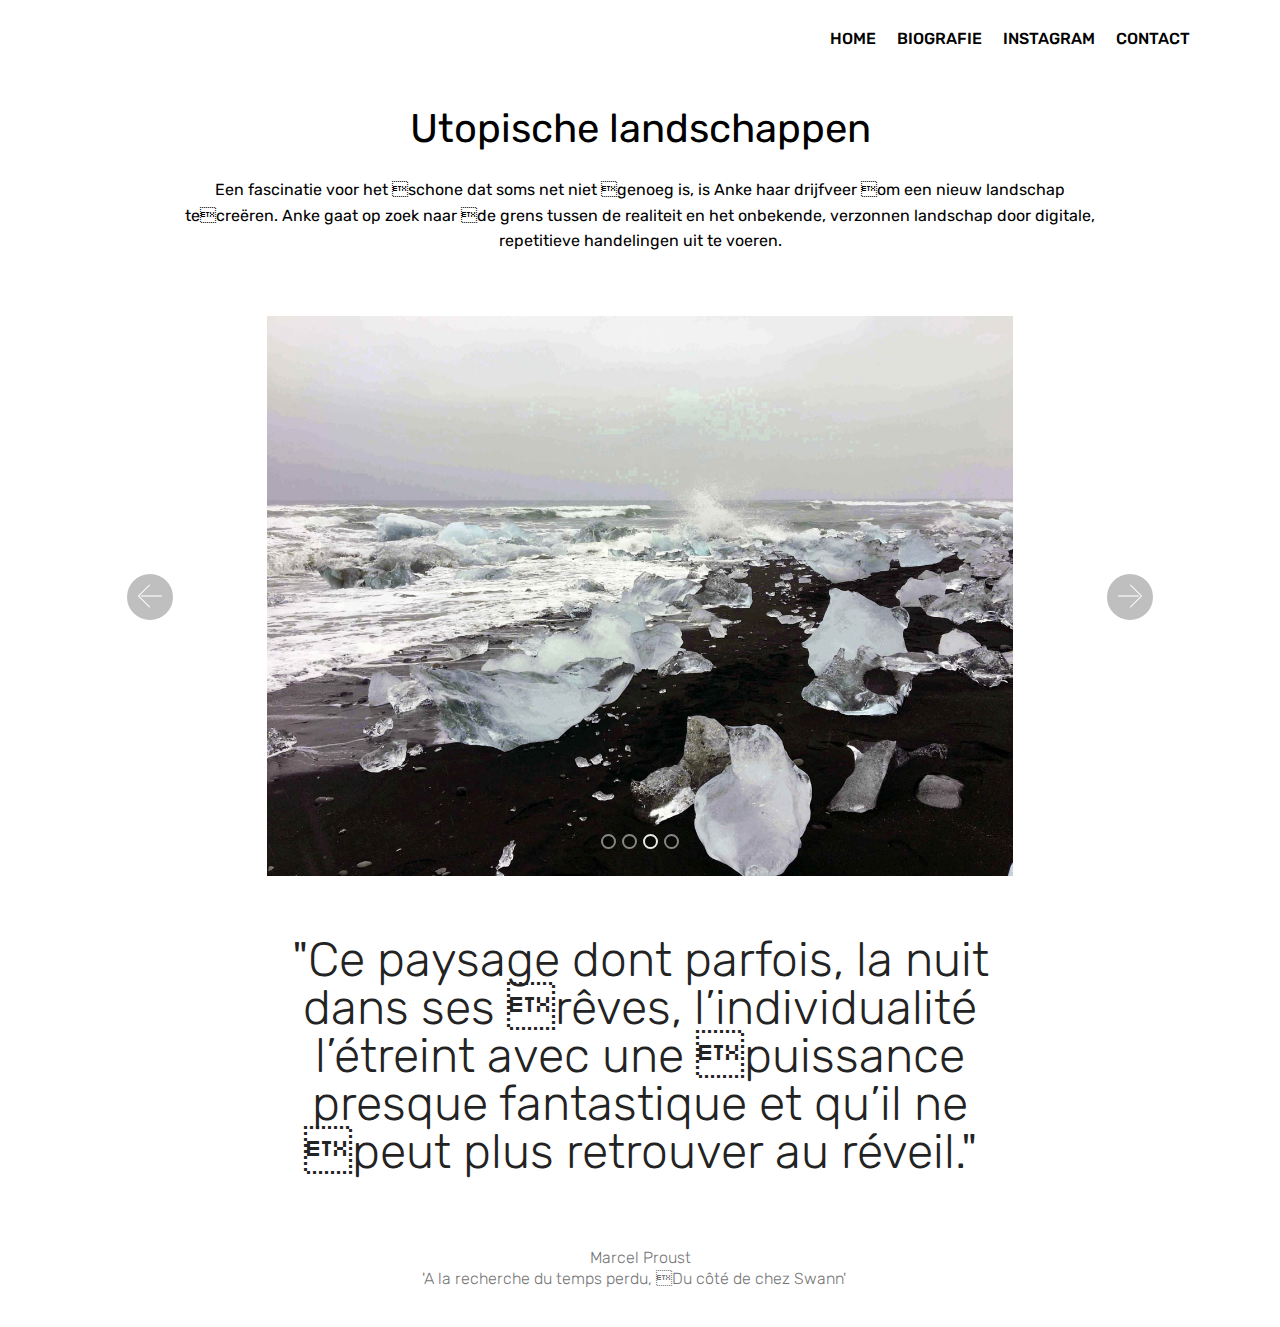
==== commit ccb82709: "create github pages" ====
--- a/page.html
+++ b/page.html
@@ -67,7 +67,7 @@
     </nav>
 </section>
 
-<section class="engine"><a href="https://mobirise.info">Mobirise</a></section><section class="header1 cid-r7dJaX3gUi" id="header1-b">
+<section class="engine"><a href="https://mobirise.info/d">free website maker</a></section><section class="header1 cid-r7dJaX3gUi" id="header1-b">
 
     
 
@@ -76,7 +76,7 @@
     <div class="container">
         <div class="row justify-content-md-center">
             <div class="mbr-white col-md-10">
-                <h1 class="mbr-section-title align-center mbr-bold pb-3 mbr-fonts-style display-1"><span style="font-weight: normal;">Utopische landschappen</span></h1>
+                <h1 class="mbr-section-title align-center mbr-bold pb-3 mbr-fonts-style display-5"><span style="font-weight: normal;">Utopische landschappen</span></h1>
                 
                 <p class="mbr-text align-center pb-3 mbr-fonts-style display-7">Een fascinatie voor het schone dat soms net niet genoeg is, is Anke haar drijfveer om een nieuw landschap tecreëren. 
 
@@ -110,7 +110,7 @@
         <div class="media-container-row">
             <div class="title col-12 col-md-8">
                 <h2 class="align-center pb-3 mbr-fonts-style display-2">"Ce paysage dont parfois, la nuit dans ses rêves, l’individualité l’étreint avec une puissance presque fantastique et qu’il ne peut plus retrouver au réveil."<br><br></h2>
-                <h3 class="mbr-section-subtitle align-center mbr-light mbr-fonts-style display-5">Marcel Proust<br> 'A la recherche du temps perdu, Du côté de chez Swann' &nbsp;&nbsp;</h3>
+                <h3 class="mbr-section-subtitle align-center mbr-light mbr-fonts-style display-4">Marcel Proust<br> 'A la recherche du temps perdu, Du côté de chez Swann' &nbsp;&nbsp;</h3>
                 
             </div>
         </div>
--- a/assets/mobirise/css/mbr-additional.css
+++ b/assets/mobirise/css/mbr-additional.css
@@ -22,10 +22,10 @@
 }
 .display-1 {
   font-family: 'Raleway', sans-serif;
-  font-size: 3.2rem;
+  font-size: 6rem;
 }
 .display-1 > .mbr-iconfont {
-  font-size: 5.12rem;
+  font-size: 9.6rem;
 }
 .display-2 {
   font-family: 'Rubik', sans-serif;
@@ -43,10 +43,10 @@
 }
 .display-5 {
   font-family: 'Rubik', sans-serif;
-  font-size: 1.5rem;
+  font-size: 2.5rem;
 }
 .display-5 > .mbr-iconfont {
-  font-size: 2.4rem;
+  font-size: 4rem;
 }
 .display-7 {
   font-family: 'Rubik', sans-serif;
@@ -62,9 +62,9 @@
 /* 0.65 - min scale variable, may vary */
 @media (max-width: 768px) {
   .display-1 {
-    font-size: 2.56rem;
-    font-size: calc( 1.77rem + (3.2 - 1.77) * ((100vw - 20rem) / (48 - 20)));
-    line-height: calc( 1.4 * (1.77rem + (3.2 - 1.77) * ((100vw - 20rem) / (48 - 20))));
+    font-size: 4.8rem;
+    font-size: calc( 2.75rem + (6 - 2.75) * ((100vw - 20rem) / (48 - 20)));
+    line-height: calc( 1.4 * (2.75rem + (6 - 2.75) * ((100vw - 20rem) / (48 - 20))));
   }
   .display-2 {
     font-size: 2.4rem;
@@ -77,9 +77,9 @@
     line-height: calc( 1.4 * (1rem + (1 - 1) * ((100vw - 20rem) / (48 - 20))));
   }
   .display-5 {
-    font-size: 1.2rem;
-    font-size: calc( 1.175rem + (1.5 - 1.175) * ((100vw - 20rem) / (48 - 20)));
-    line-height: calc( 1.4 * (1.175rem + (1.5 - 1.175) * ((100vw - 20rem) / (48 - 20))));
+    font-size: 2rem;
+    font-size: calc( 1.525rem + (2.5 - 1.525) * ((100vw - 20rem) / (48 - 20)));
+    line-height: calc( 1.4 * (1.525rem + (2.5 - 1.525) * ((100vw - 20rem) / (48 - 20))));
   }
 }
 /* Buttons */
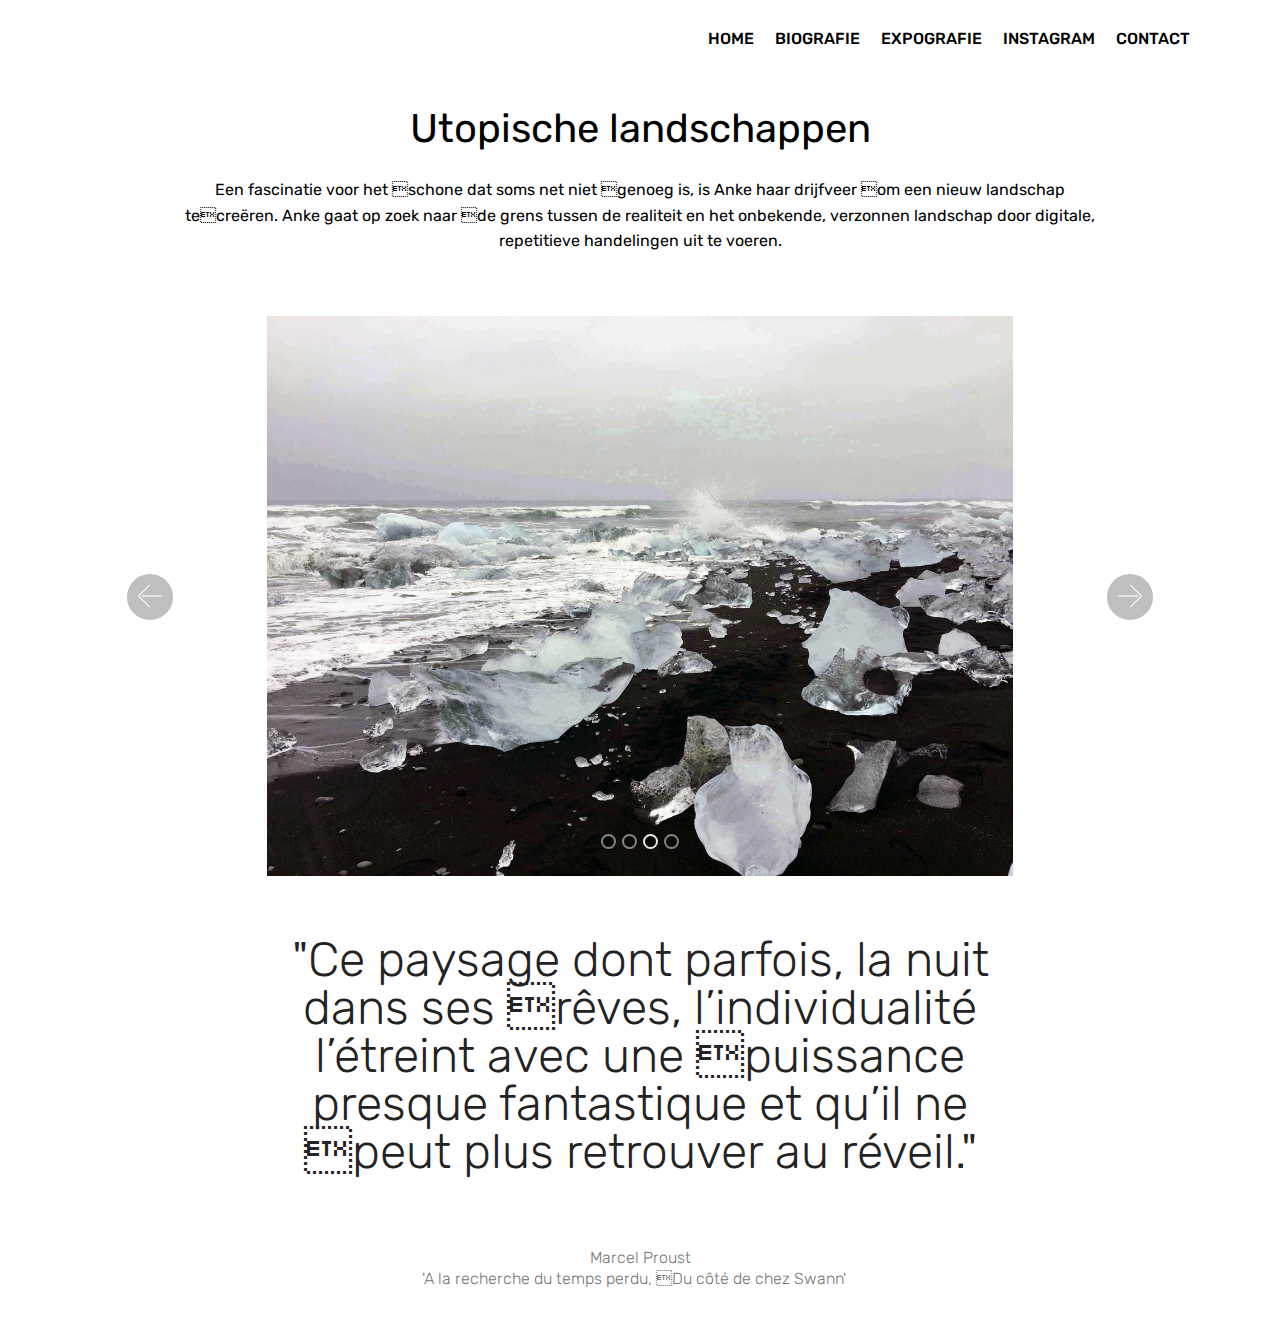
==== commit 318d03c5: "create github pages" ====
--- a/page.html
+++ b/page.html
@@ -61,13 +61,13 @@
                     <a class="nav-link link text-black display-4" href="index.html">HOME</a>
                 </li><li class="nav-item">
                     <a class="nav-link link text-black display-4" href="page3.html">BIOGRAFIE</a>
-                </li><li class="nav-item"><a class="nav-link link text-black display-4" href="page5.html">INSTAGRAM</a></li><li class="nav-item"><a class="nav-link link text-black display-4" href="page4.html">CONTACT</a></li></ul>
+                </li><li class="nav-item"><a class="nav-link link text-black display-4" href="page8.html">EXPOGRAFIE</a></li><li class="nav-item"><a class="nav-link link text-black display-4" href="page5.html">INSTAGRAM</a></li><li class="nav-item"><a class="nav-link link text-black display-4" href="page4.html">CONTACT</a></li></ul>
             
         </div>
     </nav>
 </section>
 
-<section class="engine"><a href="https://mobirise.info/d">free website maker</a></section><section class="header1 cid-r7dJaX3gUi" id="header1-b">
+<section class="engine"><a href="https://mobirise.info/w">free html5 templates</a></section><section class="header1 cid-r7dJaX3gUi" id="header1-b">
 
     
 
--- a/assets/mobirise/css/mbr-additional.css
+++ b/assets/mobirise/css/mbr-additional.css
@@ -2895,68 +2895,6 @@
     font-size: 40px !important;
   }
 }
-.cid-r8wfuVxZlB {
-  padding-top: 0px;
-  padding-bottom: 45px;
-  background-color: #ffffff;
-}
-.cid-r8wfuVxZlB .mbr-slider .carousel-control {
-  background: #1b1b1b;
-}
-.cid-r8wfuVxZlB .mbr-slider .carousel-control-prev {
-  left: 0;
-  margin-left: 2.5rem;
-}
-.cid-r8wfuVxZlB .mbr-slider .carousel-control-next {
-  right: 0;
-  margin-right: 2.5rem;
-}
-.cid-r8wfuVxZlB .mbr-slider .modal-body .close {
-  background: #1b1b1b;
-}
-.cid-r8wfuVxZlB .mbr-gallery-item > div::before {
-  content: '';
-  position: absolute;
-  left: 0;
-  top: 0;
-  width: 100%;
-  height: 100%;
-  background: #554346;
-  opacity: 0;
-  -webkit-transition: 0.2s opacity ease-in-out;
-  transition: 0.2s opacity ease-in-out;
-  background: linear-gradient(to left, #554346, #45505b) !important;
-}
-.cid-r8wfuVxZlB .mbr-gallery-item > div:hover .mbr-gallery-title::before {
-  background: transparent !important;
-}
-.cid-r8wfuVxZlB .mbr-gallery-item > div:hover:before {
-  opacity: 0.6 !important;
-}
-.cid-r8wfuVxZlB .mbr-gallery-title {
-  font-size: .9em;
-  position: absolute;
-  display: block;
-  width: 100%;
-  bottom: 0;
-  padding: 1rem;
-  color: #fff;
-  z-index: 2;
-}
-.cid-r8wfuVxZlB .mbr-gallery-title:before {
-  content: " ";
-  width: 100%;
-  height: 100%;
-  top: 0;
-  left: 0;
-  z-index: -1;
-  position: absolute;
-  background: #554346 !important;
-  opacity: 0.6;
-  -webkit-transition: 0.2s background ease-in-out;
-  transition: 0.2s background ease-in-out;
-  background: linear-gradient(to left, #554346, #45505b) !important;
-}
 .cid-r7dL0N2SV4 .navbar {
   padding: .5rem 0;
   background: #ffffff;
@@ -3352,7 +3290,7 @@
 }
 .cid-r7dL0N2SV4 .nav-link:hover,
 .cid-r7dL0N2SV4 .dropdown-item:hover {
-  color: #c1c1c1 !important;
+  color: #000000 !important;
 }
 .cid-r7dOeHgq0d {
   padding-top: 90px;
@@ -3786,12 +3724,12 @@
 }
 .cid-r8Eh6i9kH9 .navbar {
   padding: .5rem 0;
-  background: #efefef;
+  background: #ffffff;
   transition: none;
   min-height: 77px;
 }
 .cid-r8Eh6i9kH9 .navbar-dropdown.bg-color.transparent.opened {
-  background: #efefef;
+  background: #ffffff;
 }
 .cid-r8Eh6i9kH9 a {
   font-style: normal;
@@ -3879,7 +3817,7 @@
   padding-bottom: 0;
 }
 .cid-r8Eh6i9kH9 .dropdown .dropdown-menu {
-  background: #efefef;
+  background: #ffffff;
   display: none;
   position: absolute;
   min-width: 5rem;
@@ -4181,118 +4119,937 @@
 .cid-r8Eh6i9kH9 .dropdown-item:hover {
   color: #000000 !important;
 }
-.cid-r8EgqsCThU {
+.cid-rl48E7qn6m {
+  padding-top: 15px;
+  padding-bottom: 0px;
+  background-color: #ffffff;
+}
+.cid-rl48E7qn6m H2 {
+  color: #000000;
+}
+.cid-rl4dAWti2M {
   background: #ffffff;
-}
-.cid-r8EgqsCThU .image-block {
+  padding-top: 60px;
+  padding-bottom: 30px;
+}
+.cid-rl4dAWti2M .image-block {
   margin: auto;
-  width: 100% !important;
-}
-.cid-r8EgqsCThU .mbr-figure {
-  margin: 0 auto;
-}
-.cid-r8EgqsCThU figcaption {
+}
+.cid-rl4dAWti2M figcaption {
   position: relative;
 }
-.cid-r8EgqsCThU figcaption div {
+.cid-rl4dAWti2M figcaption div {
   position: absolute;
   bottom: 0;
   width: 100%;
 }
 @media (max-width: 768px) {
-  .cid-r8EgqsCThU .image-block {
+  .cid-rl4dAWti2M .image-block {
     width: 100% !important;
   }
 }
-.cid-r8Egs2AEQv {
+.cid-rl4dBDgmUv {
   background: #ffffff;
-}
-.cid-r8Egs2AEQv .image-block {
+  padding-top: 0px;
+  padding-bottom: 30px;
+}
+.cid-rl4dBDgmUv .image-block {
   margin: auto;
-  width: 100% !important;
-}
-.cid-r8Egs2AEQv .mbr-figure {
-  margin: 0 auto;
-}
-.cid-r8Egs2AEQv figcaption {
+}
+.cid-rl4dBDgmUv figcaption {
   position: relative;
 }
-.cid-r8Egs2AEQv figcaption div {
+.cid-rl4dBDgmUv figcaption div {
   position: absolute;
   bottom: 0;
   width: 100%;
 }
 @media (max-width: 768px) {
-  .cid-r8Egs2AEQv .image-block {
+  .cid-rl4dBDgmUv .image-block {
     width: 100% !important;
   }
 }
-.cid-r8EgsydfIi {
+.cid-rl4dC1zdV5 {
   background: #ffffff;
-}
-.cid-r8EgsydfIi .image-block {
+  padding-top: 0px;
+  padding-bottom: 30px;
+}
+.cid-rl4dC1zdV5 .image-block {
   margin: auto;
-  width: 100% !important;
-}
-.cid-r8EgsydfIi .mbr-figure {
-  margin: 0 auto;
-}
-.cid-r8EgsydfIi figcaption {
+}
+.cid-rl4dC1zdV5 figcaption {
   position: relative;
 }
-.cid-r8EgsydfIi figcaption div {
+.cid-rl4dC1zdV5 figcaption div {
   position: absolute;
   bottom: 0;
   width: 100%;
 }
 @media (max-width: 768px) {
-  .cid-r8EgsydfIi .image-block {
+  .cid-rl4dC1zdV5 .image-block {
     width: 100% !important;
   }
 }
-.cid-r8EgtfVYLn {
+.cid-rl4dBi8Qde {
   background: #ffffff;
-}
-.cid-r8EgtfVYLn .image-block {
+  padding-top: 0px;
+  padding-bottom: 30px;
+}
+.cid-rl4dBi8Qde .image-block {
   margin: auto;
-  width: 100% !important;
-}
-.cid-r8EgtfVYLn .mbr-figure {
-  margin: 0 auto;
-}
-.cid-r8EgtfVYLn figcaption {
+}
+.cid-rl4dBi8Qde figcaption {
   position: relative;
 }
-.cid-r8EgtfVYLn figcaption div {
+.cid-rl4dBi8Qde figcaption div {
   position: absolute;
   bottom: 0;
   width: 100%;
 }
 @media (max-width: 768px) {
-  .cid-r8EgtfVYLn .image-block {
+  .cid-rl4dBi8Qde .image-block {
     width: 100% !important;
   }
 }
-.cid-r8EgrGbBUE {
+.cid-r7dL0N2SV4 .navbar {
+  padding: .5rem 0;
   background: #ffffff;
-}
-.cid-r8EgrGbBUE .image-block {
-  margin: auto;
-  width: 100% !important;
-}
-.cid-r8EgrGbBUE .mbr-figure {
-  margin: 0 auto;
-}
-.cid-r8EgrGbBUE figcaption {
+  transition: none;
+  min-height: 77px;
+}
+.cid-r7dL0N2SV4 .navbar-dropdown.bg-color.transparent.opened {
+  background: #ffffff;
+}
+.cid-r7dL0N2SV4 a {
+  font-style: normal;
+}
+.cid-r7dL0N2SV4 .nav-item span {
+  padding-right: 0.4em;
+  line-height: 0.5em;
+  vertical-align: text-bottom;
   position: relative;
-}
-.cid-r8EgrGbBUE figcaption div {
+  text-decoration: none;
+}
+.cid-r7dL0N2SV4 .nav-item a {
+  display: -webkit-flex;
+  align-items: center;
+  justify-content: center;
+  padding: 0.7rem 0 !important;
+  margin: 0rem .65rem !important;
+  -webkit-align-items: center;
+  -webkit-justify-content: center;
+}
+.cid-r7dL0N2SV4 .nav-item:focus,
+.cid-r7dL0N2SV4 .nav-link:focus {
+  outline: none;
+}
+.cid-r7dL0N2SV4 .btn {
+  padding: 0.4rem 1.5rem;
+  display: -webkit-inline-flex;
+  align-items: center;
+  -webkit-align-items: center;
+}
+.cid-r7dL0N2SV4 .btn .mbr-iconfont {
+  font-size: 1.6rem;
+}
+.cid-r7dL0N2SV4 .menu-logo {
+  margin-right: auto;
+}
+.cid-r7dL0N2SV4 .menu-logo .navbar-brand {
+  display: -webkit-flex;
+  margin-left: 5rem;
+  padding: 0;
+  transition: padding .2s;
+  min-height: 3.8rem;
+  align-items: center;
+  -webkit-align-items: center;
+}
+.cid-r7dL0N2SV4 .menu-logo .navbar-brand .navbar-caption-wrap {
+  display: -webkit-flex;
+  -webkit-align-items: center;
+  align-items: center;
+  word-break: break-word;
+  min-width: 7rem;
+  margin: .3rem 0;
+}
+.cid-r7dL0N2SV4 .menu-logo .navbar-brand .navbar-caption-wrap .navbar-caption {
+  line-height: 1.2rem !important;
+  padding-right: 2rem;
+}
+.cid-r7dL0N2SV4 .menu-logo .navbar-brand .navbar-logo {
+  font-size: 4rem;
+  transition: font-size 0.25s;
+}
+.cid-r7dL0N2SV4 .menu-logo .navbar-brand .navbar-logo img {
+  display: -webkit-flex;
+}
+.cid-r7dL0N2SV4 .menu-logo .navbar-brand .navbar-logo .mbr-iconfont {
+  transition: font-size 0.25s;
+}
+.cid-r7dL0N2SV4 .navbar-toggleable-sm .navbar-collapse {
+  justify-content: flex-end;
+  -webkit-justify-content: flex-end;
+  padding-right: 5rem;
+  width: auto;
+}
+.cid-r7dL0N2SV4 .navbar-toggleable-sm .navbar-collapse .navbar-nav {
+  flex-wrap: wrap;
+  -webkit-flex-wrap: wrap;
+  padding-left: 0;
+}
+.cid-r7dL0N2SV4 .navbar-toggleable-sm .navbar-collapse .navbar-nav .nav-item {
+  -webkit-align-self: center;
+  align-self: center;
+}
+.cid-r7dL0N2SV4 .navbar-toggleable-sm .navbar-collapse .navbar-buttons {
+  padding-left: 0;
+  padding-bottom: 0;
+}
+.cid-r7dL0N2SV4 .dropdown .dropdown-menu {
+  background: #ffffff;
+  display: none;
   position: absolute;
+  min-width: 5rem;
+  padding-top: 1.4rem;
+  padding-bottom: 1.4rem;
+  text-align: left;
+}
+.cid-r7dL0N2SV4 .dropdown .dropdown-menu .dropdown-item {
+  width: auto;
+  padding: 0.235em 1.5385em 0.235em 1.5385em !important;
+}
+.cid-r7dL0N2SV4 .dropdown .dropdown-menu .dropdown-item::after {
+  right: 0.5rem;
+}
+.cid-r7dL0N2SV4 .dropdown .dropdown-menu .dropdown-submenu {
+  margin: 0;
+}
+.cid-r7dL0N2SV4 .dropdown.open > .dropdown-menu {
+  display: block;
+}
+.cid-r7dL0N2SV4 .navbar-toggleable-sm.opened:after {
+  position: absolute;
+  width: 100vw;
+  height: 100vh;
+  content: '';
+  background-color: rgba(0, 0, 0, 0.1);
+  left: 0;
   bottom: 0;
+  transform: translateY(100%);
+  -webkit-transform: translateY(100%);
+  z-index: 1000;
+}
+.cid-r7dL0N2SV4 .navbar.navbar-short {
+  min-height: 60px;
+  transition: all .2s;
+}
+.cid-r7dL0N2SV4 .navbar.navbar-short .navbar-toggler-right {
+  top: 20px;
+}
+.cid-r7dL0N2SV4 .navbar.navbar-short .navbar-logo a {
+  font-size: 2.5rem !important;
+  line-height: 2.5rem;
+  transition: font-size 0.25s;
+}
+.cid-r7dL0N2SV4 .navbar.navbar-short .navbar-logo a .mbr-iconfont {
+  font-size: 2.5rem !important;
+}
+.cid-r7dL0N2SV4 .navbar.navbar-short .navbar-logo a img {
+  height: 3rem !important;
+}
+.cid-r7dL0N2SV4 .navbar.navbar-short .navbar-brand {
+  min-height: 3rem;
+}
+.cid-r7dL0N2SV4 button.navbar-toggler {
+  width: 31px;
+  height: 18px;
+  cursor: pointer;
+  transition: all .2s;
+  top: 1.5rem;
+  right: 1rem;
+}
+.cid-r7dL0N2SV4 button.navbar-toggler:focus {
+  outline: none;
+}
+.cid-r7dL0N2SV4 button.navbar-toggler .hamburger span {
+  position: absolute;
+  right: 0;
+  width: 30px;
+  height: 2px;
+  border-right: 5px;
+  background-color: #ffffff;
+}
+.cid-r7dL0N2SV4 button.navbar-toggler .hamburger span:nth-child(1) {
+  top: 0;
+  transition: all .2s;
+}
+.cid-r7dL0N2SV4 button.navbar-toggler .hamburger span:nth-child(2) {
+  top: 8px;
+  transition: all .15s;
+}
+.cid-r7dL0N2SV4 button.navbar-toggler .hamburger span:nth-child(3) {
+  top: 8px;
+  transition: all .15s;
+}
+.cid-r7dL0N2SV4 button.navbar-toggler .hamburger span:nth-child(4) {
+  top: 16px;
+  transition: all .2s;
+}
+.cid-r7dL0N2SV4 nav.opened .hamburger span:nth-child(1) {
+  top: 8px;
+  width: 0;
+  opacity: 0;
+  right: 50%;
+  transition: all .2s;
+}
+.cid-r7dL0N2SV4 nav.opened .hamburger span:nth-child(2) {
+  -webkit-transform: rotate(45deg);
+  transform: rotate(45deg);
+  transition: all .25s;
+}
+.cid-r7dL0N2SV4 nav.opened .hamburger span:nth-child(3) {
+  -webkit-transform: rotate(-45deg);
+  transform: rotate(-45deg);
+  transition: all .25s;
+}
+.cid-r7dL0N2SV4 nav.opened .hamburger span:nth-child(4) {
+  top: 8px;
+  width: 0;
+  opacity: 0;
+  right: 50%;
+  transition: all .2s;
+}
+.cid-r7dL0N2SV4 .collapsed.navbar-expand {
+  flex-direction: column;
+  -webkit-flex-direction: column;
+}
+.cid-r7dL0N2SV4 .collapsed .btn {
+  display: -webkit-flex;
+}
+.cid-r7dL0N2SV4 .collapsed .navbar-collapse {
+  display: none !important;
+  padding-right: 0 !important;
+}
+.cid-r7dL0N2SV4 .collapsed .navbar-collapse.collapsing,
+.cid-r7dL0N2SV4 .collapsed .navbar-collapse.show {
+  display: block !important;
+}
+.cid-r7dL0N2SV4 .collapsed .navbar-collapse.collapsing .navbar-nav,
+.cid-r7dL0N2SV4 .collapsed .navbar-collapse.show .navbar-nav {
+  display: block;
+  text-align: center;
+}
+.cid-r7dL0N2SV4 .collapsed .navbar-collapse.collapsing .navbar-nav .nav-item,
+.cid-r7dL0N2SV4 .collapsed .navbar-collapse.show .navbar-nav .nav-item {
+  clear: both;
+}
+.cid-r7dL0N2SV4 .collapsed .navbar-collapse.collapsing .navbar-nav .nav-item:last-child,
+.cid-r7dL0N2SV4 .collapsed .navbar-collapse.show .navbar-nav .nav-item:last-child {
+  margin-bottom: 1rem;
+}
+.cid-r7dL0N2SV4 .collapsed .navbar-collapse.collapsing .navbar-buttons,
+.cid-r7dL0N2SV4 .collapsed .navbar-collapse.show .navbar-buttons {
+  text-align: center;
+}
+.cid-r7dL0N2SV4 .collapsed .navbar-collapse.collapsing .navbar-buttons:last-child,
+.cid-r7dL0N2SV4 .collapsed .navbar-collapse.show .navbar-buttons:last-child {
+  margin-bottom: 1rem;
+}
+.cid-r7dL0N2SV4 .collapsed button.navbar-toggler {
+  display: block;
+}
+.cid-r7dL0N2SV4 .collapsed .navbar-brand {
+  margin-left: 1rem !important;
+}
+.cid-r7dL0N2SV4 .collapsed .navbar-toggleable-sm {
+  flex-direction: column;
+  -webkit-flex-direction: column;
+}
+.cid-r7dL0N2SV4 .collapsed .dropdown .dropdown-menu {
   width: 100%;
-}
-@media (max-width: 768px) {
-  .cid-r8EgrGbBUE .image-block {
-    width: 100% !important;
-  }
-}
+  text-align: center;
+  position: relative;
+  opacity: 0;
+  display: block;
+  height: 0;
+  visibility: hidden;
+  padding: 0;
+  transition-duration: .5s;
+  transition-property: opacity,padding,height;
+}
+.cid-r7dL0N2SV4 .collapsed .dropdown.open > .dropdown-menu {
+  position: relative;
+  opacity: 1;
+  height: auto;
+  padding: 1.4rem 0;
+  visibility: visible;
+}
+.cid-r7dL0N2SV4 .collapsed .dropdown .dropdown-submenu {
+  left: 0;
+  text-align: center;
+  width: 100%;
+}
+.cid-r7dL0N2SV4 .collapsed .dropdown .dropdown-toggle[data-toggle="dropdown-submenu"]::after {
+  margin-top: 0;
+  position: inherit;
+  right: 0;
+  top: 50%;
+  display: inline-block;
+  width: 0;
+  height: 0;
+  margin-left: .3em;
+  vertical-align: middle;
+  content: "";
+  border-top: .30em solid;
+  border-right: .30em solid transparent;
+  border-left: .30em solid transparent;
+}
+@media (max-width: 991px) {
+  .cid-r7dL0N2SV4 .navbar-expand {
+    flex-direction: column;
+    -webkit-flex-direction: column;
+  }
+  .cid-r7dL0N2SV4 img {
+    height: 3.8rem !important;
+  }
+  .cid-r7dL0N2SV4 .btn {
+    display: -webkit-flex;
+  }
+  .cid-r7dL0N2SV4 button.navbar-toggler {
+    display: block;
+  }
+  .cid-r7dL0N2SV4 .navbar-brand {
+    margin-left: 1rem !important;
+  }
+  .cid-r7dL0N2SV4 .navbar-toggleable-sm {
+    flex-direction: column;
+    -webkit-flex-direction: column;
+  }
+  .cid-r7dL0N2SV4 .navbar-collapse {
+    display: none !important;
+    padding-right: 0 !important;
+  }
+  .cid-r7dL0N2SV4 .navbar-collapse.collapsing,
+  .cid-r7dL0N2SV4 .navbar-collapse.show {
+    display: block !important;
+  }
+  .cid-r7dL0N2SV4 .navbar-collapse.collapsing .navbar-nav,
+  .cid-r7dL0N2SV4 .navbar-collapse.show .navbar-nav {
+    display: block;
+    text-align: center;
+  }
+  .cid-r7dL0N2SV4 .navbar-collapse.collapsing .navbar-nav .nav-item,
+  .cid-r7dL0N2SV4 .navbar-collapse.show .navbar-nav .nav-item {
+    clear: both;
+  }
+  .cid-r7dL0N2SV4 .navbar-collapse.collapsing .navbar-nav .nav-item:last-child,
+  .cid-r7dL0N2SV4 .navbar-collapse.show .navbar-nav .nav-item:last-child {
+    margin-bottom: 1rem;
+  }
+  .cid-r7dL0N2SV4 .navbar-collapse.collapsing .navbar-buttons,
+  .cid-r7dL0N2SV4 .navbar-collapse.show .navbar-buttons {
+    text-align: center;
+  }
+  .cid-r7dL0N2SV4 .navbar-collapse.collapsing .navbar-buttons:last-child,
+  .cid-r7dL0N2SV4 .navbar-collapse.show .navbar-buttons:last-child {
+    margin-bottom: 1rem;
+  }
+  .cid-r7dL0N2SV4 .dropdown .dropdown-menu {
+    width: 100%;
+    text-align: center;
+    position: relative;
+    opacity: 0;
+    display: block;
+    height: 0;
+    visibility: hidden;
+    padding: 0;
+    transition-duration: .5s;
+    transition-property: opacity,padding,height;
+  }
+  .cid-r7dL0N2SV4 .dropdown.open > .dropdown-menu {
+    position: relative;
+    opacity: 1;
+    height: auto;
+    padding: 1.4rem 0;
+    visibility: visible;
+  }
+  .cid-r7dL0N2SV4 .dropdown .dropdown-submenu {
+    left: 0;
+    text-align: center;
+    width: 100%;
+  }
+  .cid-r7dL0N2SV4 .dropdown .dropdown-toggle[data-toggle="dropdown-submenu"]::after {
+    margin-top: 0;
+    position: inherit;
+    right: 0;
+    top: 50%;
+    display: inline-block;
+    width: 0;
+    height: 0;
+    margin-left: .3em;
+    vertical-align: middle;
+    content: "";
+    border-top: .30em solid;
+    border-right: .30em solid transparent;
+    border-left: .30em solid transparent;
+  }
+}
+@media (min-width: 767px) {
+  .cid-r7dL0N2SV4 .menu-logo {
+    flex-shrink: 0;
+    -webkit-flex-shrink: 0;
+  }
+}
+.cid-r7dL0N2SV4 .navbar-collapse {
+  flex-basis: auto;
+  -webkit-flex-basis: auto;
+}
+.cid-r7dL0N2SV4 .nav-link:hover,
+.cid-r7dL0N2SV4 .dropdown-item:hover {
+  color: #000000 !important;
+}
+.cid-rl44SRog8J {
+  padding-top: 90px;
+  padding-bottom: 15px;
+  background-color: #ffffff;
+}
+.cid-rl44SRog8J .mbr-section-subtitle {
+  color: #767676;
+}
+.cid-rl4bo0eoYY {
+  padding-top: 30px;
+  padding-bottom: 30px;
+  background-color: #f9f9f9;
+}
+.cid-rl4bo0eoYY h4 {
+  font-weight: 500;
+  margin-bottom: 0;
+  text-align: left;
+}
+.cid-rl4bo0eoYY p {
+  color: #767676;
+  text-align: left;
+}
+.cid-rl4bo0eoYY .card-box {
+  padding-top: 2rem;
+}
+.cid-rl4bo0eoYY .card-wrapper {
+  height: 100%;
+}
+.cid-rl4aqeT0aC {
+  padding-top: 30px;
+  padding-bottom: 90px;
+  background-color: #f9f9f9;
+}
+.cid-rl4aqeT0aC h4 {
+  font-weight: 500;
+  margin-bottom: 0;
+  text-align: left;
+}
+.cid-rl4aqeT0aC p {
+  color: #767676;
+  text-align: left;
+}
+.cid-rl4aqeT0aC .card-box {
+  padding-top: 2rem;
+}
+.cid-rl4aqeT0aC .card-wrapper {
+  height: 100%;
+}
+.cid-r8wgXJpiSx .navbar {
+  padding: .5rem 0;
+  background: #ffffff;
+  transition: none;
+  min-height: 77px;
+}
+.cid-r8wgXJpiSx .navbar-dropdown.bg-color.transparent.opened {
+  background: #ffffff;
+}
+.cid-r8wgXJpiSx a {
+  font-style: normal;
+}
+.cid-r8wgXJpiSx .nav-item span {
+  padding-right: 0.4em;
+  line-height: 0.5em;
+  vertical-align: text-bottom;
+  position: relative;
+  text-decoration: none;
+}
+.cid-r8wgXJpiSx .nav-item a {
+  display: -webkit-flex;
+  align-items: center;
+  justify-content: center;
+  padding: 0.7rem 0 !important;
+  margin: 0rem .65rem !important;
+  -webkit-align-items: center;
+  -webkit-justify-content: center;
+}
+.cid-r8wgXJpiSx .nav-item:focus,
+.cid-r8wgXJpiSx .nav-link:focus {
+  outline: none;
+}
+.cid-r8wgXJpiSx .btn {
+  padding: 0.4rem 1.5rem;
+  display: -webkit-inline-flex;
+  align-items: center;
+  -webkit-align-items: center;
+}
+.cid-r8wgXJpiSx .btn .mbr-iconfont {
+  font-size: 1.6rem;
+}
+.cid-r8wgXJpiSx .menu-logo {
+  margin-right: auto;
+}
+.cid-r8wgXJpiSx .menu-logo .navbar-brand {
+  display: -webkit-flex;
+  margin-left: 5rem;
+  padding: 0;
+  transition: padding .2s;
+  min-height: 3.8rem;
+  align-items: center;
+  -webkit-align-items: center;
+}
+.cid-r8wgXJpiSx .menu-logo .navbar-brand .navbar-caption-wrap {
+  display: -webkit-flex;
+  -webkit-align-items: center;
+  align-items: center;
+  word-break: break-word;
+  min-width: 7rem;
+  margin: .3rem 0;
+}
+.cid-r8wgXJpiSx .menu-logo .navbar-brand .navbar-caption-wrap .navbar-caption {
+  line-height: 1.2rem !important;
+  padding-right: 2rem;
+}
+.cid-r8wgXJpiSx .menu-logo .navbar-brand .navbar-logo {
+  font-size: 4rem;
+  transition: font-size 0.25s;
+}
+.cid-r8wgXJpiSx .menu-logo .navbar-brand .navbar-logo img {
+  display: -webkit-flex;
+}
+.cid-r8wgXJpiSx .menu-logo .navbar-brand .navbar-logo .mbr-iconfont {
+  transition: font-size 0.25s;
+}
+.cid-r8wgXJpiSx .navbar-toggleable-sm .navbar-collapse {
+  justify-content: flex-end;
+  -webkit-justify-content: flex-end;
+  padding-right: 5rem;
+  width: auto;
+}
+.cid-r8wgXJpiSx .navbar-toggleable-sm .navbar-collapse .navbar-nav {
+  flex-wrap: wrap;
+  -webkit-flex-wrap: wrap;
+  padding-left: 0;
+}
+.cid-r8wgXJpiSx .navbar-toggleable-sm .navbar-collapse .navbar-nav .nav-item {
+  -webkit-align-self: center;
+  align-self: center;
+}
+.cid-r8wgXJpiSx .navbar-toggleable-sm .navbar-collapse .navbar-buttons {
+  padding-left: 0;
+  padding-bottom: 0;
+}
+.cid-r8wgXJpiSx .dropdown .dropdown-menu {
+  background: #ffffff;
+  display: none;
+  position: absolute;
+  min-width: 5rem;
+  padding-top: 1.4rem;
+  padding-bottom: 1.4rem;
+  text-align: left;
+}
+.cid-r8wgXJpiSx .dropdown .dropdown-menu .dropdown-item {
+  width: auto;
+  padding: 0.235em 1.5385em 0.235em 1.5385em !important;
+}
+.cid-r8wgXJpiSx .dropdown .dropdown-menu .dropdown-item::after {
+  right: 0.5rem;
+}
+.cid-r8wgXJpiSx .dropdown .dropdown-menu .dropdown-submenu {
+  margin: 0;
+}
+.cid-r8wgXJpiSx .dropdown.open > .dropdown-menu {
+  display: block;
+}
+.cid-r8wgXJpiSx .navbar-toggleable-sm.opened:after {
+  position: absolute;
+  width: 100vw;
+  height: 100vh;
+  content: '';
+  background-color: rgba(0, 0, 0, 0.1);
+  left: 0;
+  bottom: 0;
+  transform: translateY(100%);
+  -webkit-transform: translateY(100%);
+  z-index: 1000;
+}
+.cid-r8wgXJpiSx .navbar.navbar-short {
+  min-height: 60px;
+  transition: all .2s;
+}
+.cid-r8wgXJpiSx .navbar.navbar-short .navbar-toggler-right {
+  top: 20px;
+}
+.cid-r8wgXJpiSx .navbar.navbar-short .navbar-logo a {
+  font-size: 2.5rem !important;
+  line-height: 2.5rem;
+  transition: font-size 0.25s;
+}
+.cid-r8wgXJpiSx .navbar.navbar-short .navbar-logo a .mbr-iconfont {
+  font-size: 2.5rem !important;
+}
+.cid-r8wgXJpiSx .navbar.navbar-short .navbar-logo a img {
+  height: 3rem !important;
+}
+.cid-r8wgXJpiSx .navbar.navbar-short .navbar-brand {
+  min-height: 3rem;
+}
+.cid-r8wgXJpiSx button.navbar-toggler {
+  width: 31px;
+  height: 18px;
+  cursor: pointer;
+  transition: all .2s;
+  top: 1.5rem;
+  right: 1rem;
+}
+.cid-r8wgXJpiSx button.navbar-toggler:focus {
+  outline: none;
+}
+.cid-r8wgXJpiSx button.navbar-toggler .hamburger span {
+  position: absolute;
+  right: 0;
+  width: 30px;
+  height: 2px;
+  border-right: 5px;
+  background-color: #ffffff;
+}
+.cid-r8wgXJpiSx button.navbar-toggler .hamburger span:nth-child(1) {
+  top: 0;
+  transition: all .2s;
+}
+.cid-r8wgXJpiSx button.navbar-toggler .hamburger span:nth-child(2) {
+  top: 8px;
+  transition: all .15s;
+}
+.cid-r8wgXJpiSx button.navbar-toggler .hamburger span:nth-child(3) {
+  top: 8px;
+  transition: all .15s;
+}
+.cid-r8wgXJpiSx button.navbar-toggler .hamburger span:nth-child(4) {
+  top: 16px;
+  transition: all .2s;
+}
+.cid-r8wgXJpiSx nav.opened .hamburger span:nth-child(1) {
+  top: 8px;
+  width: 0;
+  opacity: 0;
+  right: 50%;
+  transition: all .2s;
+}
+.cid-r8wgXJpiSx nav.opened .hamburger span:nth-child(2) {
+  -webkit-transform: rotate(45deg);
+  transform: rotate(45deg);
+  transition: all .25s;
+}
+.cid-r8wgXJpiSx nav.opened .hamburger span:nth-child(3) {
+  -webkit-transform: rotate(-45deg);
+  transform: rotate(-45deg);
+  transition: all .25s;
+}
+.cid-r8wgXJpiSx nav.opened .hamburger span:nth-child(4) {
+  top: 8px;
+  width: 0;
+  opacity: 0;
+  right: 50%;
+  transition: all .2s;
+}
+.cid-r8wgXJpiSx .collapsed.navbar-expand {
+  flex-direction: column;
+  -webkit-flex-direction: column;
+}
+.cid-r8wgXJpiSx .collapsed .btn {
+  display: -webkit-flex;
+}
+.cid-r8wgXJpiSx .collapsed .navbar-collapse {
+  display: none !important;
+  padding-right: 0 !important;
+}
+.cid-r8wgXJpiSx .collapsed .navbar-collapse.collapsing,
+.cid-r8wgXJpiSx .collapsed .navbar-collapse.show {
+  display: block !important;
+}
+.cid-r8wgXJpiSx .collapsed .navbar-collapse.collapsing .navbar-nav,
+.cid-r8wgXJpiSx .collapsed .navbar-collapse.show .navbar-nav {
+  display: block;
+  text-align: center;
+}
+.cid-r8wgXJpiSx .collapsed .navbar-collapse.collapsing .navbar-nav .nav-item,
+.cid-r8wgXJpiSx .collapsed .navbar-collapse.show .navbar-nav .nav-item {
+  clear: both;
+}
+.cid-r8wgXJpiSx .collapsed .navbar-collapse.collapsing .navbar-nav .nav-item:last-child,
+.cid-r8wgXJpiSx .collapsed .navbar-collapse.show .navbar-nav .nav-item:last-child {
+  margin-bottom: 1rem;
+}
+.cid-r8wgXJpiSx .collapsed .navbar-collapse.collapsing .navbar-buttons,
+.cid-r8wgXJpiSx .collapsed .navbar-collapse.show .navbar-buttons {
+  text-align: center;
+}
+.cid-r8wgXJpiSx .collapsed .navbar-collapse.collapsing .navbar-buttons:last-child,
+.cid-r8wgXJpiSx .collapsed .navbar-collapse.show .navbar-buttons:last-child {
+  margin-bottom: 1rem;
+}
+.cid-r8wgXJpiSx .collapsed button.navbar-toggler {
+  display: block;
+}
+.cid-r8wgXJpiSx .collapsed .navbar-brand {
+  margin-left: 1rem !important;
+}
+.cid-r8wgXJpiSx .collapsed .navbar-toggleable-sm {
+  flex-direction: column;
+  -webkit-flex-direction: column;
+}
+.cid-r8wgXJpiSx .collapsed .dropdown .dropdown-menu {
+  width: 100%;
+  text-align: center;
+  position: relative;
+  opacity: 0;
+  display: block;
+  height: 0;
+  visibility: hidden;
+  padding: 0;
+  transition-duration: .5s;
+  transition-property: opacity,padding,height;
+}
+.cid-r8wgXJpiSx .collapsed .dropdown.open > .dropdown-menu {
+  position: relative;
+  opacity: 1;
+  height: auto;
+  padding: 1.4rem 0;
+  visibility: visible;
+}
+.cid-r8wgXJpiSx .collapsed .dropdown .dropdown-submenu {
+  left: 0;
+  text-align: center;
+  width: 100%;
+}
+.cid-r8wgXJpiSx .collapsed .dropdown .dropdown-toggle[data-toggle="dropdown-submenu"]::after {
+  margin-top: 0;
+  position: inherit;
+  right: 0;
+  top: 50%;
+  display: inline-block;
+  width: 0;
+  height: 0;
+  margin-left: .3em;
+  vertical-align: middle;
+  content: "";
+  border-top: .30em solid;
+  border-right: .30em solid transparent;
+  border-left: .30em solid transparent;
+}
+@media (max-width: 991px) {
+  .cid-r8wgXJpiSx .navbar-expand {
+    flex-direction: column;
+    -webkit-flex-direction: column;
+  }
+  .cid-r8wgXJpiSx img {
+    height: 3.8rem !important;
+  }
+  .cid-r8wgXJpiSx .btn {
+    display: -webkit-flex;
+  }
+  .cid-r8wgXJpiSx button.navbar-toggler {
+    display: block;
+  }
+  .cid-r8wgXJpiSx .navbar-brand {
+    margin-left: 1rem !important;
+  }
+  .cid-r8wgXJpiSx .navbar-toggleable-sm {
+    flex-direction: column;
+    -webkit-flex-direction: column;
+  }
+  .cid-r8wgXJpiSx .navbar-collapse {
+    display: none !important;
+    padding-right: 0 !important;
+  }
+  .cid-r8wgXJpiSx .navbar-collapse.collapsing,
+  .cid-r8wgXJpiSx .navbar-collapse.show {
+    display: block !important;
+  }
+  .cid-r8wgXJpiSx .navbar-collapse.collapsing .navbar-nav,
+  .cid-r8wgXJpiSx .navbar-collapse.show .navbar-nav {
+    display: block;
+    text-align: center;
+  }
+  .cid-r8wgXJpiSx .navbar-collapse.collapsing .navbar-nav .nav-item,
+  .cid-r8wgXJpiSx .navbar-collapse.show .navbar-nav .nav-item {
+    clear: both;
+  }
+  .cid-r8wgXJpiSx .navbar-collapse.collapsing .navbar-nav .nav-item:last-child,
+  .cid-r8wgXJpiSx .navbar-collapse.show .navbar-nav .nav-item:last-child {
+    margin-bottom: 1rem;
+  }
+  .cid-r8wgXJpiSx .navbar-collapse.collapsing .navbar-buttons,
+  .cid-r8wgXJpiSx .navbar-collapse.show .navbar-buttons {
+    text-align: center;
+  }
+  .cid-r8wgXJpiSx .navbar-collapse.collapsing .navbar-buttons:last-child,
+  .cid-r8wgXJpiSx .navbar-collapse.show .navbar-buttons:last-child {
+    margin-bottom: 1rem;
+  }
+  .cid-r8wgXJpiSx .dropdown .dropdown-menu {
+    width: 100%;
+    text-align: center;
+    position: relative;
+    opacity: 0;
+    display: block;
+    height: 0;
+    visibility: hidden;
+    padding: 0;
+    transition-duration: .5s;
+    transition-property: opacity,padding,height;
+  }
+  .cid-r8wgXJpiSx .dropdown.open > .dropdown-menu {
+    position: relative;
+    opacity: 1;
+    height: auto;
+    padding: 1.4rem 0;
+    visibility: visible;
+  }
+  .cid-r8wgXJpiSx .dropdown .dropdown-submenu {
+    left: 0;
+    text-align: center;
+    width: 100%;
+  }
+  .cid-r8wgXJpiSx .dropdown .dropdown-toggle[data-toggle="dropdown-submenu"]::after {
+    margin-top: 0;
+    position: inherit;
+    right: 0;
+    top: 50%;
+    display: inline-block;
+    width: 0;
+    height: 0;
+    margin-left: .3em;
+    vertical-align: middle;
+    content: "";
+    border-top: .30em solid;
+    border-right: .30em solid transparent;
+    border-left: .30em solid transparent;
+  }
+}
+@media (min-width: 767px) {
+  .cid-r8wgXJpiSx .menu-logo {
+    flex-shrink: 0;
+    -webkit-flex-shrink: 0;
+  }
+}
+.cid-r8wgXJpiSx .navbar-collapse {
+  flex-basis: auto;
+  -webkit-flex-basis: auto;
+}
+.cid-r8wgXJpiSx .nav-link:hover,
+.cid-r8wgXJpiSx .dropdown-item:hover {
+  color: #000000 !important;
+}
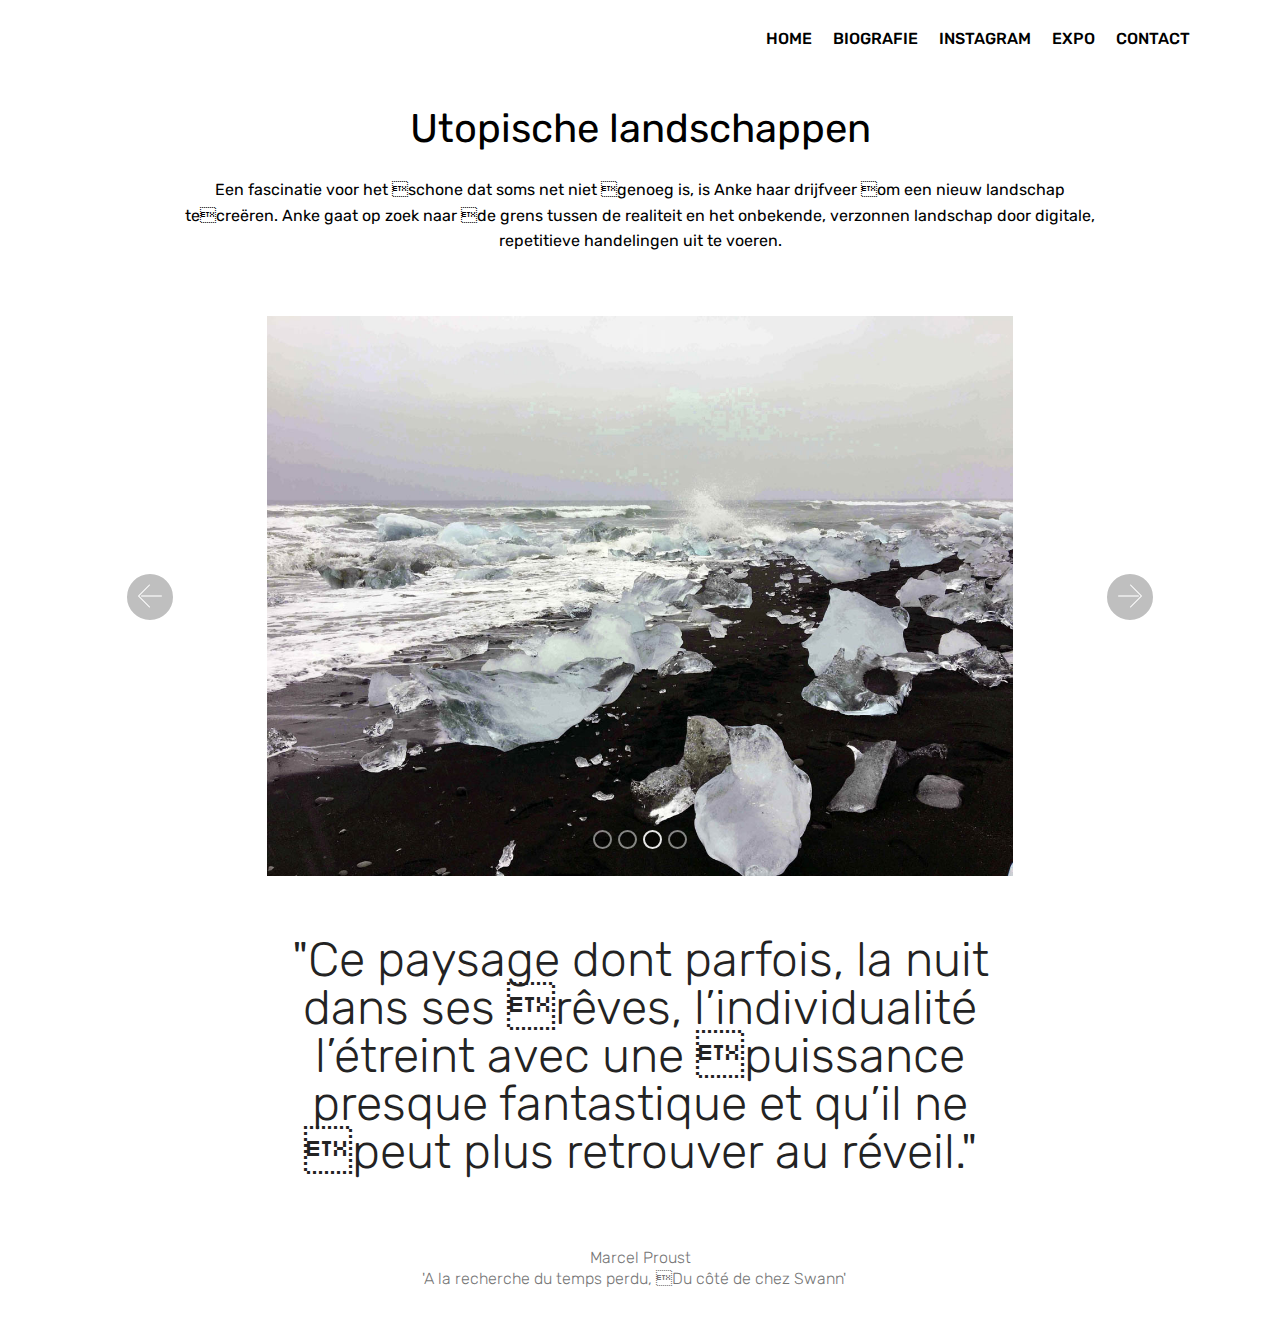
==== commit b684d7a7: "create github pages" ====
--- a/page.html
+++ b/page.html
@@ -1,13 +1,14 @@
 <!DOCTYPE html>
-<html >
+<html  >
 <head>
-  <!-- Site made with Mobirise Website Builder v4.8.4, https://mobirise.com -->
+  <!-- Site made with Mobirise Website Builder v4.9.7, https://mobirise.com -->
   <meta charset="UTF-8">
   <meta http-equiv="X-UA-Compatible" content="IE=edge">
-  <meta name="generator" content="Mobirise v4.8.4, mobirise.com">
+  <meta name="generator" content="Mobirise v4.9.7, mobirise.com">
   <meta name="viewport" content="width=device-width, initial-scale=1, minimum-scale=1">
   <link rel="shortcut icon" href="assets/images/logo2.png" type="image/x-icon">
   <meta name="description" content="pixel foto's">
+  
   <title>utopische landschappen</title>
   <link rel="stylesheet" href="assets/web/assets/mobirise-icons/mobirise-icons.css">
   <link rel="stylesheet" href="assets/tether/tether.min.css">
@@ -22,21 +23,6 @@
   
 </head>
 <body>
-
-<!-- Google Analytics -->
-<!-- Global site tag (gtag.js) - Google Analytics -->
-<script async src="https://www.googletagmanager.com/gtag/js?id=UA-126751980-1"></script>
-<script>
-  window.dataLayer = window.dataLayer || [];
-  function gtag(){dataLayer.push(arguments);}
-  gtag('js', new Date());
-
-  gtag('config', 'UA-126751980-1');
-</script>
-
-<!-- /Google Analytics -->
-
-
   <section class="menu cid-r8wgUMLGff" once="menu" id="menu1-n">
 
     
@@ -61,13 +47,13 @@
                     <a class="nav-link link text-black display-4" href="index.html">HOME</a>
                 </li><li class="nav-item">
                     <a class="nav-link link text-black display-4" href="page3.html">BIOGRAFIE</a>
-                </li><li class="nav-item"><a class="nav-link link text-black display-4" href="page8.html">EXPOGRAFIE</a></li><li class="nav-item"><a class="nav-link link text-black display-4" href="page5.html">INSTAGRAM</a></li><li class="nav-item"><a class="nav-link link text-black display-4" href="page4.html">CONTACT</a></li></ul>
+                </li><li class="nav-item"><a class="nav-link link text-black display-4" href="page5.html">INSTAGRAM</a></li><li class="nav-item"><a class="nav-link link text-black display-4" href="page7.html">EXPO</a></li><li class="nav-item"><a class="nav-link link text-black display-4" href="page4.html">CONTACT</a></li></ul>
             
         </div>
     </nav>
 </section>
 
-<section class="engine"><a href="https://mobirise.info/w">free html5 templates</a></section><section class="header1 cid-r7dJaX3gUi" id="header1-b">
+<section class="engine"><a href="https://mobirise.info/e">how to make your own website</a></section><section class="header1 cid-r7dJaX3gUi" id="header1-b">
 
     
 
